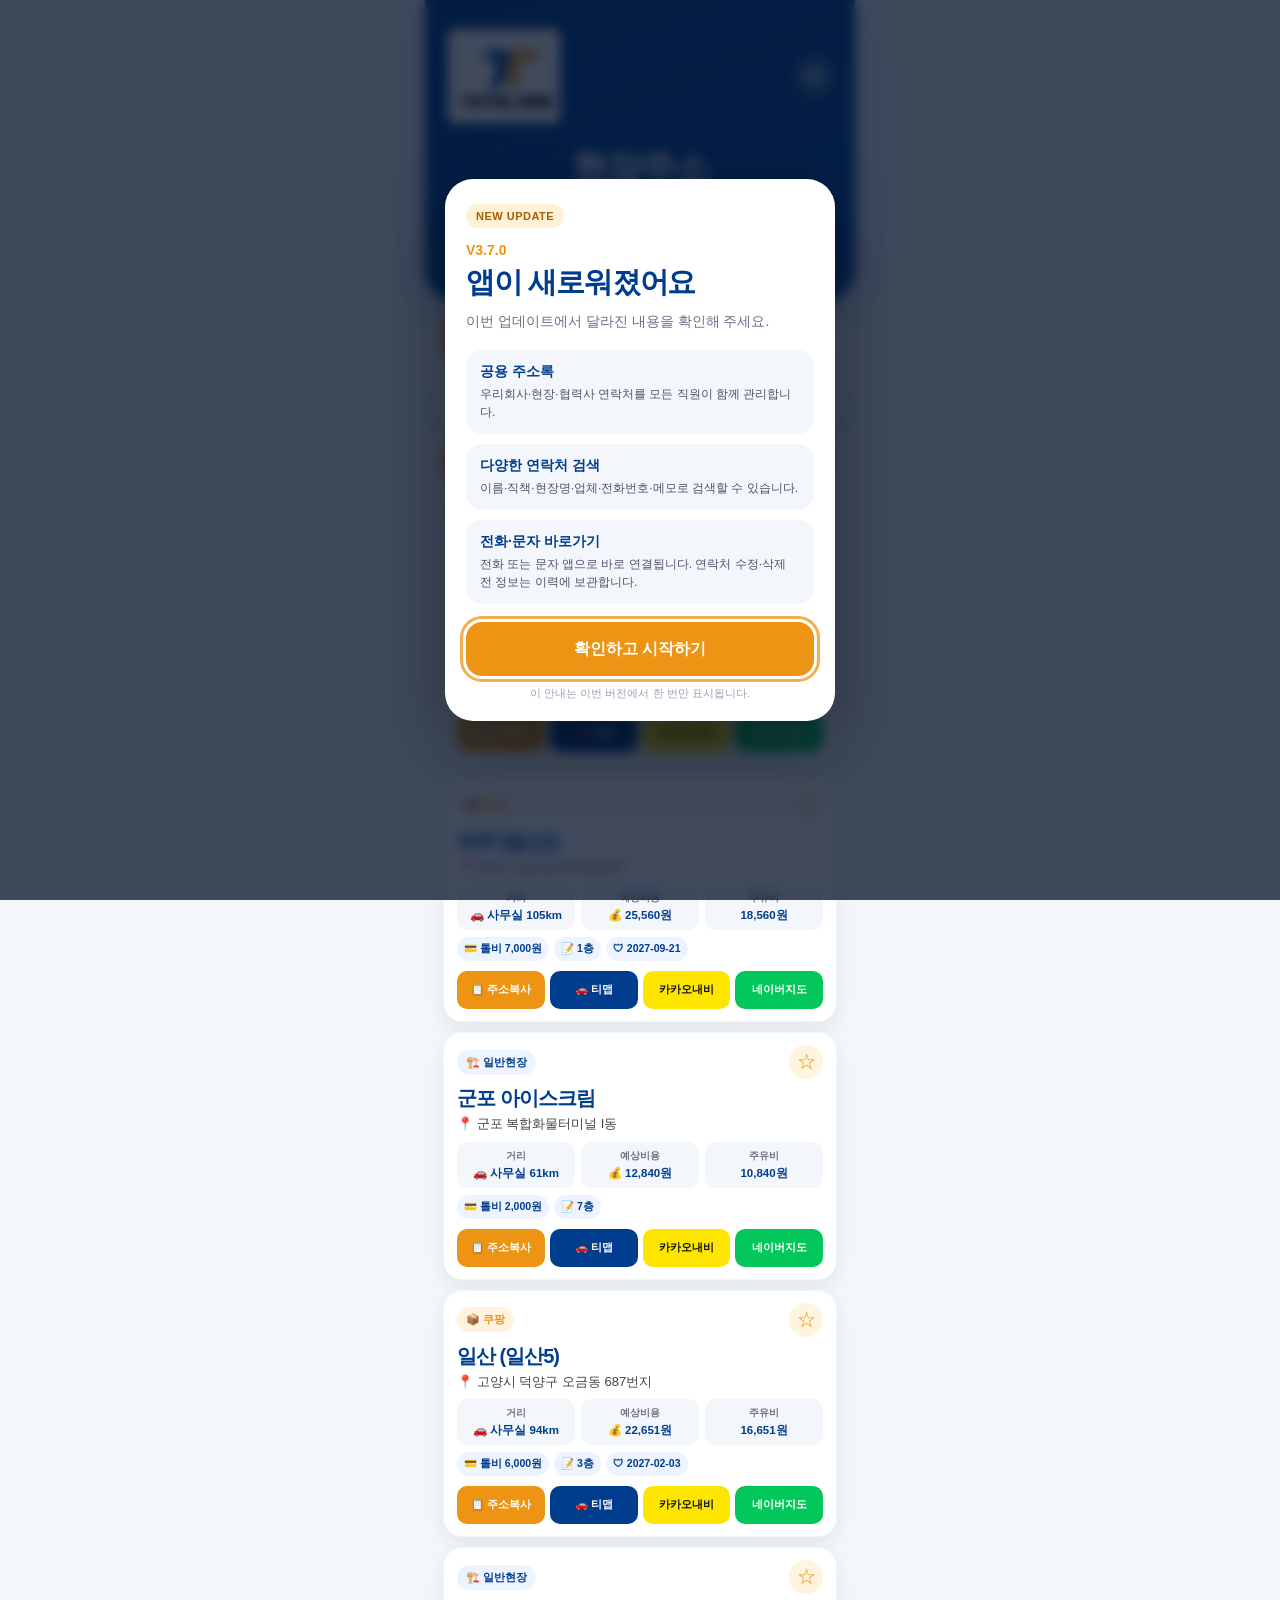
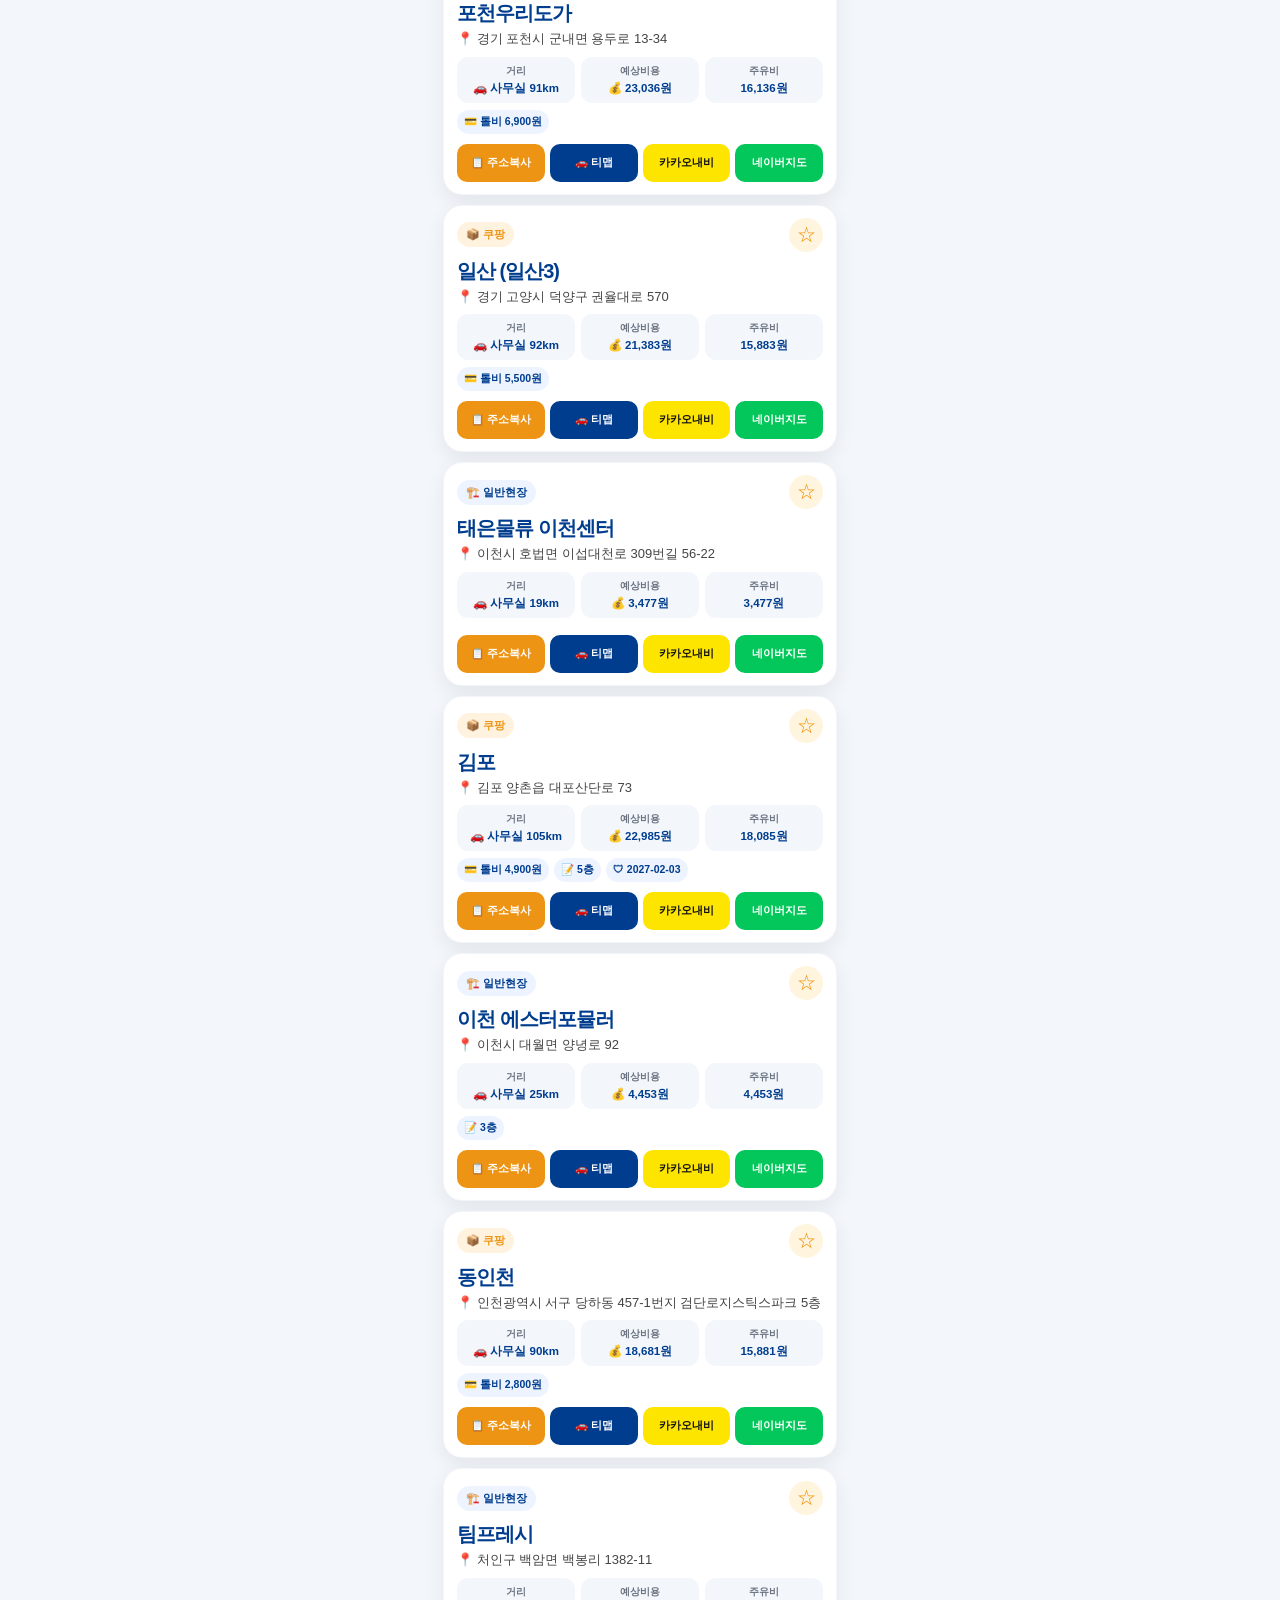
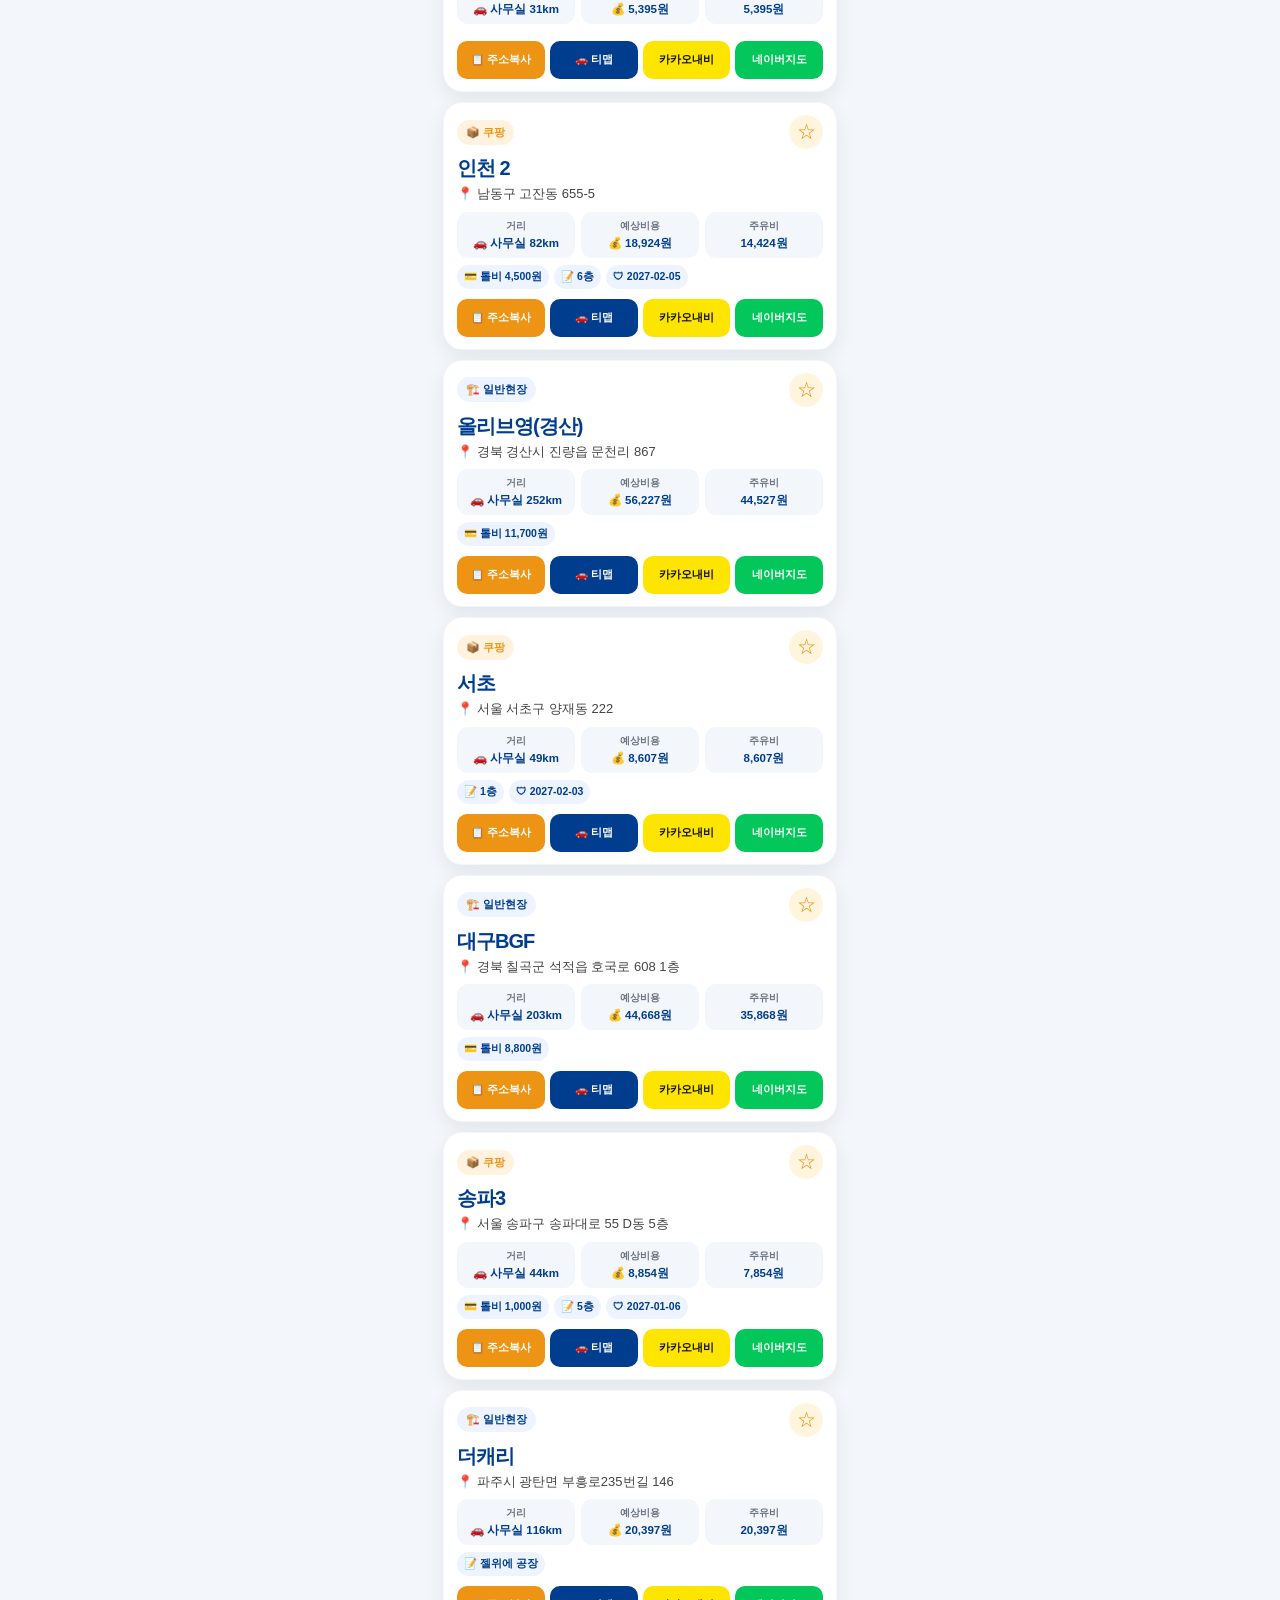
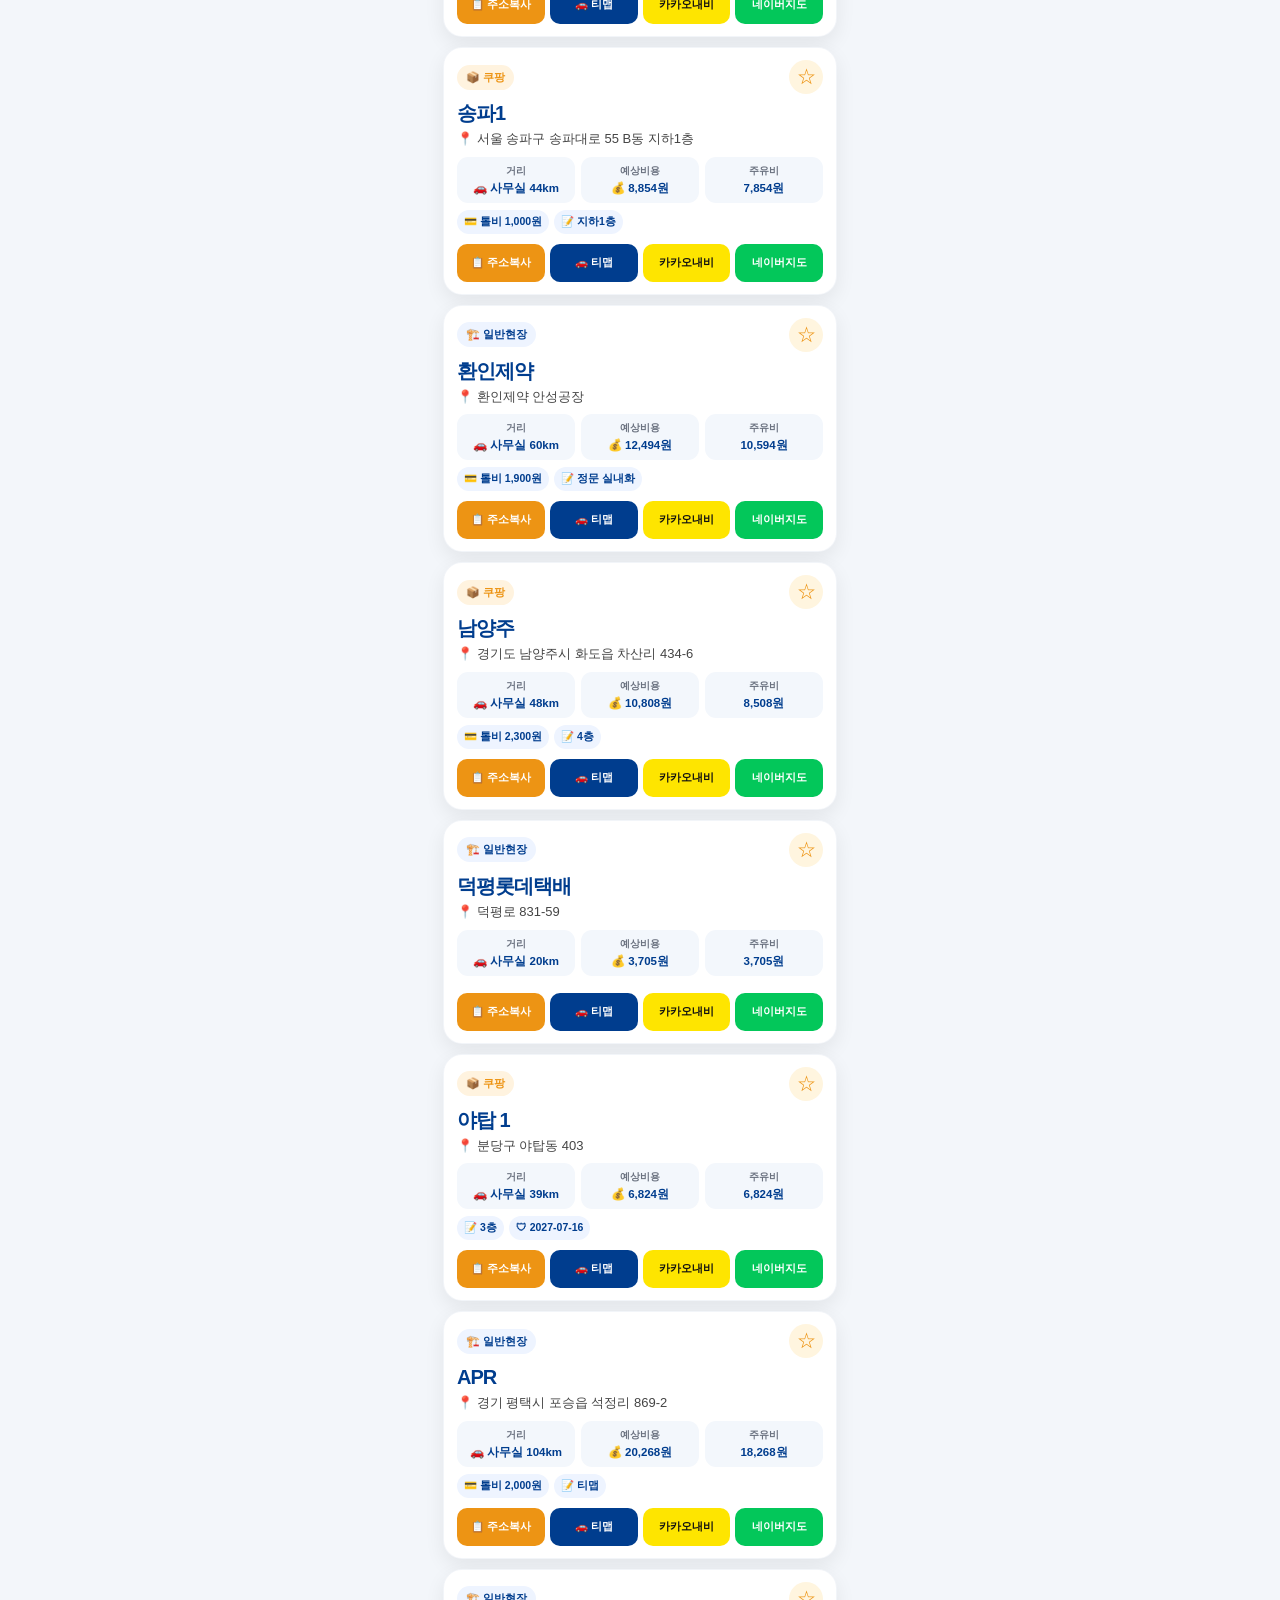
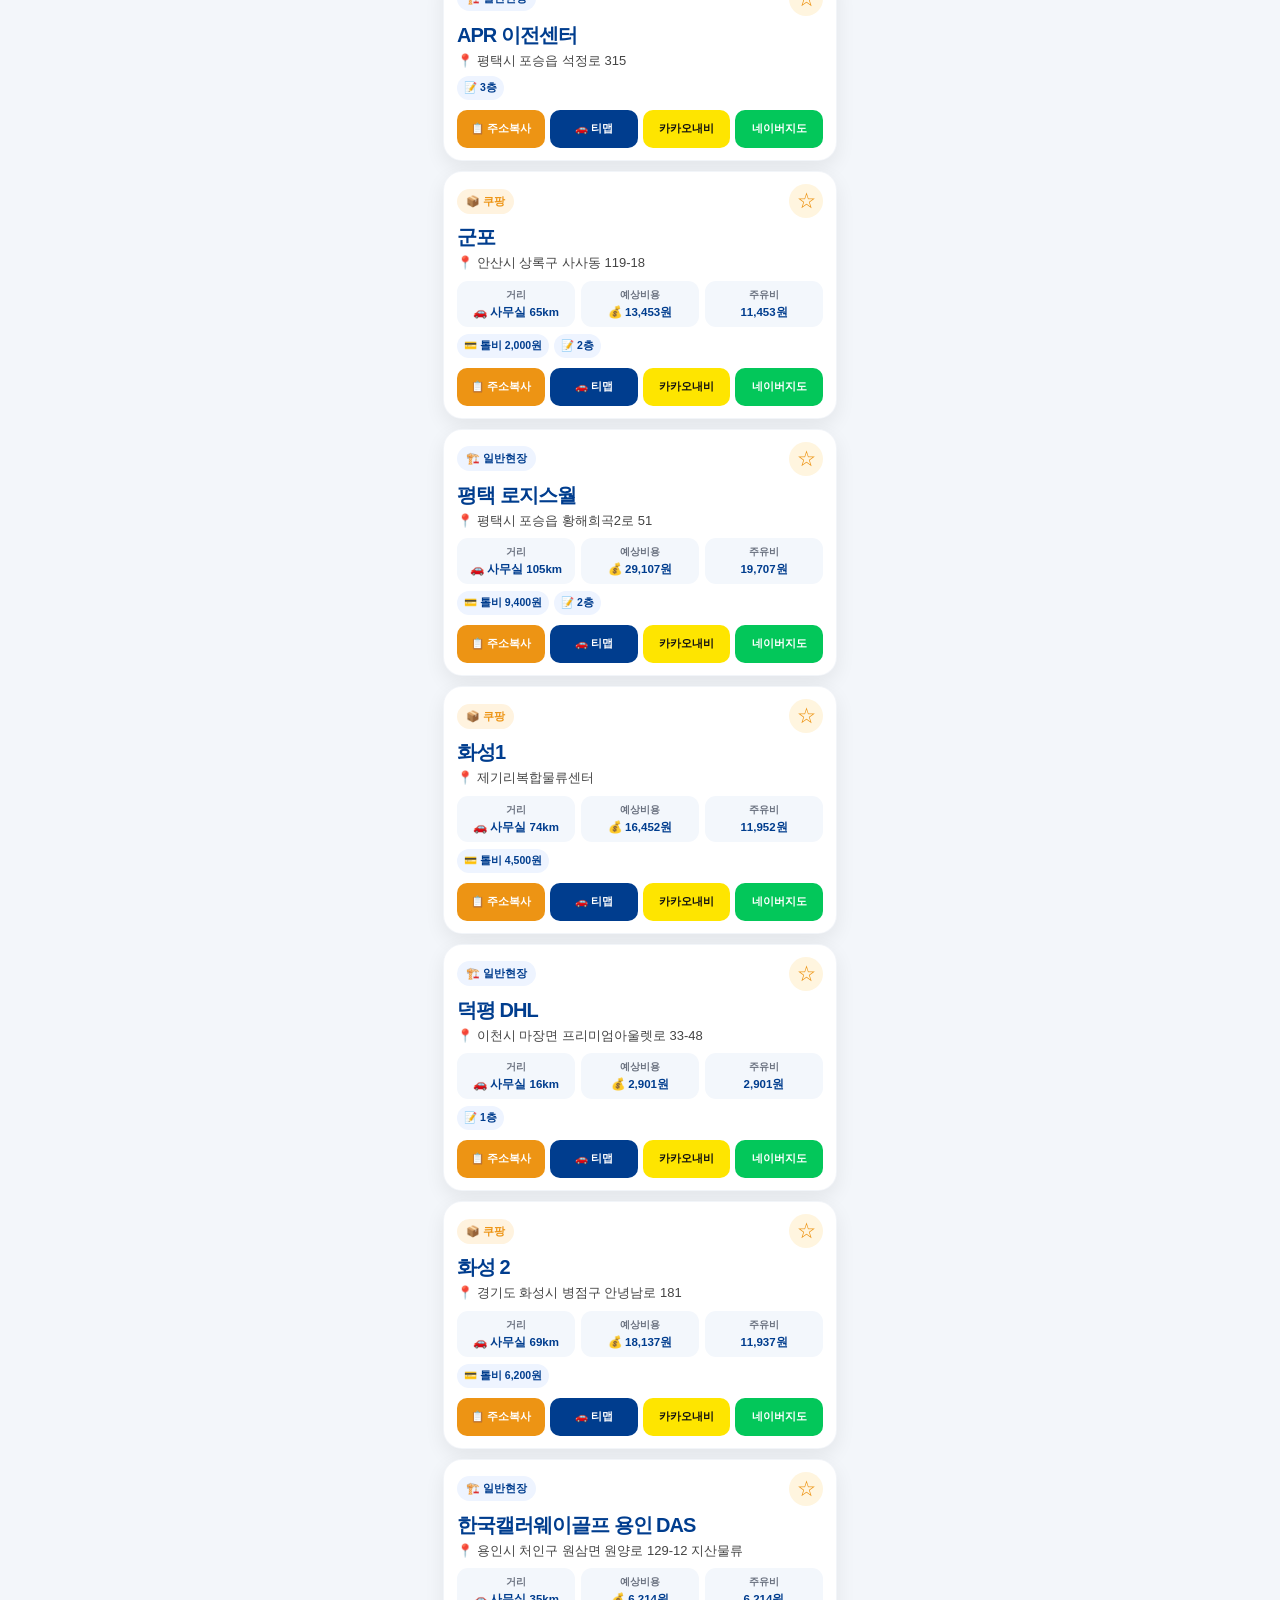
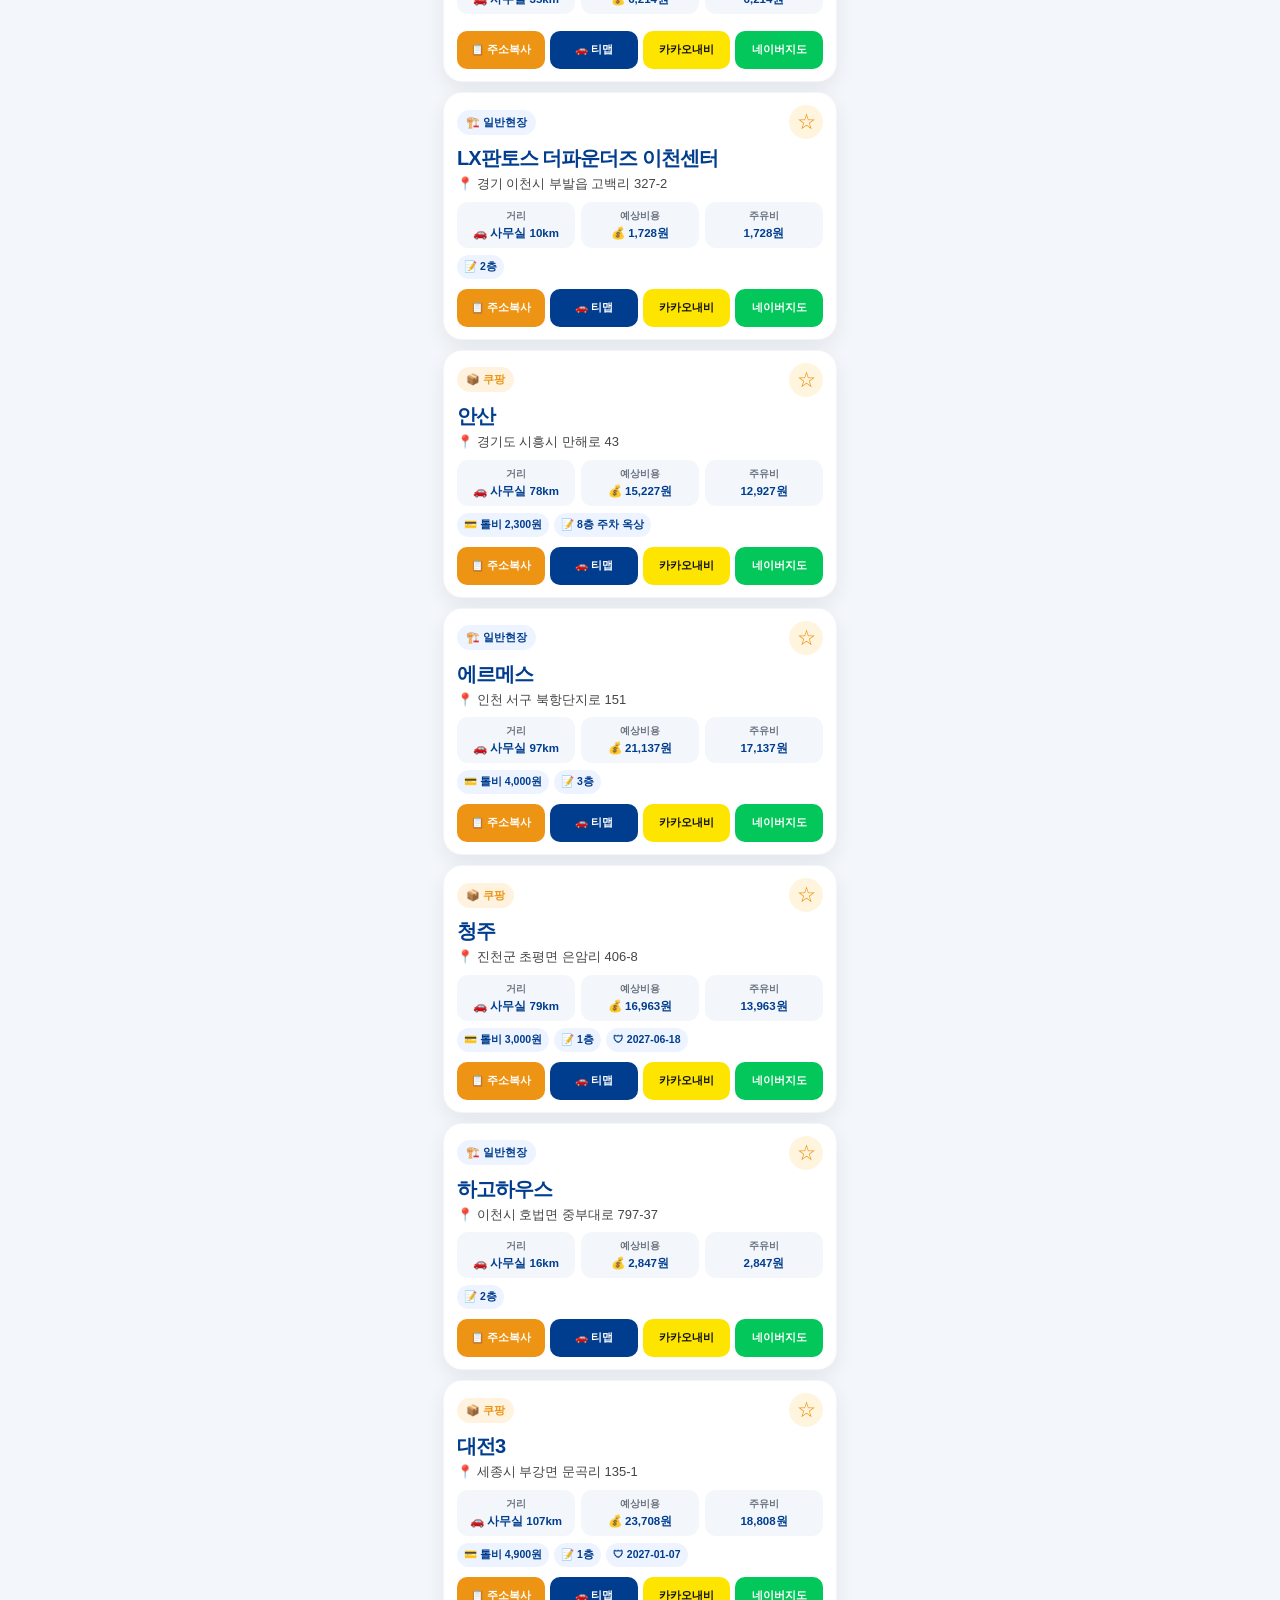
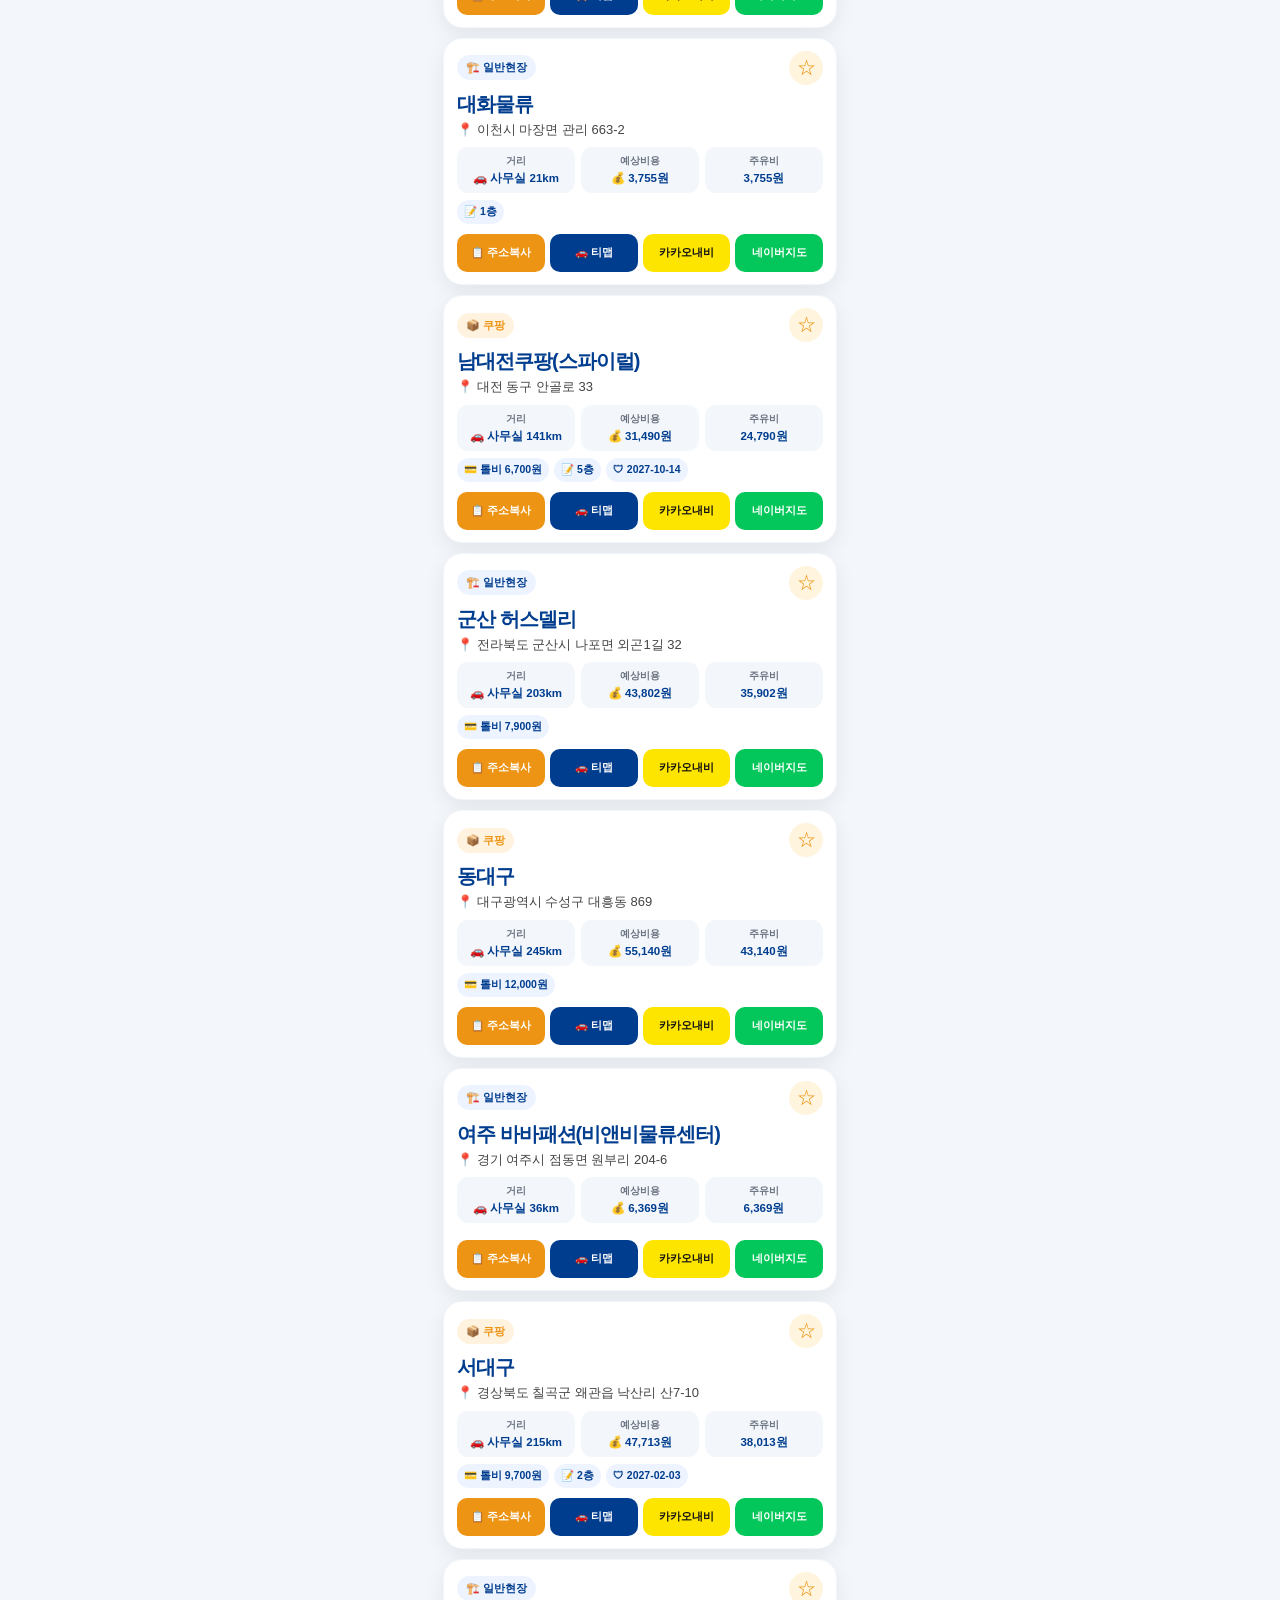
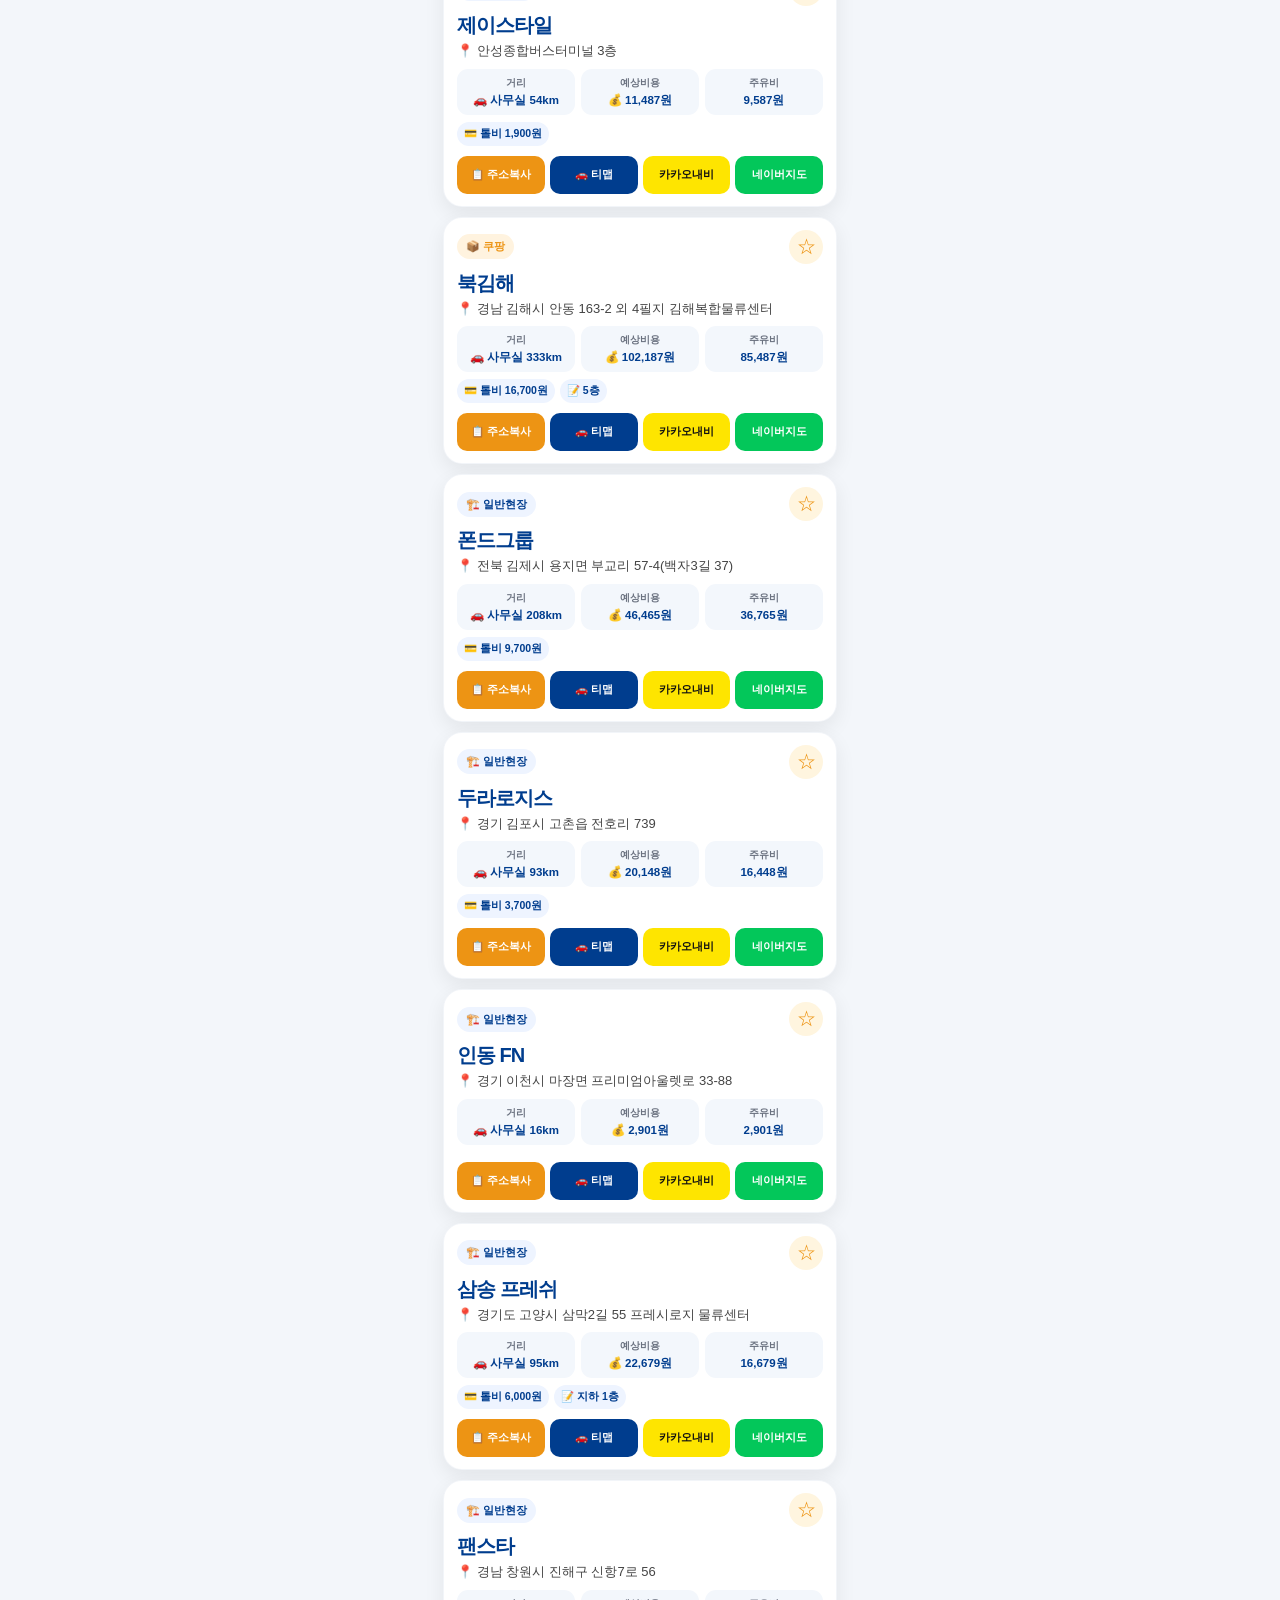
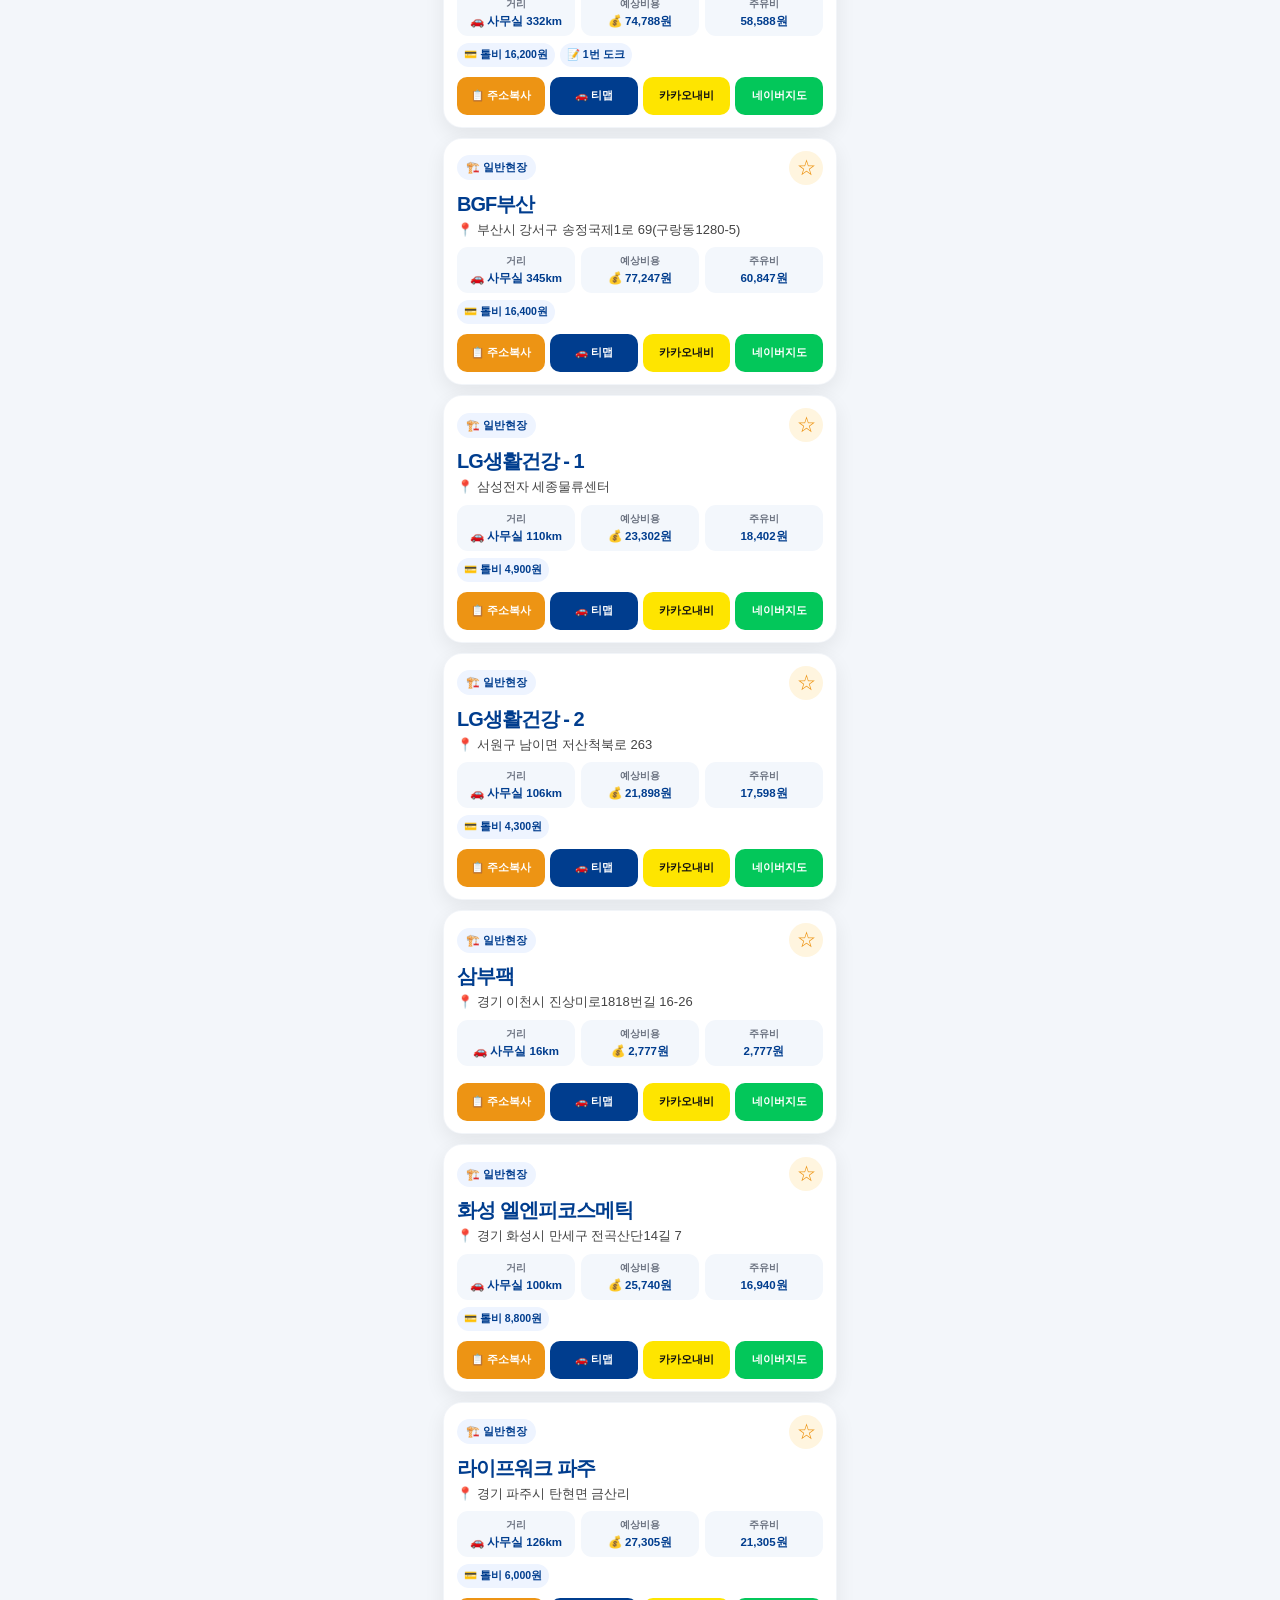
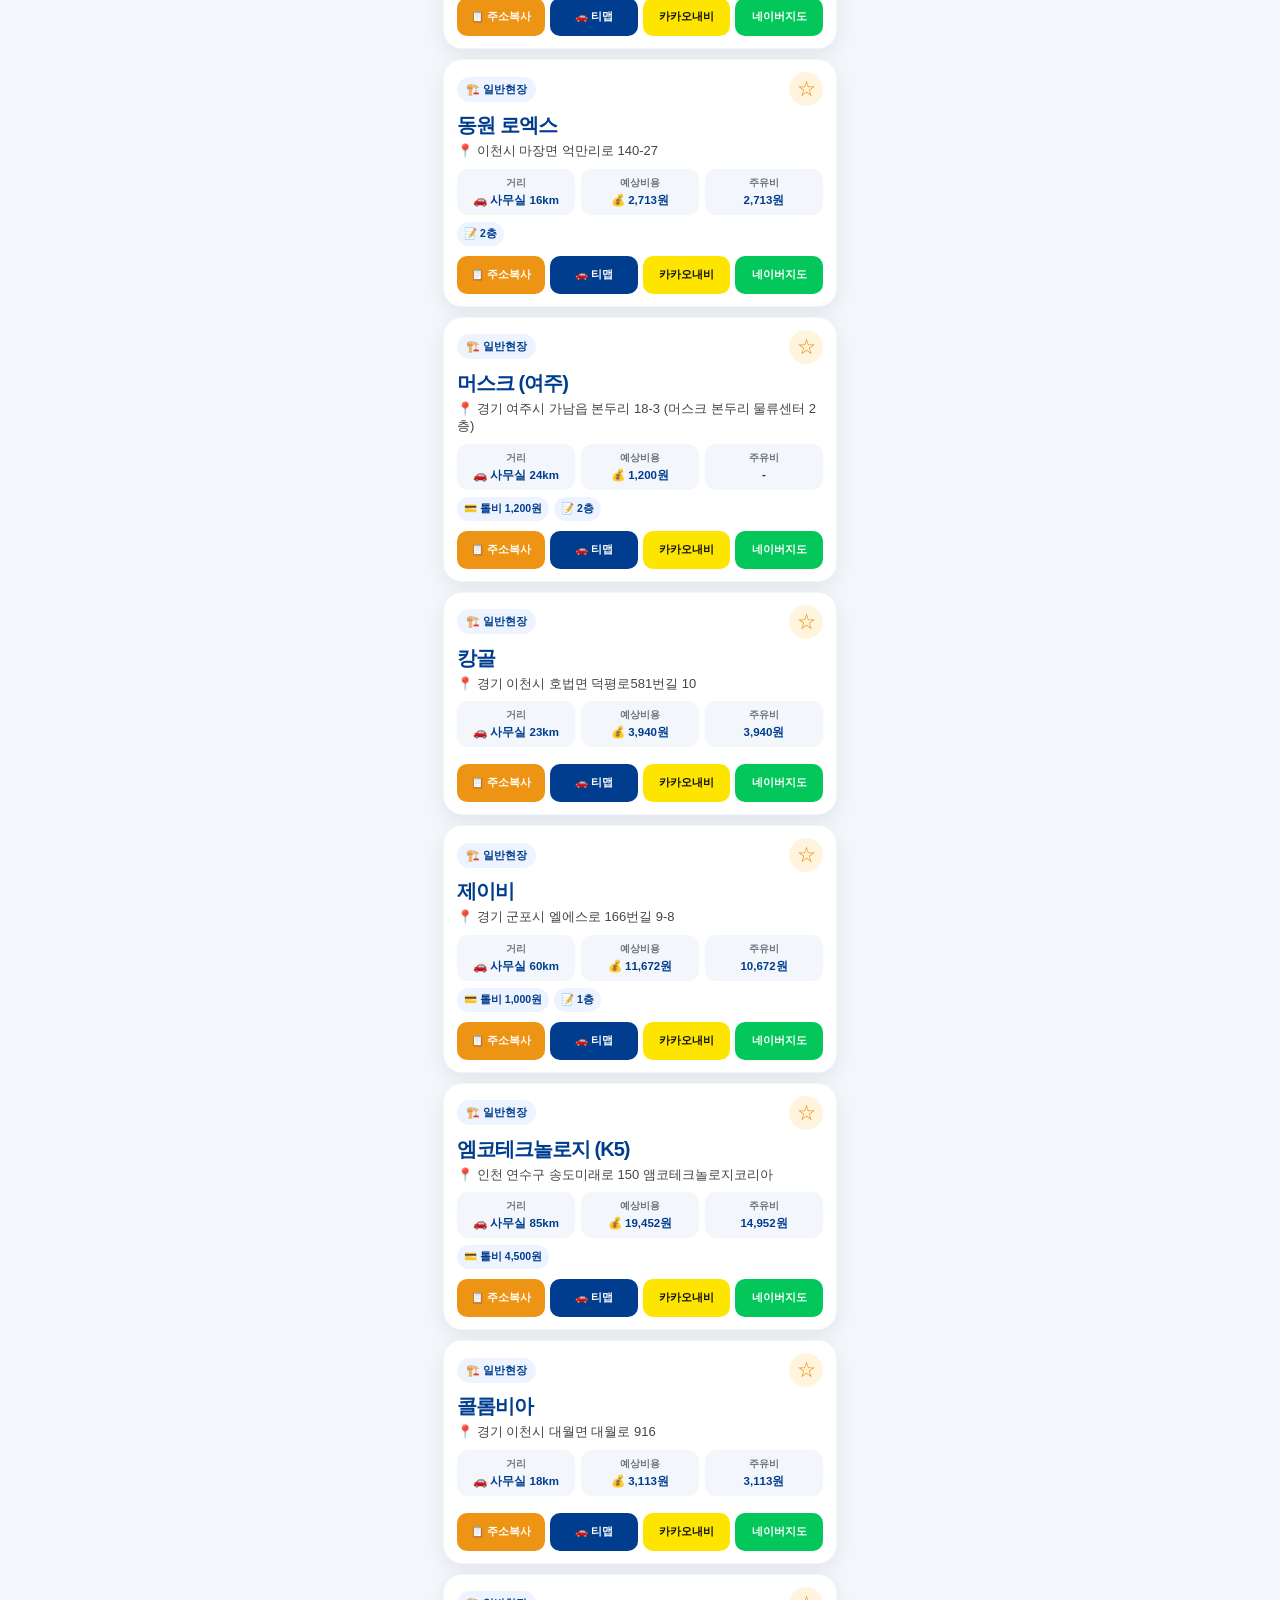
==== index.html @ 274c75ba "Add files via upload" ====
<!DOCTYPE html>
<html lang="ko">
<head>
  <meta charset="UTF-8" />
  <meta name="viewport" content="width=device-width, initial-scale=1.0, viewport-fit=cover" />
  <meta name="description" content="TOTAL ENG AS 및 공사 현장 주소 검색 앱" />
  <meta name="robots" content="noindex, nofollow, noarchive" />
  <meta name="theme-color" content="#003D8E" />
  <meta name="mobile-web-app-capable" content="yes" />
  <meta name="apple-mobile-web-app-capable" content="yes" />
  <meta name="apple-mobile-web-app-status-bar-style" content="default" />
  <meta name="apple-mobile-web-app-title" content="현장주소" />

  <title>TOTAL ENG 현장주소</title>

  <link rel="manifest" href="./manifest.json?v=3.7.0" />
  <link rel="stylesheet" href="./style.css?v=3.7.0" />
  <link rel="icon" type="image/png" sizes="32x32" href="./img/favicon-32.png" />
  <link rel="apple-touch-icon" sizes="180x180" href="./img/icon-180.png" />
</head>
<body data-app-version="V3.7.0">
  <div id="kakaoGuide" class="kakao-guide" hidden aria-hidden="true" role="dialog" aria-modal="true" aria-labelledby="kakaoGuideTitle">
    <div class="kakao-guide-card">
      <img class="kakao-guide-logo" src="./img/logo.png" alt="TOTAL ENG" />
      <span class="kakao-guide-label">휴대폰 앱 설치 안내</span>
      <h2 id="kakaoGuideTitle">카카오톡 안에서는<br />앱 설치가 보이지 않아요</h2>
      <p id="kakaoGuideMessage" class="kakao-guide-message">아래 버튼을 눌러 Chrome에서 열어 주세요.</p>

      <ol id="kakaoAndroidSteps" class="kakao-guide-steps">
        <li><strong>Chrome으로 열기</strong> 버튼을 누르세요.</li>
        <li>Chrome 화면에서 <strong>설치</strong>를 누르세요.</li>
        <li>휴대폰 바탕화면의 <strong>현장주소</strong>를 누르면 됩니다.</li>
      </ol>

      <ol id="kakaoIosSteps" class="kakao-guide-steps" hidden>
        <li>카카오톡 오른쪽 위의 <strong>점 3개(⋯)</strong>를 누르세요.</li>
        <li><strong>Safari로 열기</strong>를 누르세요.</li>
        <li>Safari의 <strong>공유 → 홈 화면에 추가</strong>를 누르세요.</li>
      </ol>

      <button id="openChromeBtn" class="kakao-primary-btn" type="button">Chrome으로 열기</button>
      <p id="kakaoAndroidFallback" class="kakao-guide-note">버튼이 안 되면 오른쪽 위 <strong>점 3개 → 다른 브라우저로 열기</strong>를 누르세요.</p>
      <button id="copyAppLinkBtn" class="kakao-secondary-btn" type="button">링크 복사하기</button>
      <button id="continueInKakaoBtn" class="kakao-text-btn" type="button">설치하지 않고 일단 사용하기</button>
    </div>
  </div>

  <script>
    (function () {
      'use strict';

      const userAgent = navigator.userAgent || '';
      const params = new URLSearchParams(window.location.search);
      const forcedByLink = params.get('from') === 'kakao' || params.get('kakao') === '1';
      const kakaoUserAgent = /KAKAOTALK|KakaoTalk/i.test(userAgent);
      const isKakaoContext = kakaoUserAgent || forcedByLink;
      const isStandalone = window.matchMedia('(display-mode: standalone)').matches
        || navigator.standalone === true;

      window.__TEA_KAKAO_CONTEXT__ = isKakaoContext;

      function cleanAppUrl() {
        const url = new URL(window.location.href);
        url.searchParams.delete('from');
        url.searchParams.delete('kakao');
        return url.toString();
      }

      function isIos() {
        const ipadDesktopMode = navigator.platform === 'MacIntel'
          && navigator.maxTouchPoints > 1;
        return /iphone|ipad|ipod/i.test(userAgent) || ipadDesktopMode;
      }

      function isAndroid() {
        return /android/i.test(userAgent);
      }

      function showGuide() {
        const guide = document.getElementById('kakaoGuide');
        if (!guide || isStandalone) return;

        const ios = isIos();
        const androidSteps = document.getElementById('kakaoAndroidSteps');
        const iosSteps = document.getElementById('kakaoIosSteps');
        const openChromeBtn = document.getElementById('openChromeBtn');
        const androidFallback = document.getElementById('kakaoAndroidFallback');
        const message = document.getElementById('kakaoGuideMessage');

        guide.hidden = false;
        guide.setAttribute('aria-hidden', 'false');
        document.body.classList.add('kakao-guide-open');

        if (androidSteps) androidSteps.hidden = ios;
        if (iosSteps) iosSteps.hidden = !ios;
        if (openChromeBtn) openChromeBtn.hidden = ios || !isAndroid();
        if (androidFallback) androidFallback.hidden = ios || !isAndroid();
        if (message) {
          message.textContent = ios
            ? 'Safari에서 열면 홈 화면에 앱으로 추가할 수 있어요.'
            : '아래 버튼을 누르면 Chrome에서 설치할 수 있어요.';
        }
      }

      function hideGuide() {
        const guide = document.getElementById('kakaoGuide');
        if (!guide) return;
        guide.hidden = true;
        guide.setAttribute('aria-hidden', 'true');
        document.body.classList.remove('kakao-guide-open');
      }

      function openChrome(event) {
        event.preventDefault();
        event.stopImmediatePropagation();

        if (!isAndroid()) return;
        const target = new URL(cleanAppUrl());
        const scheme = target.protocol.replace(':', '') || 'https';
        const path = `${target.host}${target.pathname}${target.search}${target.hash}`;
        const fallback = encodeURIComponent(target.toString());
        window.location.href = `intent://${path}#Intent;scheme=${scheme};package=com.android.chrome;S.browser_fallback_url=${fallback};end`;
      }

      async function copyLink(event) {
        event.preventDefault();
        event.stopImmediatePropagation();
        const button = event.currentTarget;
        const text = cleanAppUrl();
        let copied = false;

        try {
          await navigator.clipboard.writeText(text);
          copied = true;
        } catch (error) {
          const textarea = document.createElement('textarea');
          textarea.value = text;
          textarea.setAttribute('readonly', '');
          textarea.style.position = 'fixed';
          textarea.style.opacity = '0';
          document.body.appendChild(textarea);
          textarea.select();
          copied = document.execCommand('copy');
          textarea.remove();
        }

        if (button) {
          const original = button.textContent;
          button.textContent = copied ? '복사 완료' : '주소를 길게 눌러 복사해 주세요';
          window.setTimeout(() => { button.textContent = original; }, 1600);
        }
      }

      function continueUse(event) {
        event.preventDefault();
        event.stopImmediatePropagation();
        hideGuide();
      }

      window.__TEA_SHOW_KAKAO_GUIDE__ = showGuide;
      window.__TEA_HIDE_KAKAO_GUIDE__ = hideGuide;
      window.__TEA_CLEAN_APP_URL__ = cleanAppUrl;
      window.__TEA_KAKAO_INLINE_BOUND__ = true;

      const openChromeBtn = document.getElementById('openChromeBtn');
      const copyLinkBtn = document.getElementById('copyAppLinkBtn');
      const continueBtn = document.getElementById('continueInKakaoBtn');

      openChromeBtn?.addEventListener('click', openChrome, true);
      copyLinkBtn?.addEventListener('click', copyLink, true);
      continueBtn?.addEventListener('click', continueUse, true);

      if (isKakaoContext) showGuide();
    }());
  </script>

  <div id="splash" class="splash" aria-live="polite">
    <img src="./img/logo.png" alt="TOTAL ENG" />
    <strong>현장주소</strong>
    <span>Loading...</span>
  </div>

  <div class="app">
    <header class="app-header">
      <div class="header-top">
        <img src="./img/logo.png" class="logo" alt="TOTAL ENG" />
        <div class="header-actions">
          <button id="installBtn" class="icon-btn install-btn" type="button" hidden>설치</button>
          <button id="settingsBtn" class="icon-btn settings-btn" type="button" aria-label="설정 열기">⚙️</button>
        </div>
      </div>
      <h1>현장주소</h1>
      <p>AS · 공사 현장 검색 / 주소복사 / 길찾기</p>
      <div id="headerCount" class="header-count" aria-live="polite">불러오는 중...</div>
    </header>

    <nav class="app-sections" aria-label="앱 메뉴">
      <button id="showSitesBtn" class="selected" type="button" aria-pressed="true">현장주소</button>
      <button id="showContactsBtn" type="button" aria-pressed="false">공용 주소록</button>
    </nav>
    <div id="sitesView">
    <section class="search-wrap" aria-label="현장 검색">
      <div class="search-box">
        <span aria-hidden="true">🔍</span>
        <input id="searchInput" type="search" placeholder="현장명 또는 주소 검색" autocomplete="off" aria-label="현장명 또는 주소 검색" />
        <button id="clearBtn" type="button" aria-label="검색어 지우기">✕</button>
      </div>
    </section>

    <section id="favoriteTopBox" class="favorite-top-box" aria-label="즐겨찾기 현장"></section>

    <nav class="tabs" aria-label="현장 분류">
      <button class="tab active" data-type="all" type="button">전체</button>
      <button class="tab" data-type="general" type="button">일반현장</button>
      <button class="tab" data-type="coupang" type="button">쿠팡</button>
      <button class="tab" data-type="favorite" type="button">즐겨찾기</button>
      <button class="tab" data-type="recent" type="button">최근방문</button>
    </nav>

    <section class="summary-row">
      <span id="countText">전체 0개</span>
      <button id="refreshBtn" type="button">새로고침</button>
    </section>

    <main id="siteList" class="site-list"></main>
    </div>
    <section id="contactsView" class="contacts-view" hidden aria-label="공용 주소록">
      <div class="search-box"><span aria-hidden="true">🔍</span><input id="contactSearch" type="search" aria-label="연락처 검색" placeholder="이름·현장·직책·업체·번호 검색" autocomplete="off" /></div>
      <nav id="contactFilters" class="contact-filters" aria-label="연락처 분류">
        <button type="button" data-category="전체" class="selected" aria-pressed="true">전체</button>
        <button type="button" data-category="우리회사" aria-pressed="false">우리회사</button>
        <button type="button" data-category="현장" aria-pressed="false">현장</button>
        <button type="button" data-category="협력사" aria-pressed="false">협력사</button>
      </nav>
      <div class="contacts-toolbar"><span id="contactCount">전체 0명</span><button id="addContactBtn" type="button">+ 연락처 추가</button></div>
      <div class="contacts-toolbar"><p id="contactStatus" role="status" aria-live="polite">주소록 연결 대기</p><button id="refreshContactsBtn" type="button">새로고침</button></div>
      <div id="contactList"></div>
    </section>

    <footer class="app-footer">
      <span id="versionText">V3.7.0</span>
      <span id="updatedText">업데이트 확인 중</span>
    </footer>
  </div>

  <div id="detailModal" class="detail-modal" aria-hidden="true" role="dialog" aria-modal="true" aria-label="현장 상세정보">
    <div class="detail-box">
      <button id="closeDetailBtn" class="close-detail" type="button" aria-label="상세정보 닫기">✕</button>
      <div id="detailContent"></div>
    </div>
  </div>

  <div id="settingsModal" class="settings-modal" hidden aria-hidden="true" role="dialog" aria-modal="true" aria-labelledby="settingsTitle">
    <div class="settings-sheet">
      <div class="settings-head">
        <div>
          <span class="settings-label">앱 관리</span>
          <h2 id="settingsTitle">설정</h2>
        </div>
        <button id="closeSettingsBtn" class="settings-close" type="button" aria-label="설정 닫기">✕</button>
      </div>

      <section class="settings-section">
        <p id="syncStatus" role="status" aria-live="polite">최신 목록 확인 중…</p>
        <button id="checkUpdateBtn" class="settings-primary-small" type="button">업데이트 확인</button>
        <div class="settings-row">
          <div>
            <strong>다크모드</strong>
            <p>화면을 어둡게 표시합니다.</p>
          </div>
          <label class="switch" aria-label="다크모드 설정">
            <input id="darkModeToggle" type="checkbox" />
            <span class="switch-slider"></span>
          </label>
        </div>
      </section>

      <section class="settings-section">
        <div class="settings-section-title">
          <div>
            <strong>현장주소 관리</strong>
            <p>현장을 추가하거나 기존 정보를 수정할 수 있습니다.</p>
          </div>
          <button id="addSiteBtn" class="settings-primary-small" type="button">+ 주소 추가</button>
        </div>

        <div class="settings-warning settings-sync-notice">
          추가하거나 수정한 현장은 <strong>Google Sheets에 즉시 저장</strong>되어 모든 직원에게 표시됩니다.
        </div>

        <div class="settings-search">
          <span aria-hidden="true">🔍</span>
          <input id="settingsSiteSearch" type="search" placeholder="현장명 또는 주소 검색" autocomplete="off" />
        </div>
        <div id="settingsSiteList" class="settings-site-list" aria-live="polite"></div>
      </section>

    </div>
  </div>

  <div id="siteEditorModal" class="site-editor-modal" hidden aria-hidden="true" role="dialog" aria-modal="true" aria-labelledby="siteEditorTitle">
    <div class="site-editor-sheet">
      <div class="settings-head">
        <div>
          <span class="settings-label">현장주소 관리</span>
          <h2 id="siteEditorTitle">현장 추가</h2>
        </div>
        <button id="closeSiteEditorBtn" class="settings-close" type="button" aria-label="현장 편집 닫기">✕</button>
      </div>

      <form id="siteEditorForm" class="site-editor-form">
        <input id="siteIdInput" type="hidden" />

        <label>
          <span>구분</span>
          <select id="siteTypeInput" required>
            <option value="general">일반현장</option>
            <option value="coupang">쿠팡</option>
          </select>
        </label>

        <label>
          <span>현장명 *</span>
          <input id="siteNameInput" type="text" maxlength="80" required placeholder="예: 안성다이소" />
        </label>

        <label>
          <span>주소 *</span>
          <textarea id="siteAddressInput" rows="3" maxlength="200" required placeholder="도로명 주소를 입력하세요"></textarea>
        </label>

        <label>
          <span>기타 메모</span>
          <input id="siteNoteInput" type="text" maxlength="120" placeholder="층수, 출입 안내 등" />
        </label>

        <div class="site-editor-actions">
          <button id="deleteSiteBtn" class="site-delete-btn" type="button" hidden>현장 삭제</button>
          <button id="siteSaveBtn" class="site-save-btn" type="submit">저장하기</button>
        </div>
      </form>
    </div>
  </div>

  <div id="updateNoticeModal" class="update-notice-modal" hidden aria-hidden="true" role="dialog" aria-modal="true" aria-labelledby="updateNoticeTitle">
    <div class="update-notice-card">
      <span class="update-notice-label">NEW UPDATE</span>
      <div class="update-notice-version">V3.7.0</div>
      <h2 id="updateNoticeTitle">앱이 새로워졌어요</h2>
      <p class="update-notice-intro">이번 업데이트에서 달라진 내용을 확인해 주세요.</p>
      <ul class="update-notice-list">
        <li><strong>공용 주소록</strong><span>우리회사·현장·협력사 연락처를 모든 직원이 함께 관리합니다.</span></li>
        <li><strong>다양한 연락처 검색</strong><span>이름·직책·현장명·업체·전화번호·메모로 검색할 수 있습니다.</span></li>
        <li><strong>전화·문자 바로가기</strong><span>전화 또는 문자 앱으로 바로 연결됩니다. 연락처 수정·삭제 전 정보는 이력에 보관합니다.</span></li>
      </ul>
      <button id="closeUpdateNoticeBtn" class="update-notice-confirm" type="button">확인하고 시작하기</button>
      <p class="update-notice-once">이 안내는 이번 버전에서 한 번만 표시됩니다.</p>
    </div>
  </div>

  <div id="toast" class="toast" role="status" aria-live="polite"></div>
  <script src="./js/app.js?v=3.7.0" defer></script>
  <script src="./js/contacts.js?v=3.7.0" defer></script>
</body>
</html>
---- style.css ----
*{box-sizing:border-box} :root{--blue:#003d8e;--blue2:#064ca9;--orange:#ed9414;--bg:#f3f6fa;--card:#fff;--text:#111827;--muted:#667085;--line:#e8edf5;--green:#03c75a;--kakao:#fee500} body{margin:0;font-family:Arial,"Noto Sans KR",sans-serif;background:var(--bg);color:var(--text)} button,input{font-family:inherit}.app{max-width:430px;min-height:100vh;margin:0 auto;background:var(--bg);padding-bottom:28px}.app-header{background:linear-gradient(160deg,var(--blue),var(--blue2));color:white;padding:26px 20px 40px;border-radius:0 0 34px 34px;box-shadow:0 16px 34px rgba(0,61,142,.22)}.header-top{display:flex;align-items:center;justify-content:space-between}.logo{width:118px;height:auto;background:rgba(0,0,0,.06);border-radius:8px;padding:3px}.header-actions{display:flex;gap:8px}.icon-btn{border:0;border-radius:999px;background:rgba(255,255,255,.18);color:white;min-width:42px;height:42px;padding:0 12px;font-weight:900}.install-btn{background:var(--orange)}.app-header h1{text-align:center;margin:24px 0 6px;font-size:36px;line-height:1;font-weight:900;letter-spacing:-2px}.app-header p{text-align:center;margin:0;opacity:.9;font-size:14px;font-weight:700}.header-count{width:max-content;margin:18px auto 0;padding:8px 14px;border-radius:999px;background:rgba(255,255,255,.18);font-weight:900;font-size:14px}.search-wrap{padding:0 18px;margin-top:-28px;position:relative;z-index:5}.search-box{height:58px;background:white;border-radius:19px;box-shadow:0 14px 30px rgba(0,0,0,.14);display:flex;align-items:center;gap:12px;padding:0 16px}.search-box input{flex:1;border:0;outline:0;font-size:16px;background:transparent}.search-box button{width:30px;height:30px;border:0;border-radius:50%;background:#f1f2f4}.favorite-top-box{display:none;padding:18px 18px 0}.favorite-top-box.show{display:block}.favorite-top-title{font-size:14px;font-weight:900;color:var(--blue);margin:0 0 9px}.favorite-top-list{display:flex;gap:9px;overflow-x:auto;padding-bottom:2px;scrollbar-width:none}.favorite-top-list::-webkit-scrollbar{display:none}.favorite-chip{border:0;border-radius:16px;background:#fff5df;color:var(--blue);padding:10px 13px;min-width:118px;text-align:left;box-shadow:0 6px 16px rgba(0,0,0,.06)}.favorite-chip strong{display:block;font-size:13px;white-space:nowrap}.favorite-chip span{display:block;font-size:11px;color:#667085;margin-top:3px}.tabs{display:flex;gap:10px;overflow-x:auto;padding:18px 18px 12px;scrollbar-width:none}.tabs::-webkit-scrollbar{display:none}.tab{border:0;background:white;color:var(--blue);padding:11px 16px;border-radius:999px;font-weight:900;white-space:nowrap;box-shadow:0 6px 16px rgba(0,0,0,.06)}.tab.active{background:var(--orange);color:white}.summary-row{display:flex;align-items:center;justify-content:space-between;padding:0 20px 12px;font-size:14px;color:var(--muted)}#refreshBtn{border:0;background:#eaf1fb;color:var(--blue);font-weight:900;border-radius:999px;padding:8px 11px}.site-list{padding:0 18px}.site-card{background:white;border-radius:24px;padding:17px;margin-bottom:16px;box-shadow:0 10px 28px rgba(0,0,0,.08);border:1px solid rgba(0,61,142,.05)}.site-card:active{transform:scale(.99)}.card-head{display:flex;align-items:center;justify-content:space-between}.type-badge{display:inline-flex;align-items:center;gap:6px;padding:8px 12px;border-radius:999px;background:#eef4ff;color:var(--blue);font-size:13px;font-weight:900}.type-badge.coupang{background:#fff3df;color:var(--orange)}.favorite-btn{width:42px;height:42px;border:0;border-radius:50%;background:#fff5df;color:var(--orange);font-size:22px}.site-title{margin-top:14px;font-size:24px;font-weight:900;color:var(--blue);line-height:1.25;letter-spacing:-1px}.address{margin-top:9px;font-size:15px;color:#444;line-height:1.45}.info-grid{display:grid;grid-template-columns:repeat(3,1fr);gap:9px;margin-top:14px}.info-box{background:#f3f7fc;border-radius:15px;padding:11px 6px;text-align:center;min-width:0}.info-box span{display:block;font-size:11px;color:#6b7280;font-weight:700}.info-box strong{display:block;margin-top:5px;font-size:13px;color:var(--blue);font-weight:900;word-break:keep-all}.meta-row{display:flex;flex-wrap:wrap;gap:8px;margin-top:12px}.meta-chip{background:#eef4ff;color:var(--blue);padding:7px 10px;border-radius:999px;font-size:12px;font-weight:900}.meta-chip.region-local{background:#eaf8ef;color:#168245}.meta-chip.region-capital{background:#eaf1ff;color:var(--blue)}.card-buttons{display:grid;grid-template-columns:repeat(2,1fr);gap:9px;margin-top:16px}.card-buttons button,.detail-buttons button{height:46px;border:0;border-radius:14px;color:white;font-weight:900;font-size:14px}.btn-copy,.card-buttons button:nth-child(1){background:var(--orange)}.btn-tmap,.card-buttons button:nth-child(2){background:var(--blue)}.btn-kakao,.card-buttons button:nth-child(3){background:var(--kakao);color:#111!important}.btn-naver,.card-buttons button:nth-child(4){background:var(--green)}.detail-modal{position:fixed;inset:0;background:rgba(0,0,0,.45);display:none;align-items:flex-end;justify-content:center;z-index:50}.detail-modal.show{display:flex}.detail-box{width:100%;max-width:430px;background:white;border-radius:28px 28px 0 0;padding:22px;max-height:88vh;overflow:auto;animation:sheetUp .22s ease}.close-detail{float:right;width:38px;height:38px;border:0;border-radius:50%;background:#f2f2f2;font-size:18px}.detail-title{font-size:29px;font-weight:900;color:var(--blue);margin-top:18px;letter-spacing:-1px}.detail-address{margin-top:12px;color:#444;line-height:1.6}.detail-buttons{display:grid;grid-template-columns:repeat(2,1fr);gap:10px;margin-top:18px}.empty{text-align:center;padding:60px 20px;color:#888;line-height:1.6}.app-footer{display:flex;justify-content:space-between;gap:10px;padding:20px 22px;color:#888;font-size:12px}.toast{position:fixed;left:50%;bottom:24px;transform:translateX(-50%) translateY(40px);background:#111827;color:white;border-radius:999px;padding:12px 18px;font-weight:900;opacity:0;z-index:100;transition:.2s}.toast.show{opacity:1;transform:translateX(-50%) translateY(0)}.splash{position:fixed;inset:0;background:#fff;z-index:999;display:flex;flex-direction:column;align-items:center;justify-content:center;gap:12px;transition:.25s}.splash img{width:142px}.splash strong{font-size:24px;color:var(--blue)}.splash span{color:#888}.splash.hide{opacity:0;pointer-events:none}@keyframes sheetUp{from{transform:translateY(100%)}to{transform:translateY(0)}}button{cursor:pointer}button:active{transform:scale(.97)}body.dark{background:#10141c;color:white}body.dark .app{background:#10141c}body.dark .site-card,body.dark .search-box,body.dark .tab,body.dark .detail-box{background:#1b2230;color:white}body.dark .address,body.dark .detail-address,body.dark .summary-row{color:#ccc}body.dark .info-box{background:#252e3e}body.dark .search-box input{color:white}body.dark .app-footer{color:#aaa}@media(max-width:360px){.app-header h1{font-size:32px}.site-title{font-size:21px}.card-buttons button,.detail-buttons button{font-size:13px}.info-box strong{font-size:12px}}


/* PWA 기기 안전영역 및 키보드 접근성 */
.app-header{padding-top:calc(26px + env(safe-area-inset-top,0px))}
.app{padding-bottom:calc(28px + env(safe-area-inset-bottom,0px))}
button:focus-visible,input:focus-visible,.site-card:focus-visible{outline:3px solid rgba(237,148,20,.75);outline-offset:3px}
body.dark .favorite-chip,body.dark .close-detail,body.dark .search-box button{background:#252e3e;color:#fff}
@media(display-mode:standalone){body{overscroll-behavior-y:none}}

/* V3.5.2: 스마트폰에서 더 많은 현장을 한 화면에 볼 수 있도록 카드 높이를 축소 */
.site-card{border-radius:19px;padding:12px 13px;margin-bottom:10px;box-shadow:0 7px 20px rgba(0,0,0,.07)}
.card-head{min-height:32px}
.type-badge{padding:5px 9px;font-size:11px;gap:4px}
.favorite-btn{width:34px;height:34px;font-size:19px}
.site-title{margin-top:7px;font-size:20px;line-height:1.2;white-space:nowrap;overflow:hidden;text-overflow:ellipsis}
.site-card .address{margin-top:5px;font-size:13px;line-height:1.35;display:-webkit-box;-webkit-box-orient:vertical;-webkit-line-clamp:2;overflow:hidden}
.site-card .info-grid{gap:6px;margin-top:9px}
.site-card .info-box{border-radius:11px;padding:7px 3px}
.site-card .info-box span{font-size:10px}
.site-card .info-box strong{margin-top:3px;font-size:11.5px}
.site-card .meta-row{flex-wrap:nowrap;overflow-x:auto;gap:5px;margin-top:7px;padding-bottom:1px;scrollbar-width:none}
.site-card .meta-row::-webkit-scrollbar{display:none}
.site-card .meta-chip{flex:0 0 auto;padding:5px 7px;font-size:10.5px;white-space:nowrap}
.card-buttons{grid-template-columns:repeat(4,minmax(0,1fr));gap:5px;margin-top:9px}
.card-buttons button{height:38px;border-radius:10px;font-size:10.5px;padding:0 3px;white-space:nowrap}
.detail-summary-grid{grid-template-columns:repeat(2,1fr)}
.detail-box .meta-row{flex-wrap:wrap;overflow:visible}
@media(max-width:360px){.site-card{padding:11px 12px}.site-title{font-size:18px}.card-buttons button{font-size:9.5px}.site-card .info-box strong{font-size:10.5px}}


/* V3.5.4: 카카오톡 설치 안내 화면 유지 */
.kakao-guide[hidden]{display:none!important}
.kakao-guide{position:fixed;inset:0;z-index:1200;display:flex;align-items:center;justify-content:center;padding:18px;background:rgba(5,18,42,.82);backdrop-filter:blur(5px);-webkit-backdrop-filter:blur(5px)}
.kakao-guide-card{width:min(100%,400px);max-height:calc(100vh - 36px);overflow:auto;background:#fff;border-radius:27px;padding:24px 20px calc(20px + env(safe-area-inset-bottom,0px));text-align:center;box-shadow:0 24px 70px rgba(0,0,0,.35)}
.kakao-guide-logo{width:132px;height:auto;margin:0 auto 12px}
.kakao-guide-label{display:inline-block;padding:7px 11px;border-radius:999px;background:#fff2dc;color:#a85c00;font-size:13px;font-weight:900}
.kakao-guide h2{margin:14px 0 8px;color:var(--blue);font-size:29px;line-height:1.22;letter-spacing:-1.4px}
.kakao-guide-message{margin:0;color:#475467;font-size:17px;line-height:1.5;font-weight:700}
.kakao-guide-steps{margin:18px 0;padding:0;list-style:none;counter-reset:kakao-step;text-align:left}
.kakao-guide-steps li{position:relative;min-height:48px;margin:9px 0;padding:11px 12px 11px 53px;border-radius:15px;background:#f1f6fd;color:#23324a;font-size:16px;line-height:1.45}
.kakao-guide-steps li::before{counter-increment:kakao-step;content:counter(kakao-step);position:absolute;left:12px;top:50%;transform:translateY(-50%);display:grid;place-items:center;width:30px;height:30px;border-radius:50%;background:var(--blue);color:#fff;font-size:15px;font-weight:900}
.kakao-primary-btn,.kakao-secondary-btn,.kakao-text-btn{width:100%;border:0;font-weight:900}
.kakao-primary-btn{min-height:58px;border-radius:16px;background:var(--orange);color:#fff;font-size:20px;box-shadow:0 9px 20px rgba(237,148,20,.28)}
.kakao-guide-note{margin:8px 4px 2px;color:#667085;font-size:13px;line-height:1.45}
.kakao-secondary-btn{min-height:52px;margin-top:10px;border-radius:16px;background:#eaf1fb;color:var(--blue);font-size:17px}
.kakao-text-btn{min-height:46px;margin-top:8px;background:transparent;color:#667085;font-size:15px;text-decoration:underline;text-underline-offset:3px}
body.kakao-guide-open{overflow:hidden}
body.dark .kakao-guide-card{background:#1b2230;color:#fff}
body.dark .kakao-guide h2{color:#8fbaff}
body.dark .kakao-guide-message,body.dark .kakao-guide-note{color:#d0d5dd}
body.dark .kakao-guide-steps li{background:#252e3e;color:#f2f4f7}
body.dark .kakao-secondary-btn{background:#252e3e;color:#fff}
@media(max-width:360px){.kakao-guide{padding:12px}.kakao-guide-card{padding:20px 15px}.kakao-guide h2{font-size:25px}.kakao-guide-message{font-size:15px}.kakao-guide-steps li{font-size:14px;padding-left:50px}.kakao-primary-btn{font-size:18px}}

/* V3.5.7: 설정창, 다크모드 토글, 현장주소 추가·수정 */
.settings-btn{font-size:20px;padding:0;display:grid;place-items:center}
.settings-modal[hidden],.site-editor-modal[hidden]{display:none!important}
.settings-modal,.site-editor-modal{position:fixed;inset:0;z-index:1400;display:flex;align-items:flex-end;justify-content:center;background:rgba(5,18,42,.72);backdrop-filter:blur(4px);-webkit-backdrop-filter:blur(4px)}
.site-editor-modal{z-index:1450}
.settings-sheet,.site-editor-sheet{width:100%;max-width:430px;max-height:92vh;overflow:auto;background:#f7f9fc;border-radius:28px 28px 0 0;padding:20px 18px calc(24px + env(safe-area-inset-bottom,0px));box-shadow:0 -18px 60px rgba(0,0,0,.25);animation:sheetUp .22s ease}
.settings-head{display:flex;align-items:flex-start;justify-content:space-between;gap:14px;margin-bottom:15px}
.settings-head h2{margin:4px 0 0;color:var(--blue);font-size:30px;letter-spacing:-1.3px}
.settings-label{display:inline-block;padding:6px 10px;border-radius:999px;background:#eaf1fb;color:var(--blue);font-size:12px;font-weight:900}
.settings-close{width:42px;height:42px;flex:0 0 auto;border:0;border-radius:50%;background:#e9eef5;color:#344054;font-size:18px;font-weight:900}
.settings-section{margin-top:12px;padding:16px;background:#fff;border:1px solid #e6ebf2;border-radius:20px;box-shadow:0 7px 20px rgba(0,0,0,.05)}
.settings-row,.settings-section-title{display:flex;align-items:center;justify-content:space-between;gap:12px}
.settings-row strong,.settings-section-title strong{display:block;color:#1d2939;font-size:17px}
.settings-row p,.settings-section-title p{margin:4px 0 0;color:#667085;font-size:12px;line-height:1.45}
.switch{position:relative;display:inline-flex;width:54px;height:31px;flex:0 0 auto}
.switch input{position:absolute;opacity:0;width:1px;height:1px}
.switch-slider{position:absolute;inset:0;border-radius:999px;background:#cbd5e1;transition:.2s}
.switch-slider::after{content:"";position:absolute;left:4px;top:4px;width:23px;height:23px;border-radius:50%;background:#fff;box-shadow:0 2px 7px rgba(0,0,0,.24);transition:.2s}
.switch input:checked + .switch-slider{background:var(--orange)}
.switch input:checked + .switch-slider::after{transform:translateX(23px)}
.settings-primary-small{flex:0 0 auto;border:0;border-radius:12px;background:var(--orange);color:#fff;min-height:42px;padding:0 13px;font-weight:900;font-size:13px}
.settings-warning{margin-top:13px;padding:12px 13px;border-radius:14px;background:#fff5df;color:#754400;font-size:12px;line-height:1.55}
.settings-search{display:flex;align-items:center;gap:8px;margin-top:13px;padding:0 12px;height:48px;border:1px solid #d9e1eb;border-radius:14px;background:#f8fafc}
.settings-search input{width:100%;border:0;outline:0;background:transparent;font-size:14px;color:#1d2939}
.settings-site-list{margin-top:10px;max-height:340px;overflow:auto;border-top:1px solid #edf0f4}
.settings-site-item{border-bottom:1px solid #edf0f4}
.settings-site-edit{width:100%;border:0;background:transparent;text-align:left;padding:12px 4px;display:grid;grid-template-columns:auto 1fr;grid-template-areas:"type name" "type address";column-gap:9px;align-items:center}
.settings-site-type{grid-area:type;align-self:start;margin-top:2px;min-width:37px;padding:4px 6px;border-radius:999px;background:#eaf1fb;color:var(--blue);font-size:10px;font-weight:900;text-align:center}
.settings-site-edit strong{grid-area:name;color:#1d2939;font-size:14px;white-space:nowrap;overflow:hidden;text-overflow:ellipsis}
.settings-site-edit small{grid-area:address;color:#667085;font-size:11px;line-height:1.4;margin-top:3px;display:-webkit-box;-webkit-line-clamp:2;-webkit-box-orient:vertical;overflow:hidden}
.settings-empty{padding:24px 10px;text-align:center;color:#667085;font-size:13px}
.settings-actions{display:grid;gap:9px}
.settings-export-btn,.settings-reset-btn{width:100%;min-height:52px;border:0;border-radius:15px;font-weight:900;font-size:14px}
.settings-export-btn{background:var(--blue);color:#fff}
.settings-reset-btn{background:#edf1f5;color:#475467}
.site-editor-form{display:grid;gap:13px}
.site-editor-form label{display:grid;gap:6px}
.site-editor-form label>span{font-size:13px;font-weight:900;color:#344054}
.site-editor-form input,.site-editor-form select,.site-editor-form textarea{width:100%;border:1px solid #d5dde7;border-radius:13px;background:#fff;color:#1d2939;padding:12px;font-size:16px;outline:0}
.site-editor-form textarea{resize:vertical;min-height:82px}
.site-editor-form input:focus,.site-editor-form select:focus,.site-editor-form textarea:focus{border-color:var(--orange);box-shadow:0 0 0 3px rgba(237,148,20,.16)}
.site-editor-grid{display:grid;grid-template-columns:repeat(2,minmax(0,1fr));gap:10px}
.site-editor-actions{display:grid;grid-template-columns:1fr;gap:9px;margin-top:5px}
.site-editor-actions.editing{grid-template-columns:1fr 1.5fr}
.site-delete-btn,.site-save-btn{min-height:54px;border:0;border-radius:15px;font-weight:900;font-size:15px}
.site-delete-btn{background:#feeceb;color:#b42318}
.site-save-btn{background:var(--orange);color:#fff}
.site-delete-btn[hidden]{display:none!important}
body.settings-open,body.site-editor-open{overflow:hidden}
body.dark .settings-sheet,body.dark .site-editor-sheet{background:#10141c}
body.dark .settings-section{background:#1b2230;border-color:#303a4c;color:#fff}
body.dark .settings-head h2{color:#8fbaff}
body.dark .settings-close,body.dark .settings-reset-btn{background:#252e3e;color:#fff}
body.dark .settings-row strong,body.dark .settings-section-title strong,body.dark .settings-site-edit strong,body.dark .site-editor-form label>span{color:#f2f4f7}
body.dark .settings-row p,body.dark .settings-section-title p,body.dark .settings-site-edit small,body.dark .settings-empty{color:#cbd5e1}
body.dark .settings-search,body.dark .site-editor-form input,body.dark .site-editor-form select,body.dark .site-editor-form textarea{background:#252e3e;border-color:#475467;color:#fff}
body.dark .settings-site-list,body.dark .settings-site-item{border-color:#303a4c}
body.dark .settings-warning{background:#3a2b12;color:#ffe2a8}
.settings-sync-notice{background:#eaf8ef;color:#166534}
body.dark .settings-sync-notice{background:#153523;color:#b7f7ca}
.site-save-btn:disabled{opacity:.65;cursor:wait}
.site-delete-btn:disabled{opacity:.65;cursor:wait}

/* V3.6.4: 업데이트 후 최초 1회 안내 */
.update-notice-modal[hidden]{display:none!important}
.update-notice-modal{position:fixed;inset:0;z-index:1700;display:flex;align-items:center;justify-content:center;padding:22px;background:rgba(5,18,42,.76);backdrop-filter:blur(6px);-webkit-backdrop-filter:blur(6px)}
.update-notice-card{width:100%;max-width:390px;max-height:88vh;overflow:auto;border-radius:28px;background:#fff;padding:25px 21px 20px;box-shadow:0 24px 70px rgba(0,0,0,.32);animation:updatePop .24s ease}
.update-notice-label{display:inline-block;border-radius:999px;background:#fff1d8;color:#a85d00;padding:6px 10px;font-size:11px;font-weight:900;letter-spacing:.5px}
.update-notice-version{margin-top:14px;color:var(--orange);font-size:14px;font-weight:900}
.update-notice-card h2{margin:5px 0 0;color:var(--blue);font-size:29px;letter-spacing:-1.2px}
.update-notice-intro{margin:8px 0 0;color:#667085;font-size:14px;line-height:1.55}
.update-notice-list{display:grid;gap:10px;margin:18px 0;padding:0;list-style:none}
.update-notice-list li{display:grid;gap:4px;border-radius:16px;background:#f3f7fc;padding:13px 14px}
.update-notice-list strong{color:var(--blue);font-size:14px}
.update-notice-list span{color:#475467;font-size:12px;line-height:1.5}
.update-notice-confirm{width:100%;min-height:54px;border:0;border-radius:16px;background:var(--orange);color:#fff;font-size:16px;font-weight:900}
.update-notice-once{margin:10px 0 0;text-align:center;color:#98a2b3;font-size:11px}
body.update-notice-open{overflow:hidden}
body.dark .update-notice-card{background:#1b2230;color:#fff}
body.dark .update-notice-card h2{color:#8fbaff}
body.dark .update-notice-intro,body.dark .update-notice-once{color:#cbd5e1}
body.dark .update-notice-list li{background:#252e3e}
body.dark .update-notice-list strong{color:#9fc6ff}
body.dark .update-notice-list span{color:#d0d5dd}
@keyframes updatePop{from{opacity:0;transform:translateY(20px) scale(.96)}to{opacity:1;transform:translateY(0) scale(1)}}
@media(max-width:360px){.settings-sheet,.site-editor-sheet{padding-left:14px;padding-right:14px}.settings-section{padding:14px}.settings-section-title{align-items:flex-start}.settings-primary-small{padding:0 10px;font-size:12px}.site-editor-grid{grid-template-columns:1fr}.settings-head h2{font-size:27px}}
/* V3.7.0 공용 주소록 */
[hidden]{display:none!important}
.app-sections{display:flex;gap:8px;padding:12px 18px 34px}.app-sections button,.contact-filters button{flex:1;border:1px solid var(--line);background:var(--card);color:var(--blue);border-radius:14px;padding:13px 8px;font-weight:800;font-size:15px}.app-sections button.selected,.contact-filters button.selected{background:var(--orange);color:#fff;border-color:var(--orange)}
.contacts-view{padding:0 18px}.contacts-view .search-box{box-shadow:0 5px 16px #003d8e16}.contacts-view input{min-width:0}.contact-filters{display:flex;gap:6px;margin:16px 0}.contact-filters button{font-size:13px;padding:11px 3px}.contacts-toolbar{display:flex;justify-content:space-between;align-items:center;gap:10px;margin:10px 0}.contacts-toolbar button{border:0;border-radius:12px;padding:10px 12px;background:#eaf1fb;color:var(--blue);font-weight:800;cursor:pointer}#addContactBtn{background:var(--orange);color:white}#contactStatus{font-size:12px;color:var(--muted);line-height:1.5;flex:1}.contact-card{border:1px solid var(--line);background:var(--card);border-radius:22px;padding:16px;margin:14px 0;box-shadow:0 6px 20px #003d8e0b}.contact-card h3{margin:10px 0;color:var(--blue);font-size:23px}.contact-card small{font-size:15px;font-weight:600}.contact-card p{margin:7px 0;line-height:1.5;overflow-wrap:anywhere}.contact-note{white-space:pre-wrap;color:var(--muted)}.contact-badge{font-size:12px;font-weight:800;color:var(--blue);background:#eaf1fb;padding:7px 10px;border-radius:9px}.contact-actions{display:flex;gap:10px;margin-top:14px}.contact-actions a,.contact-actions button{flex:1;border:0;display:flex;align-items:center;justify-content:center;text-decoration:none;border-radius:14px;background:var(--blue);color:white;min-height:48px;font-size:17px;font-weight:800}.contact-actions a:nth-child(2){background:#fff0d6;color:#a45900}.contact-editor{width:calc(100% - 28px);max-width:430px;max-height:90dvh;border:0;border-radius:24px;padding:22px;color:var(--text);background:var(--card);overflow:auto}.contact-editor::backdrop{background:#06152aba}.contact-editor label{display:block;margin:12px 0;font-weight:700}.contact-editor input,.contact-editor select,.contact-editor textarea{display:block;width:100%;box-sizing:border-box;font:inherit;margin-top:6px;border:1px solid #cdd5df;border-radius:10px;padding:12px;background:var(--card);color:var(--text)}.contact-editor p{font-size:13px;color:var(--muted)}#deleteContactBtn{background:#b42318}.contact-editor button:disabled{opacity:.6}body.dark .contact-card,body.dark .contact-editor{background:#1b2230;color:#eee}body.dark .contact-card h3{color:#a4c7ff}body.dark .contact-editor input,body.dark .contact-editor textarea,body.dark .contact-editor select{background:#252e3e;color:white}body.dark .app-sections button:not(.selected),body.dark .contact-filters button:not(.selected){background:#252e3e;color:#bcd3ff}
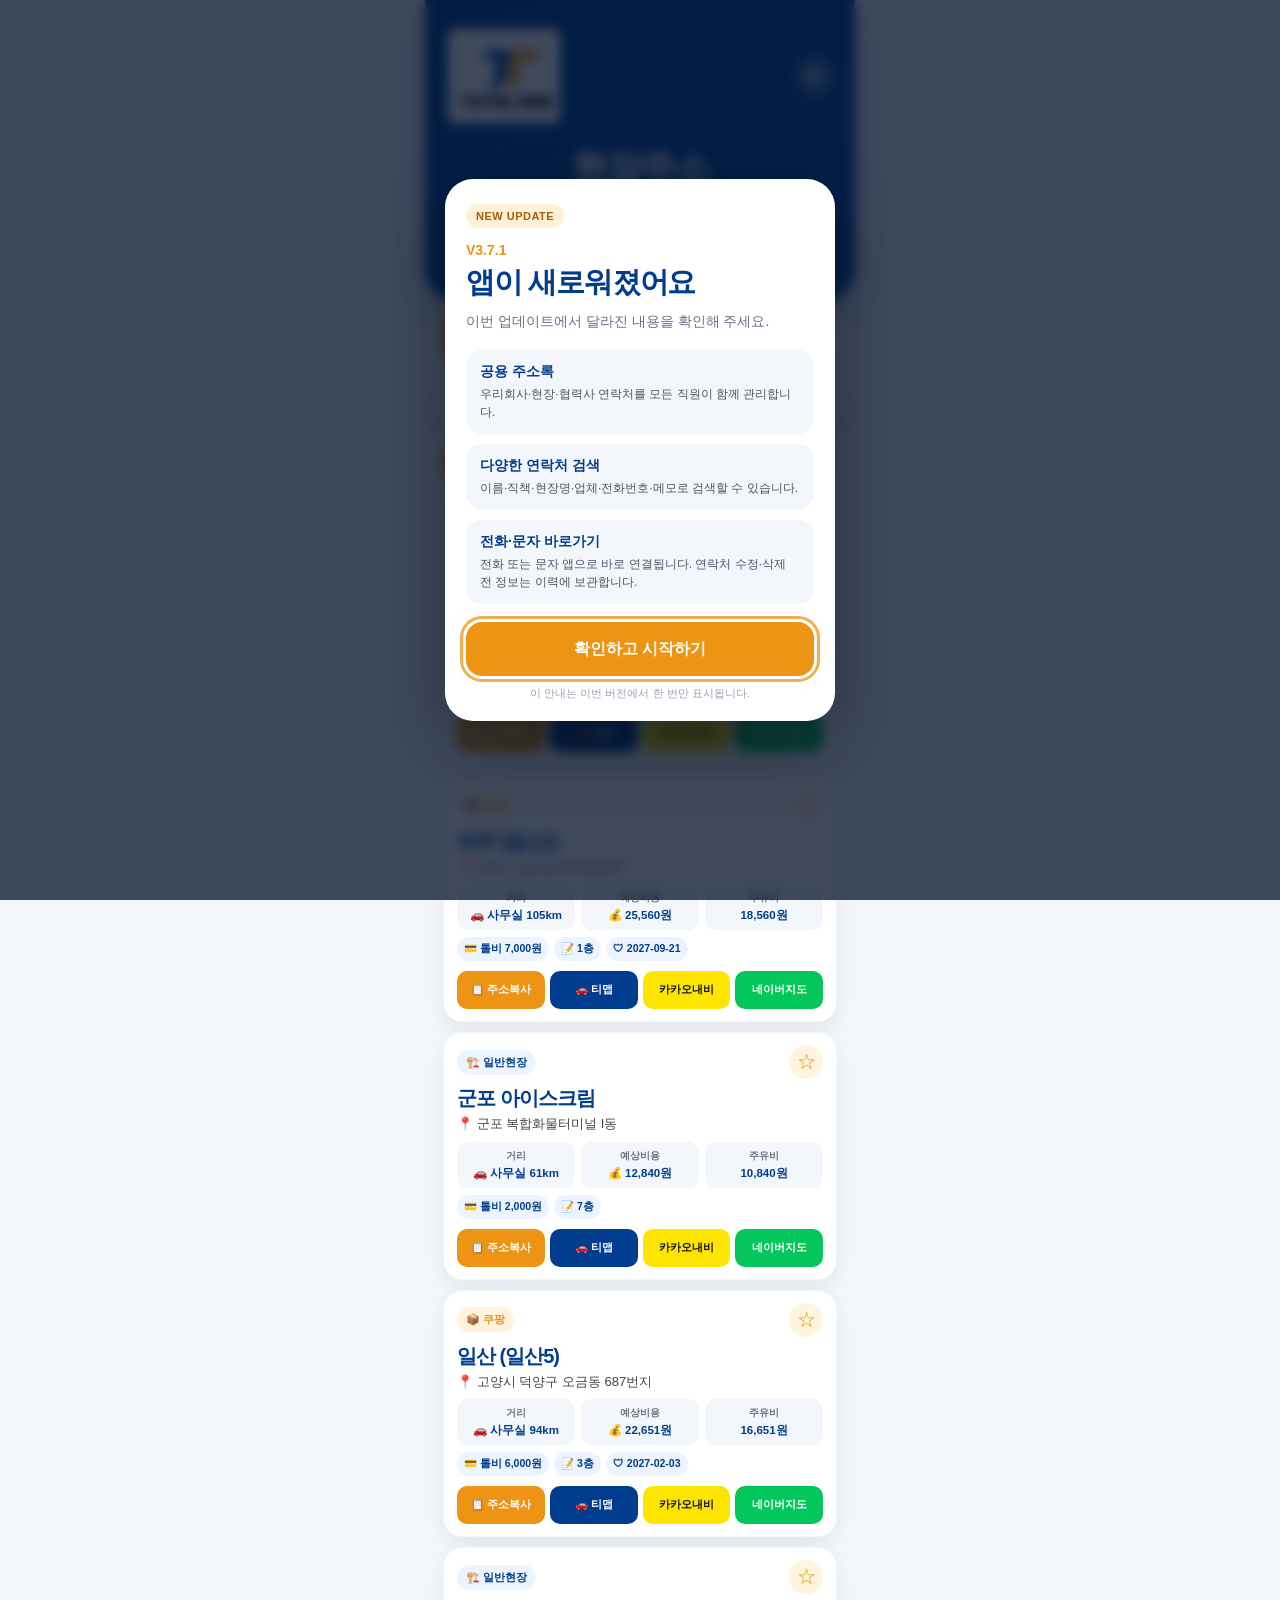
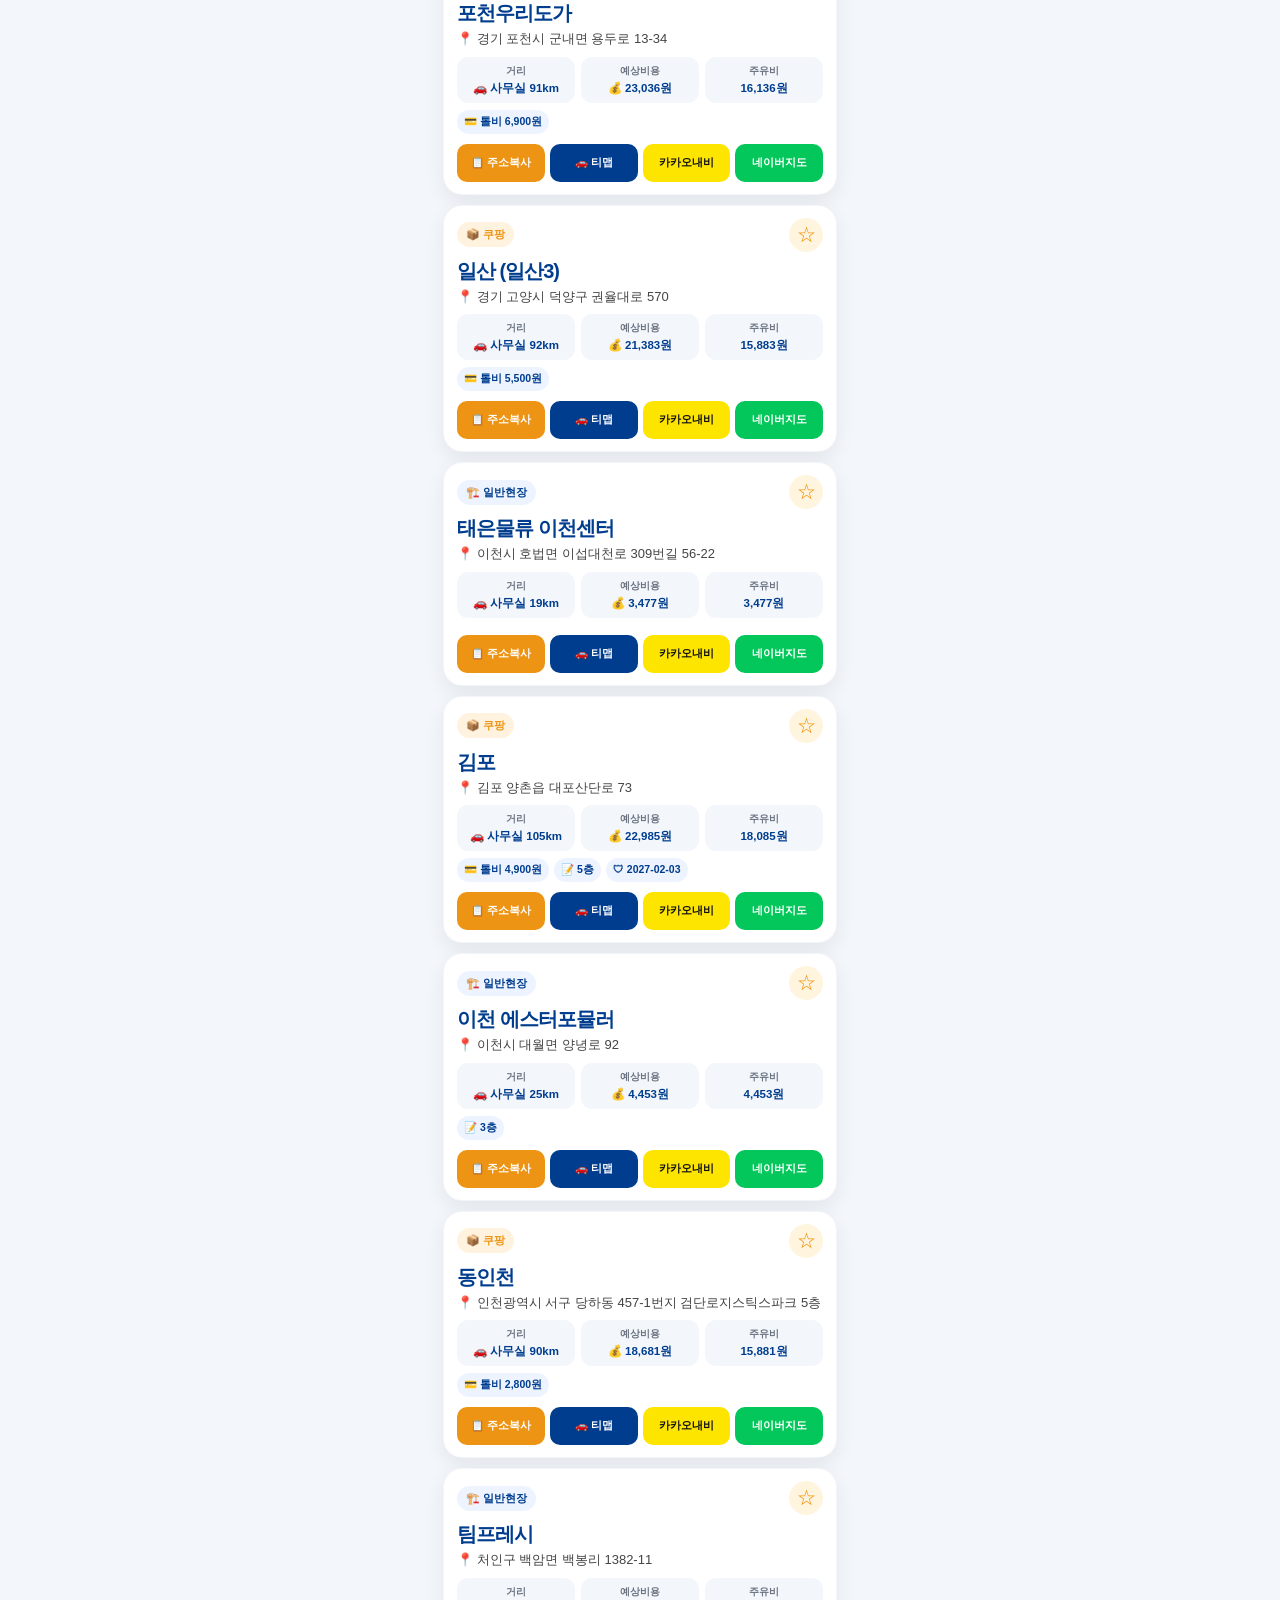
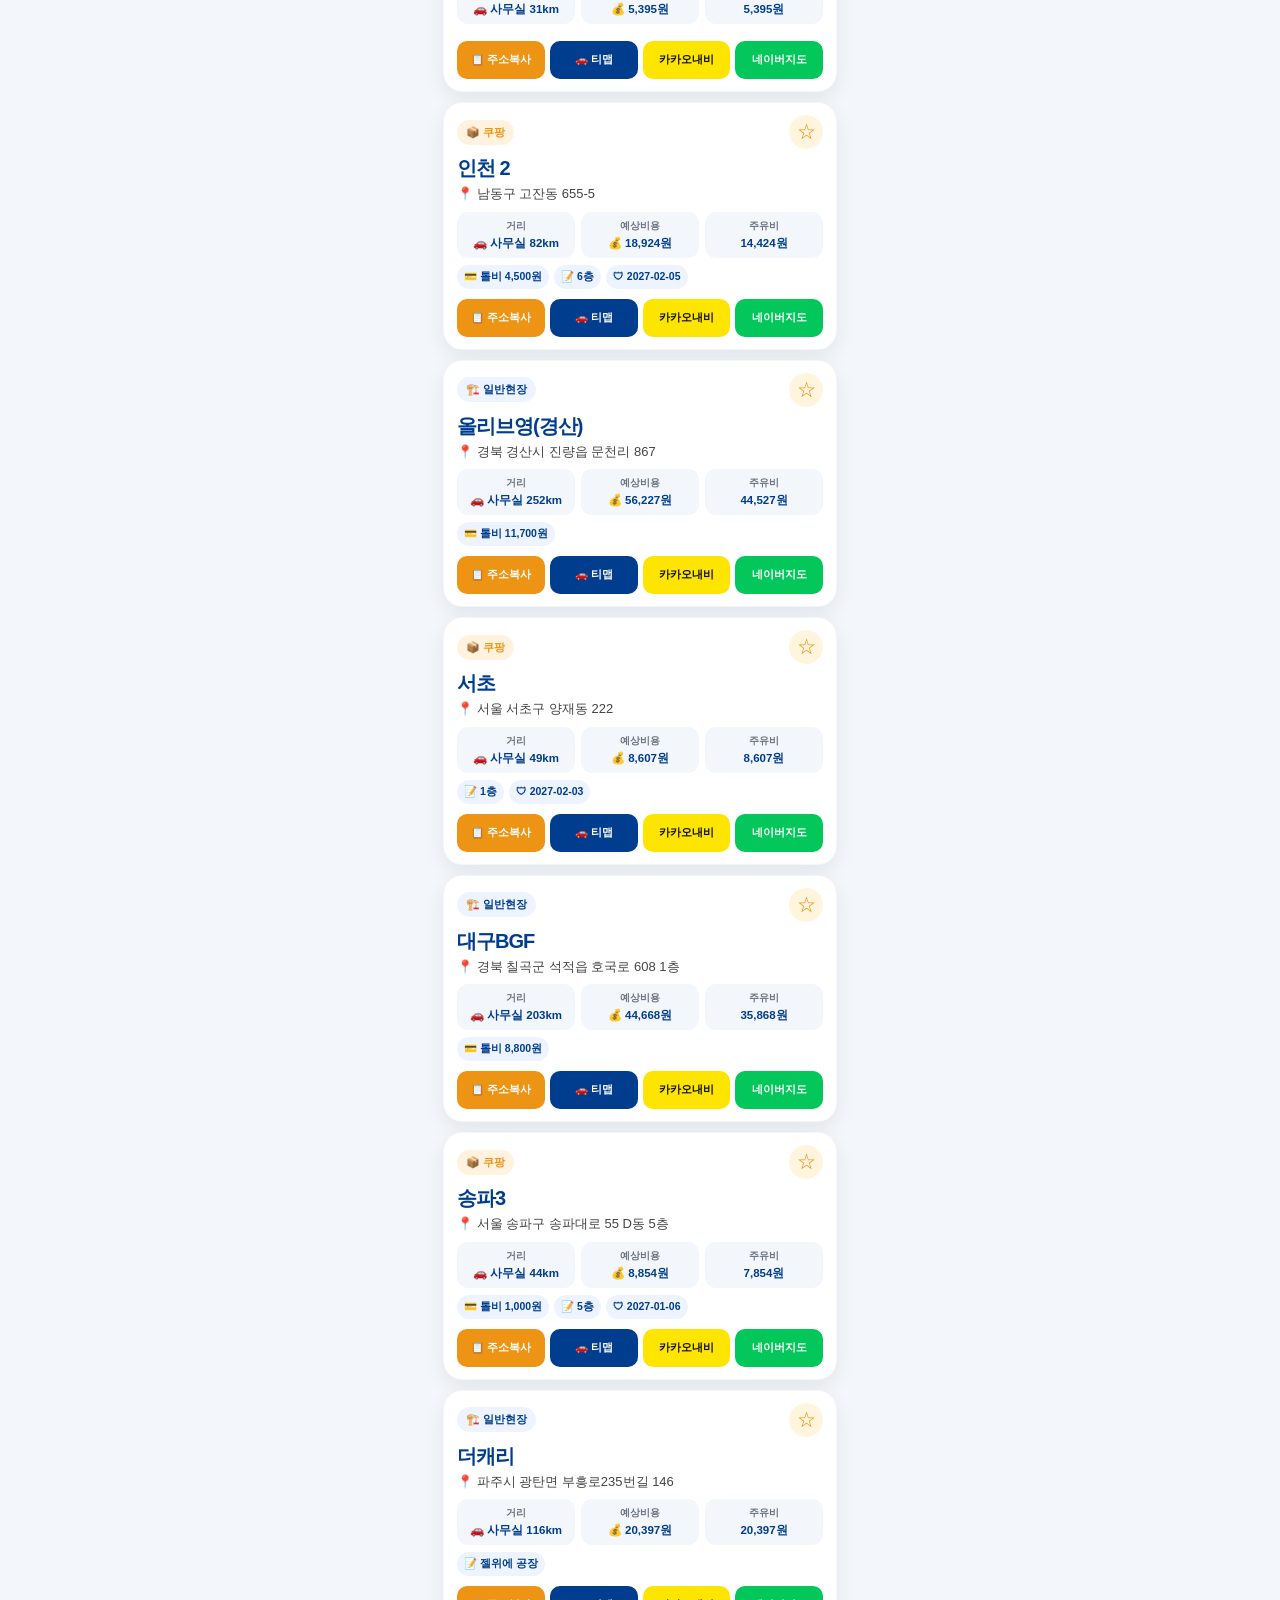
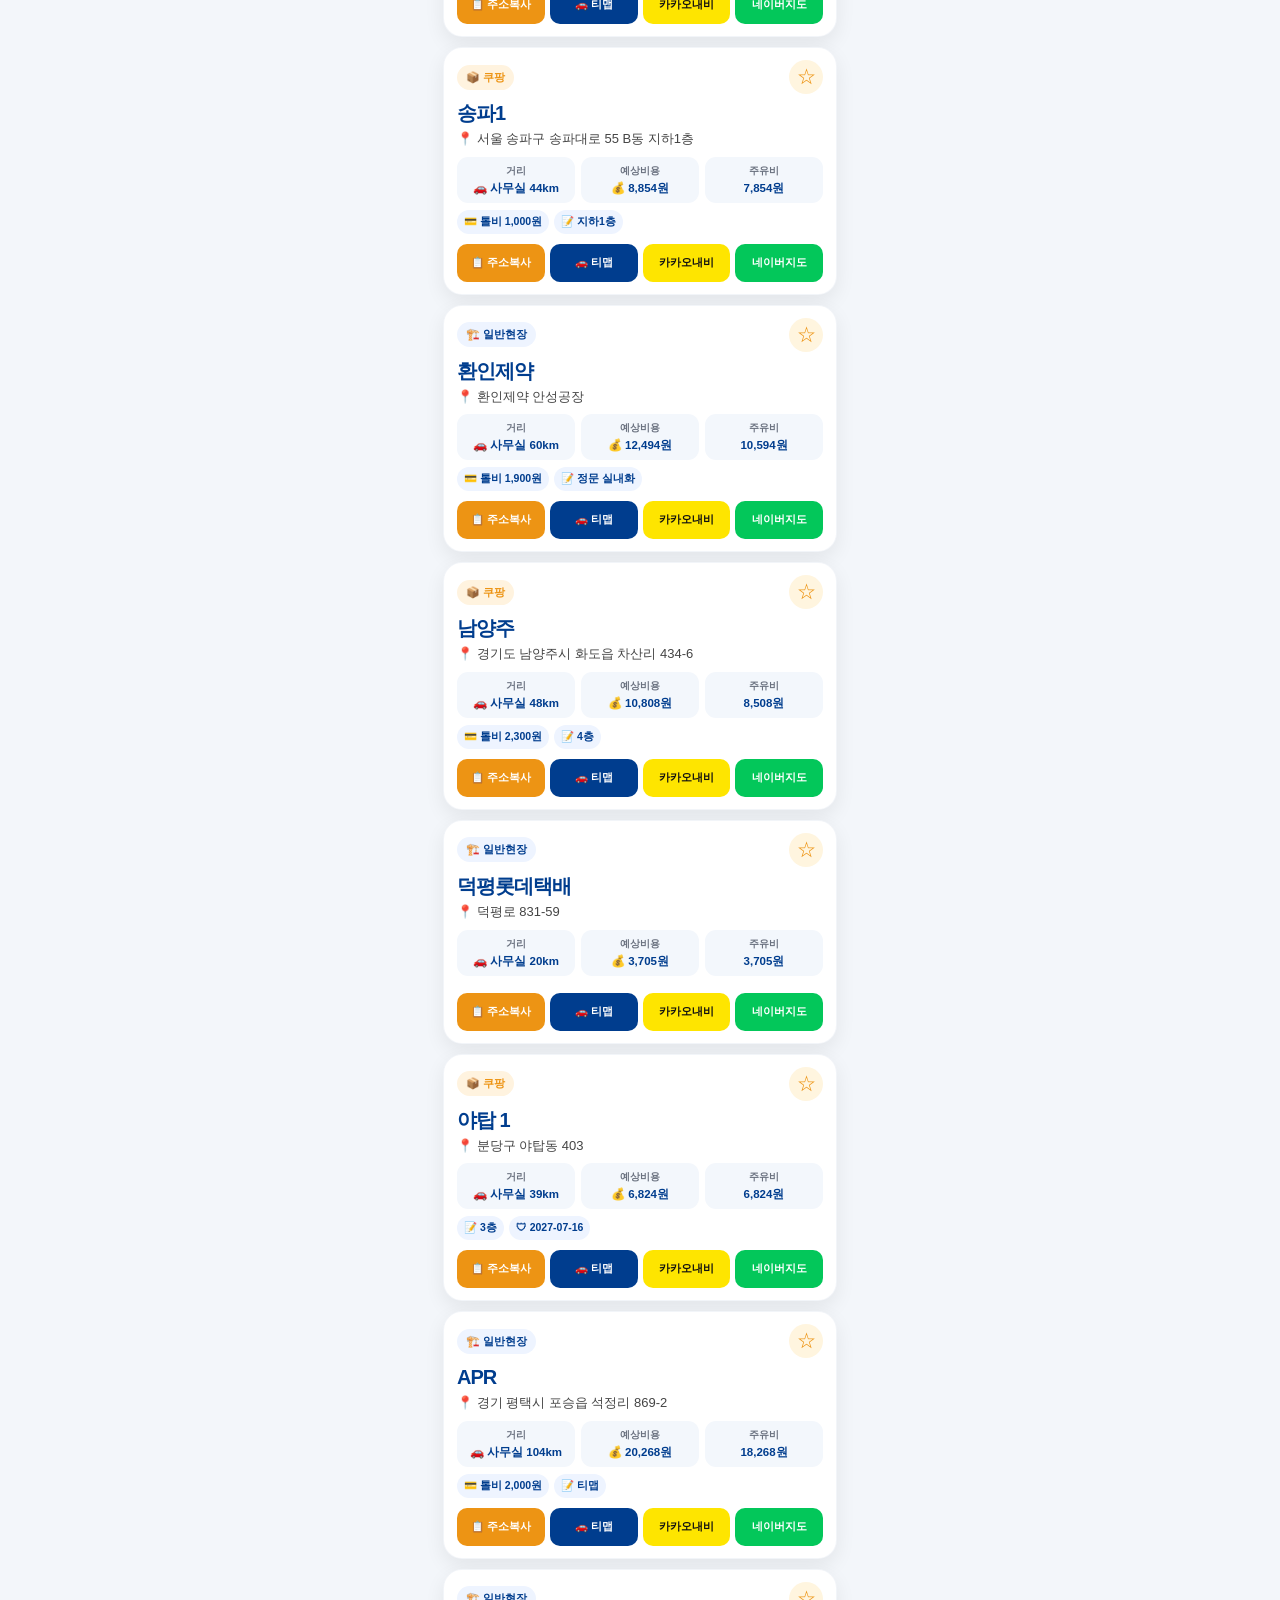
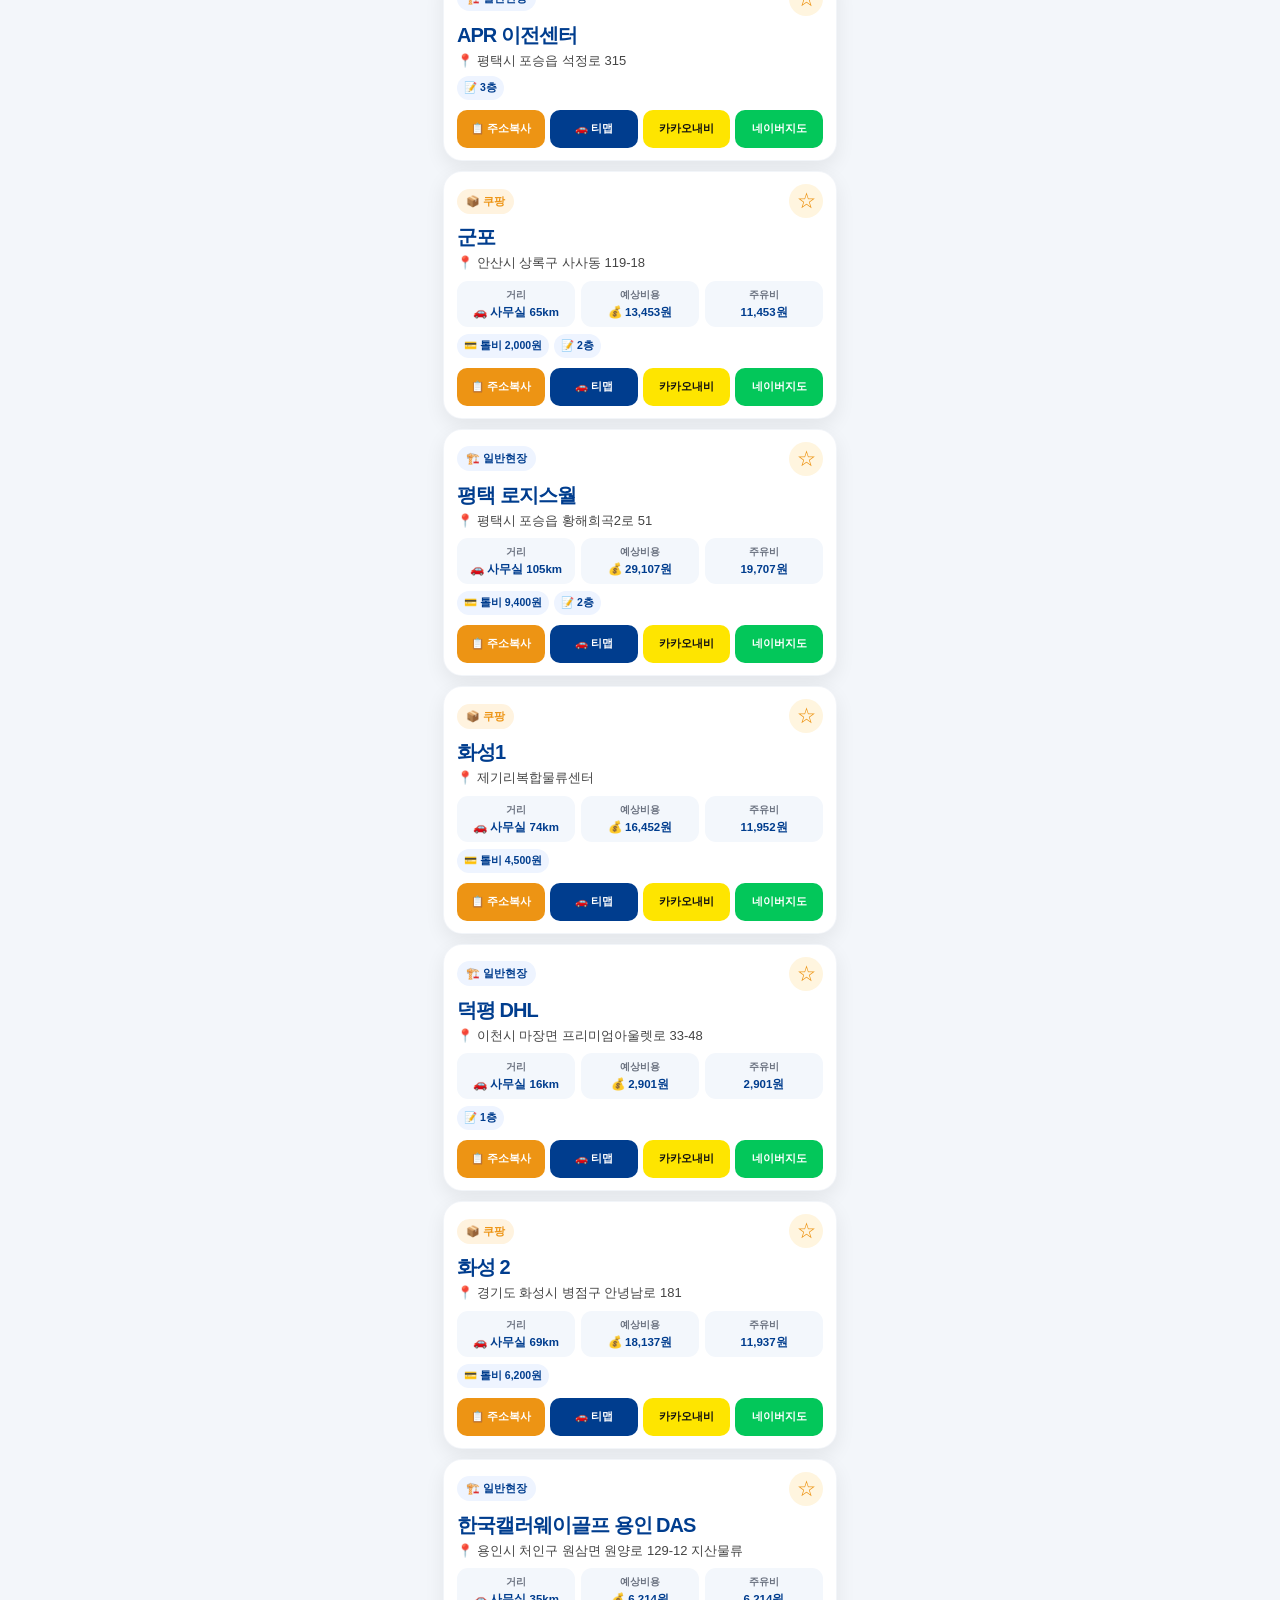
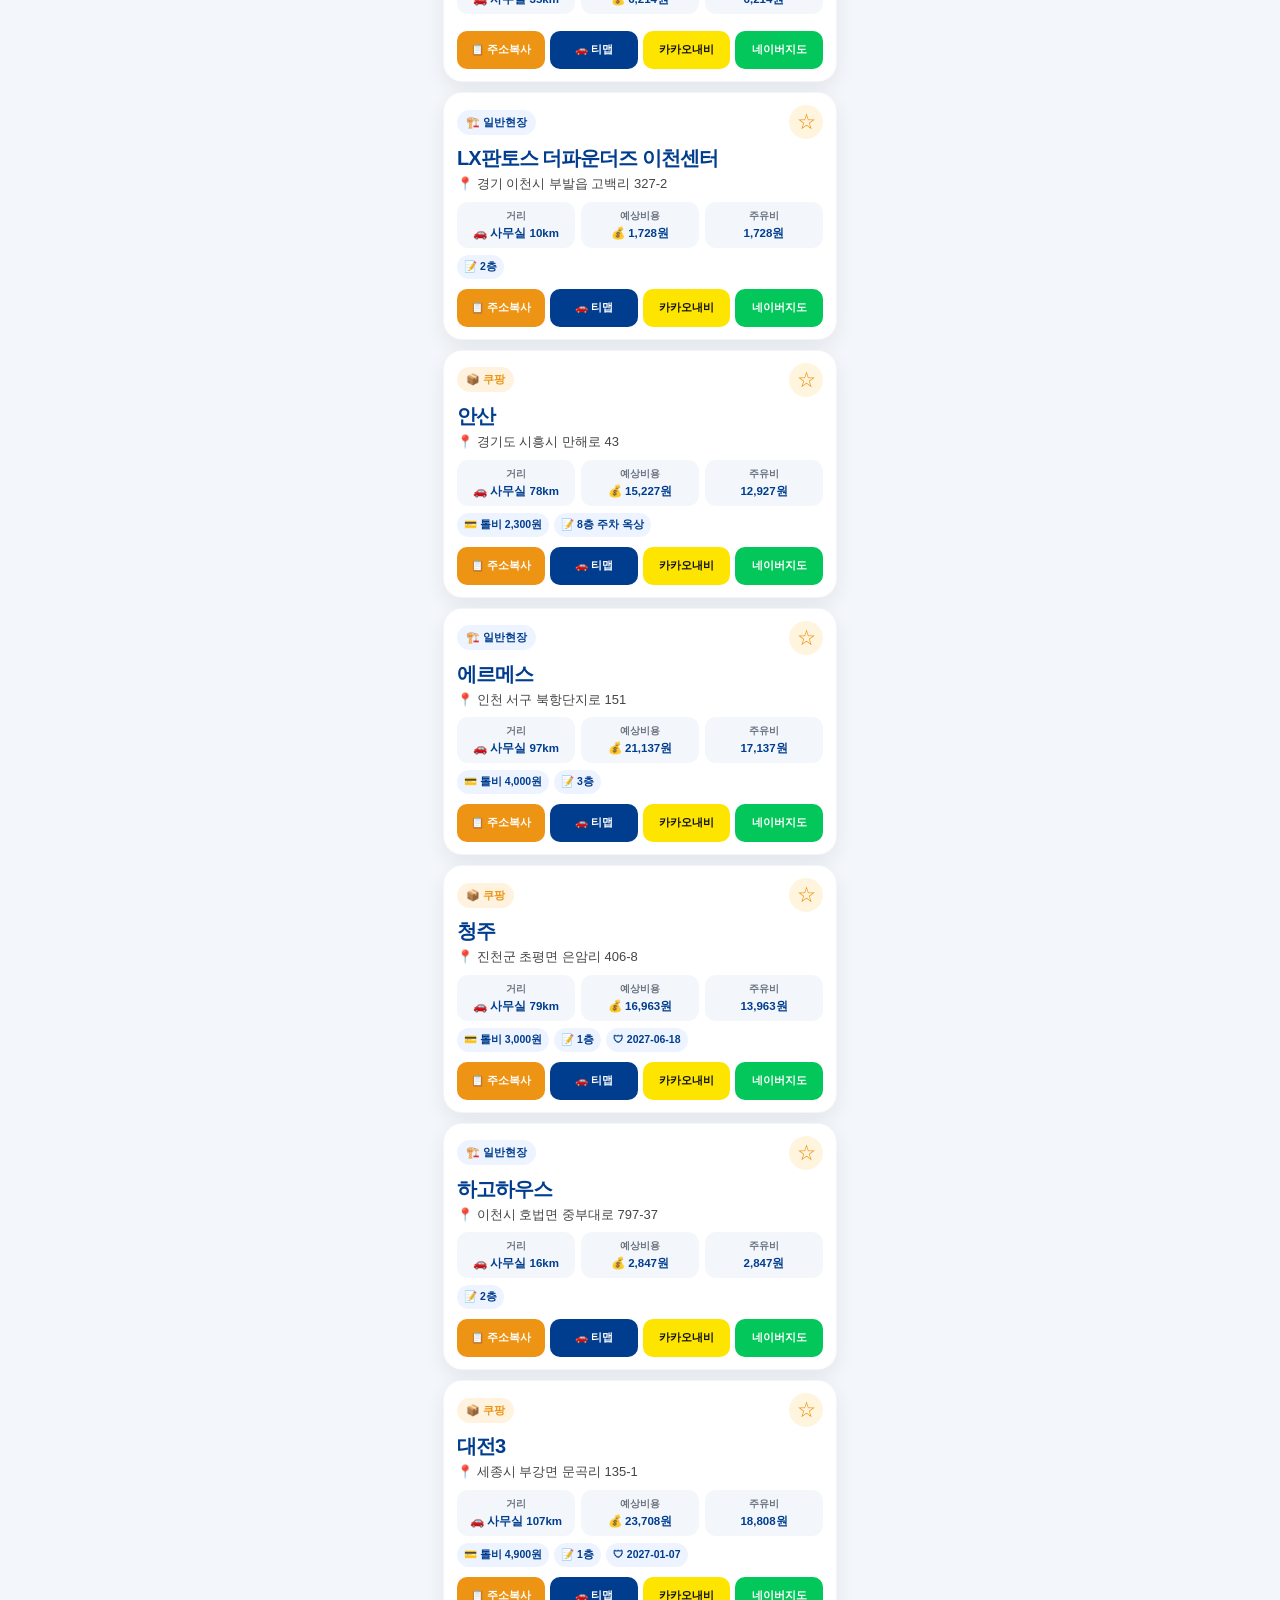
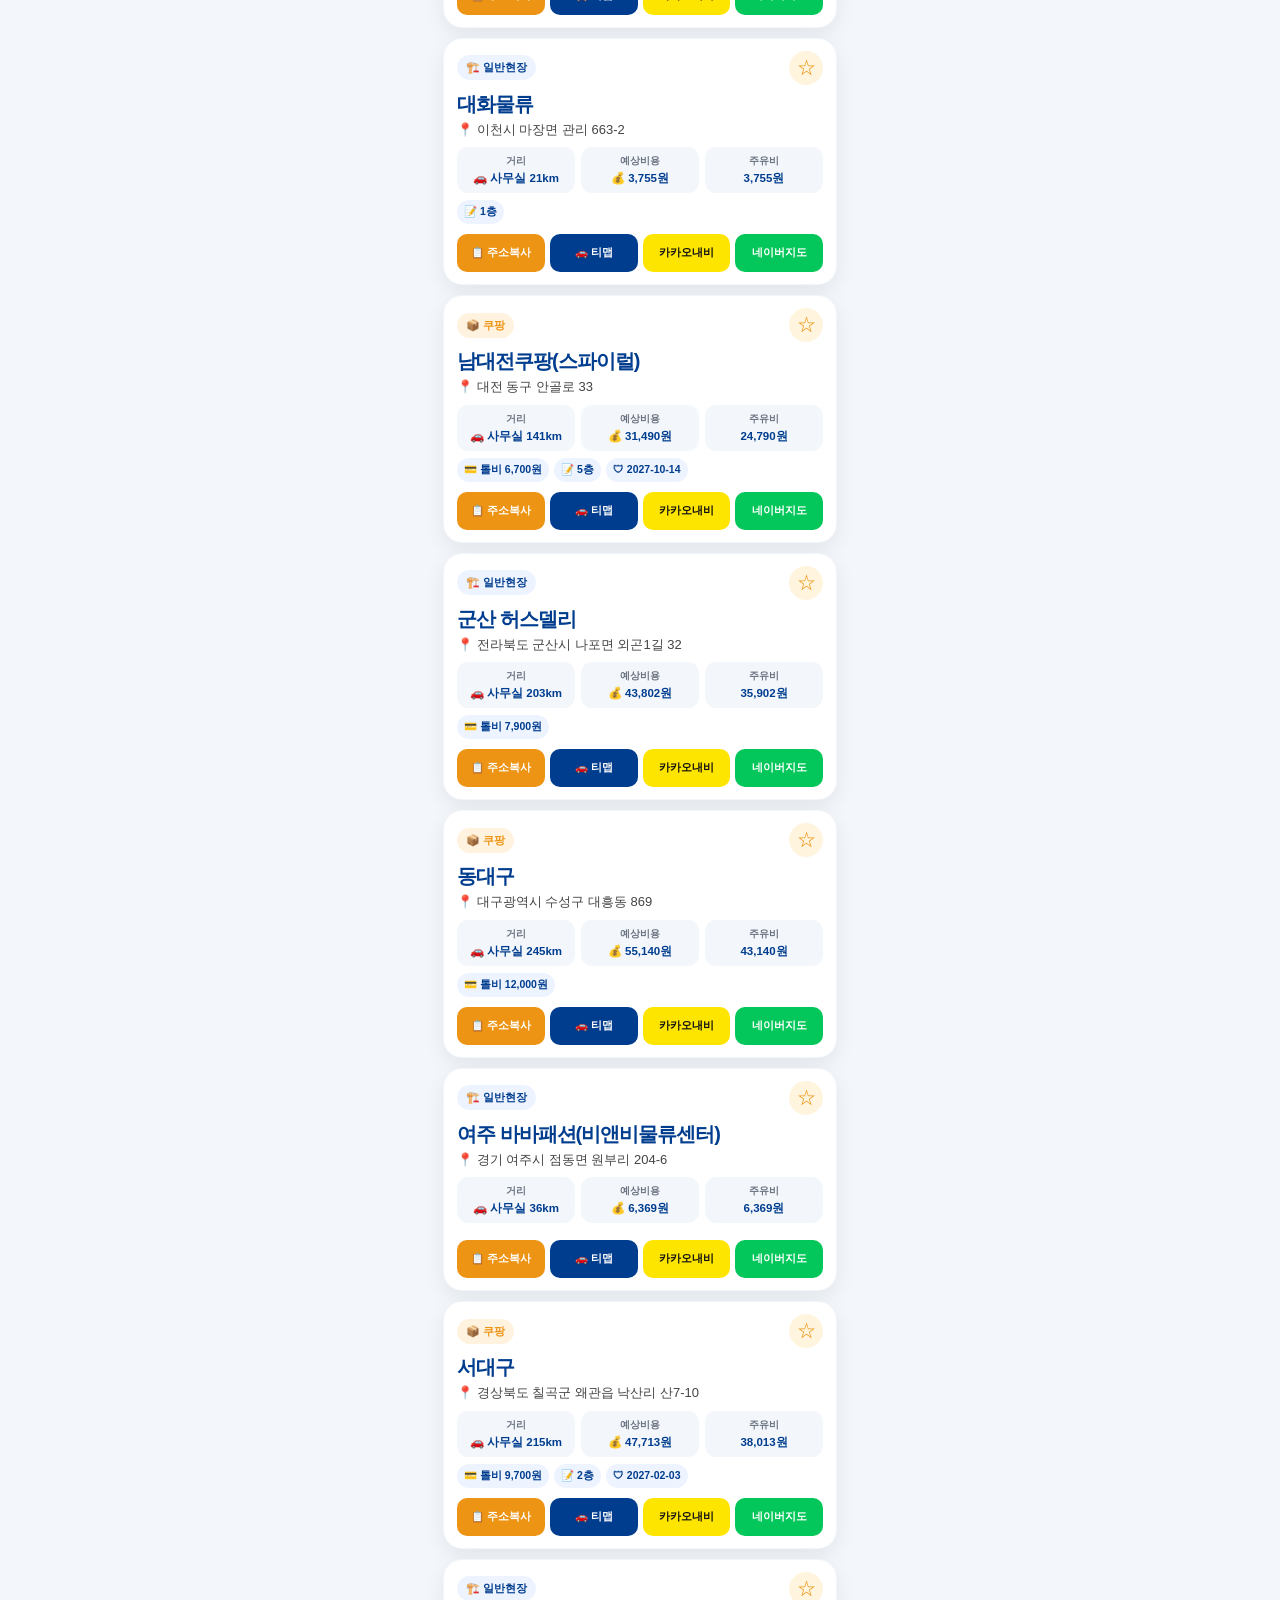
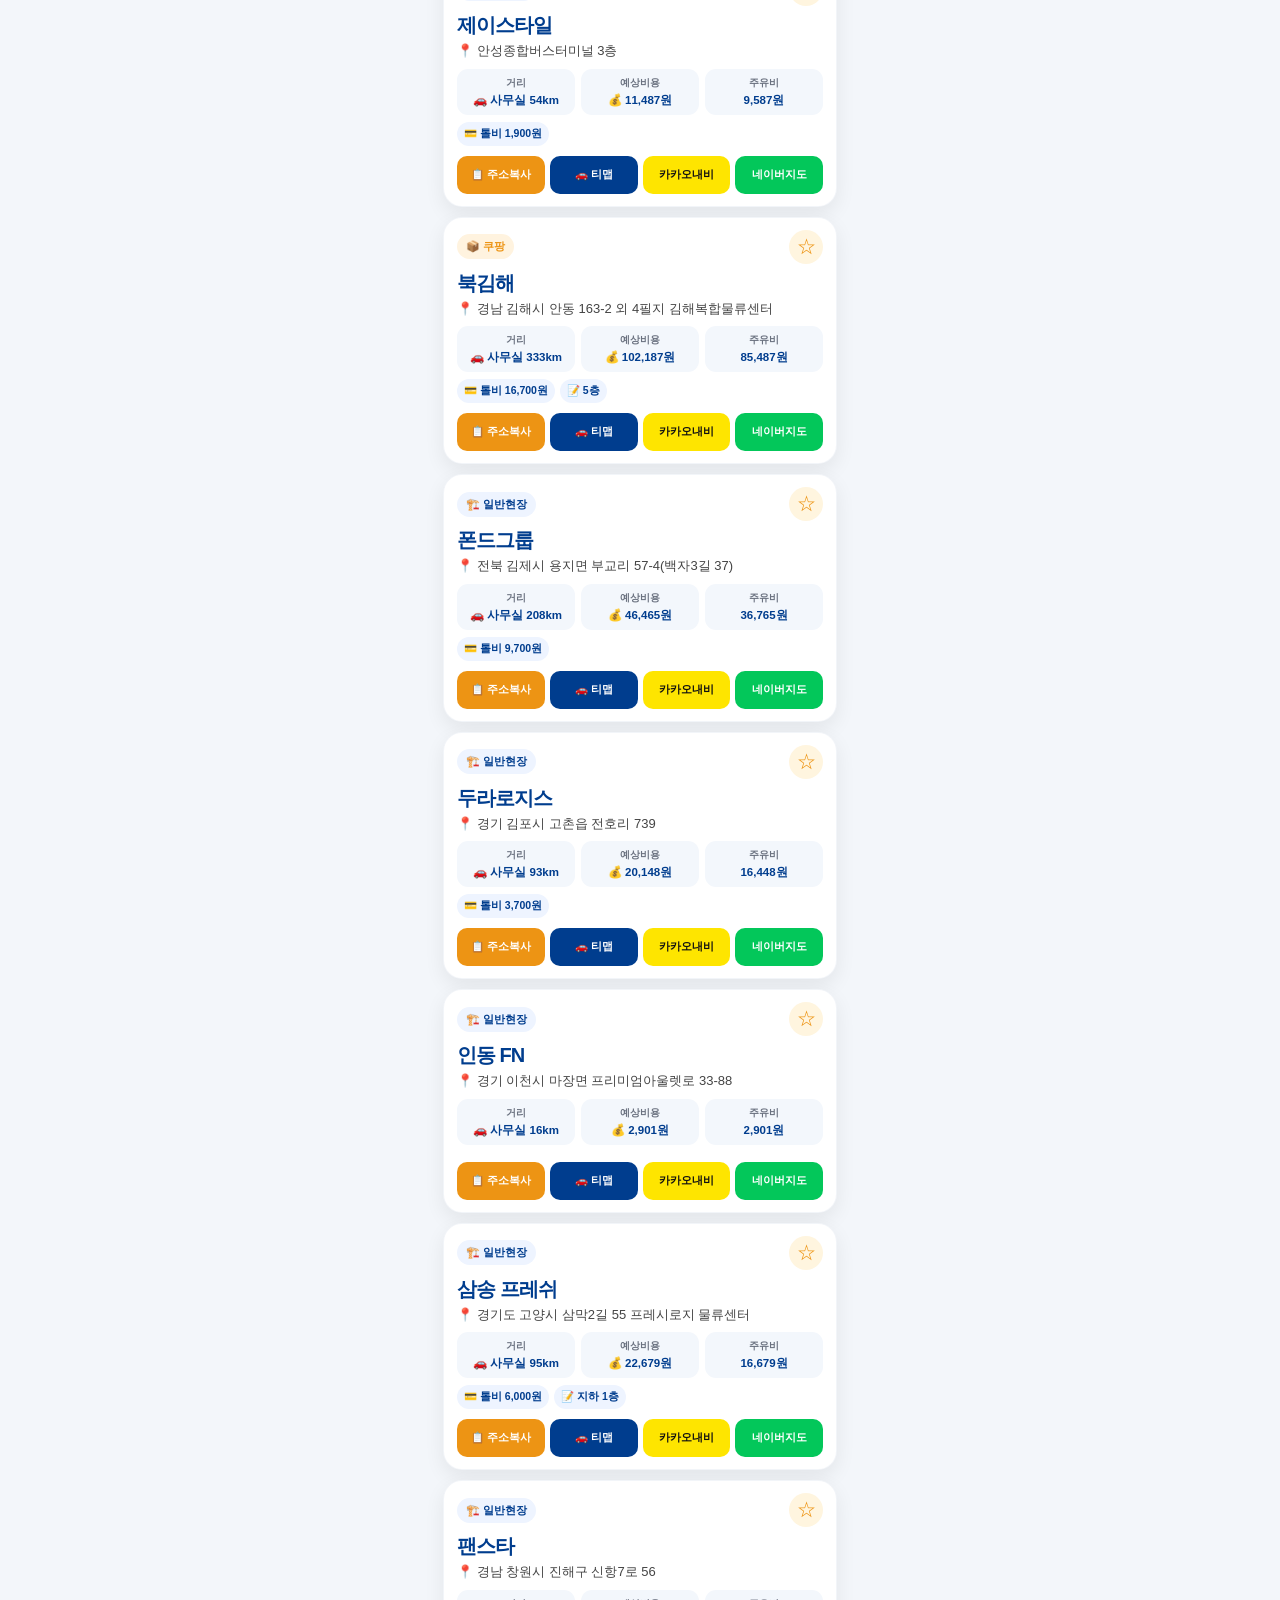
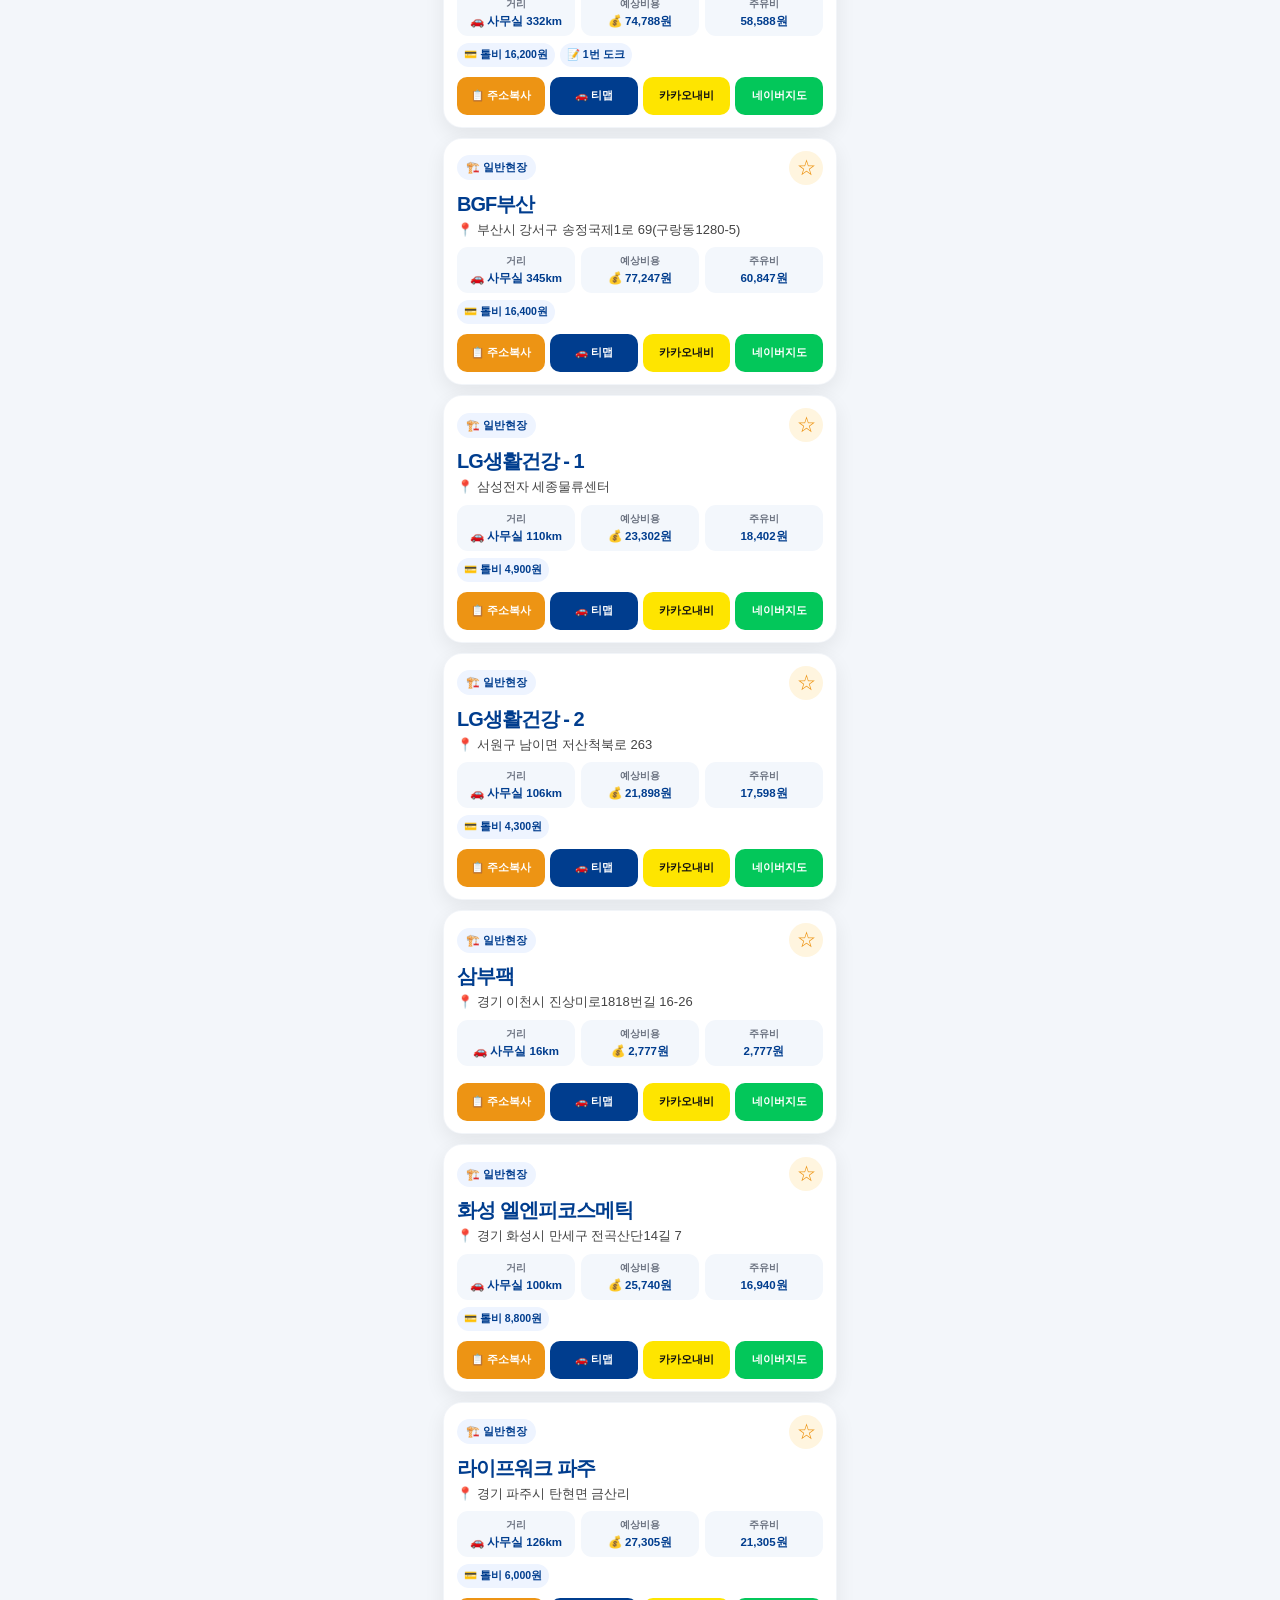
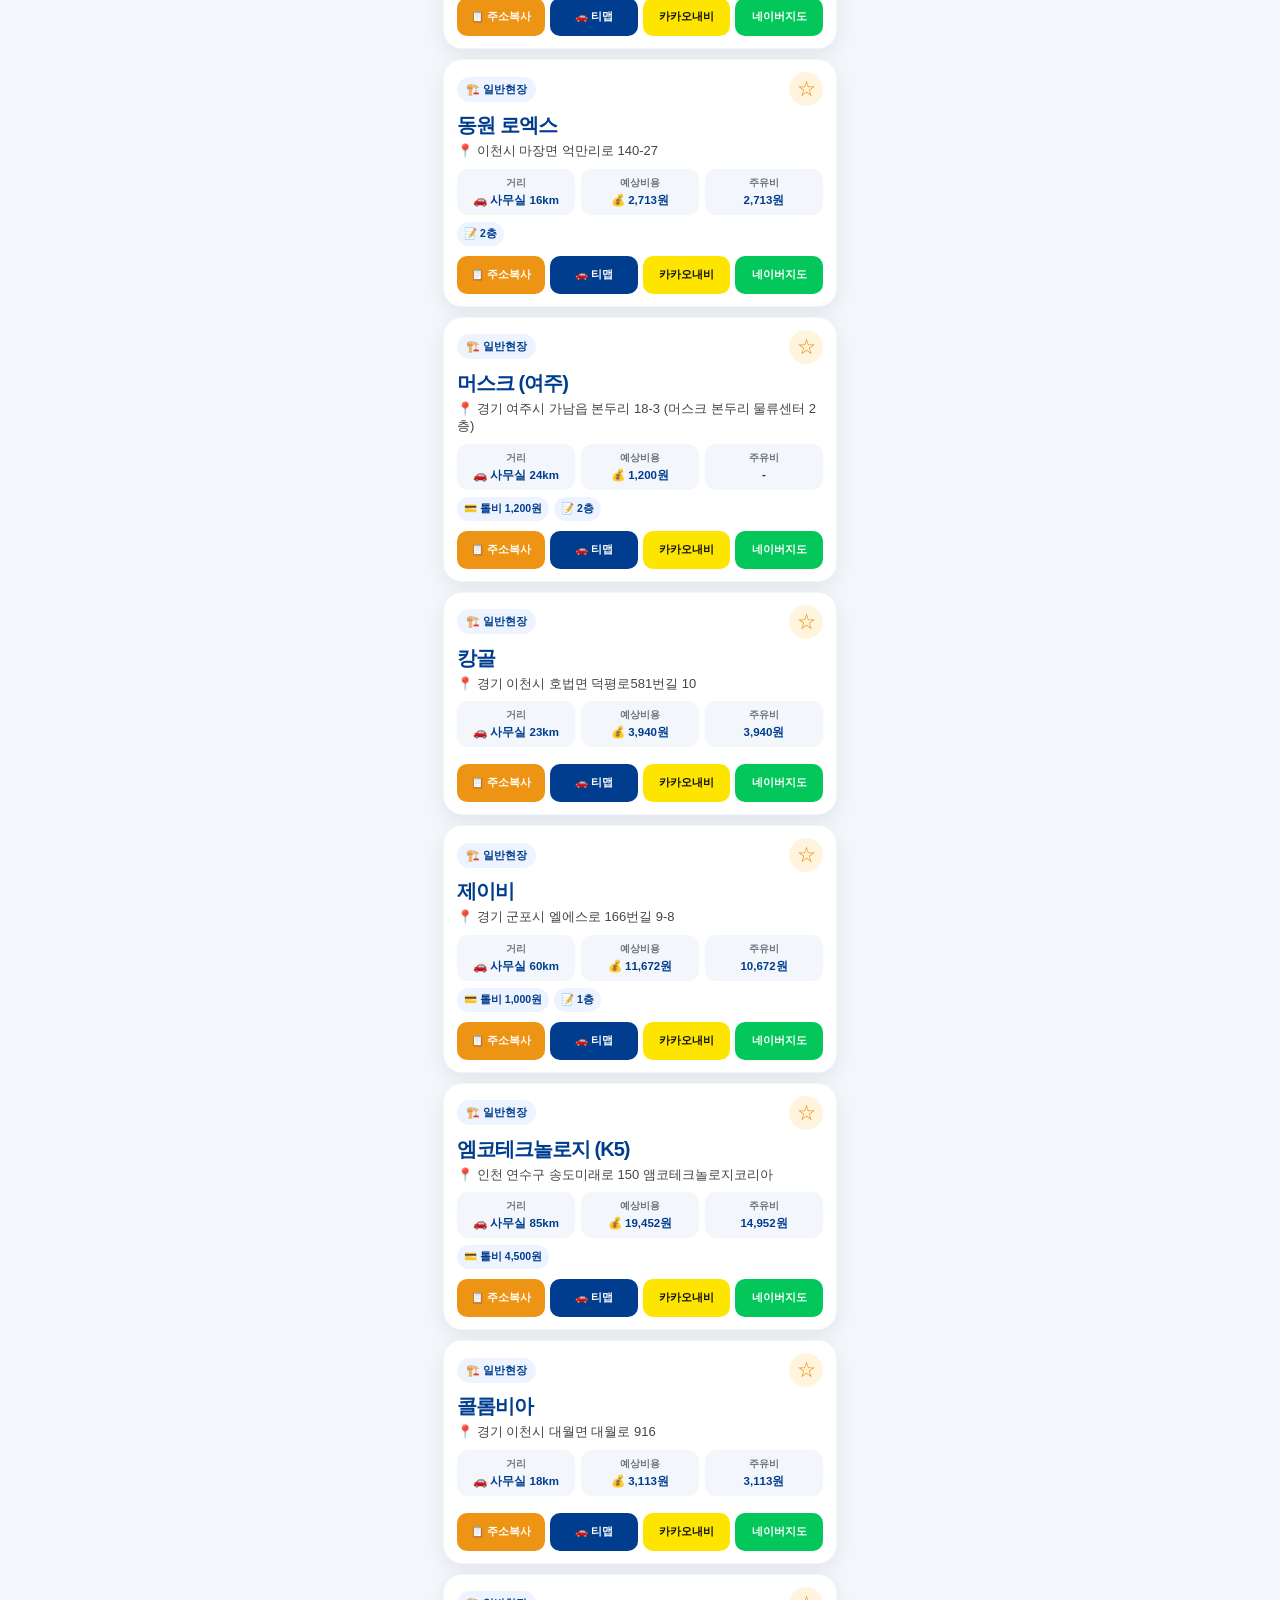
==== commit 4bcc3a5d: "Add files via upload" ====
--- a/index.html
+++ b/index.html
@@ -13,12 +13,12 @@
 
   <title>TOTAL ENG 현장주소</title>
 
-  <link rel="manifest" href="./manifest.json?v=3.7.0" />
-  <link rel="stylesheet" href="./style.css?v=3.7.0" />
+  <link rel="manifest" href="./manifest.json?v=3.7.1" />
+  <link rel="stylesheet" href="./style.css?v=3.7.1" />
   <link rel="icon" type="image/png" sizes="32x32" href="./img/favicon-32.png" />
   <link rel="apple-touch-icon" sizes="180x180" href="./img/icon-180.png" />
 </head>
-<body data-app-version="V3.7.0">
+<body data-app-version="V3.7.1">
   <div id="kakaoGuide" class="kakao-guide" hidden aria-hidden="true" role="dialog" aria-modal="true" aria-labelledby="kakaoGuideTitle">
     <div class="kakao-guide-card">
       <img class="kakao-guide-logo" src="./img/logo.png" alt="TOTAL ENG" />
@@ -238,7 +238,7 @@
     </section>
 
     <footer class="app-footer">
-      <span id="versionText">V3.7.0</span>
+      <span id="versionText">V3.7.1</span>
       <span id="updatedText">업데이트 확인 중</span>
     </footer>
   </div>
@@ -345,7 +345,7 @@
   <div id="updateNoticeModal" class="update-notice-modal" hidden aria-hidden="true" role="dialog" aria-modal="true" aria-labelledby="updateNoticeTitle">
     <div class="update-notice-card">
       <span class="update-notice-label">NEW UPDATE</span>
-      <div class="update-notice-version">V3.7.0</div>
+      <div class="update-notice-version">V3.7.1</div>
       <h2 id="updateNoticeTitle">앱이 새로워졌어요</h2>
       <p class="update-notice-intro">이번 업데이트에서 달라진 내용을 확인해 주세요.</p>
       <ul class="update-notice-list">
@@ -359,7 +359,7 @@
   </div>
 
   <div id="toast" class="toast" role="status" aria-live="polite"></div>
-  <script src="./js/app.js?v=3.7.0" defer></script>
-  <script src="./js/contacts.js?v=3.7.0" defer></script>
+  <script src="./js/app.js?v=3.7.1" defer></script>
+  <script src="./js/contacts.js?v=3.7.1" defer></script>
 </body>
 </html>
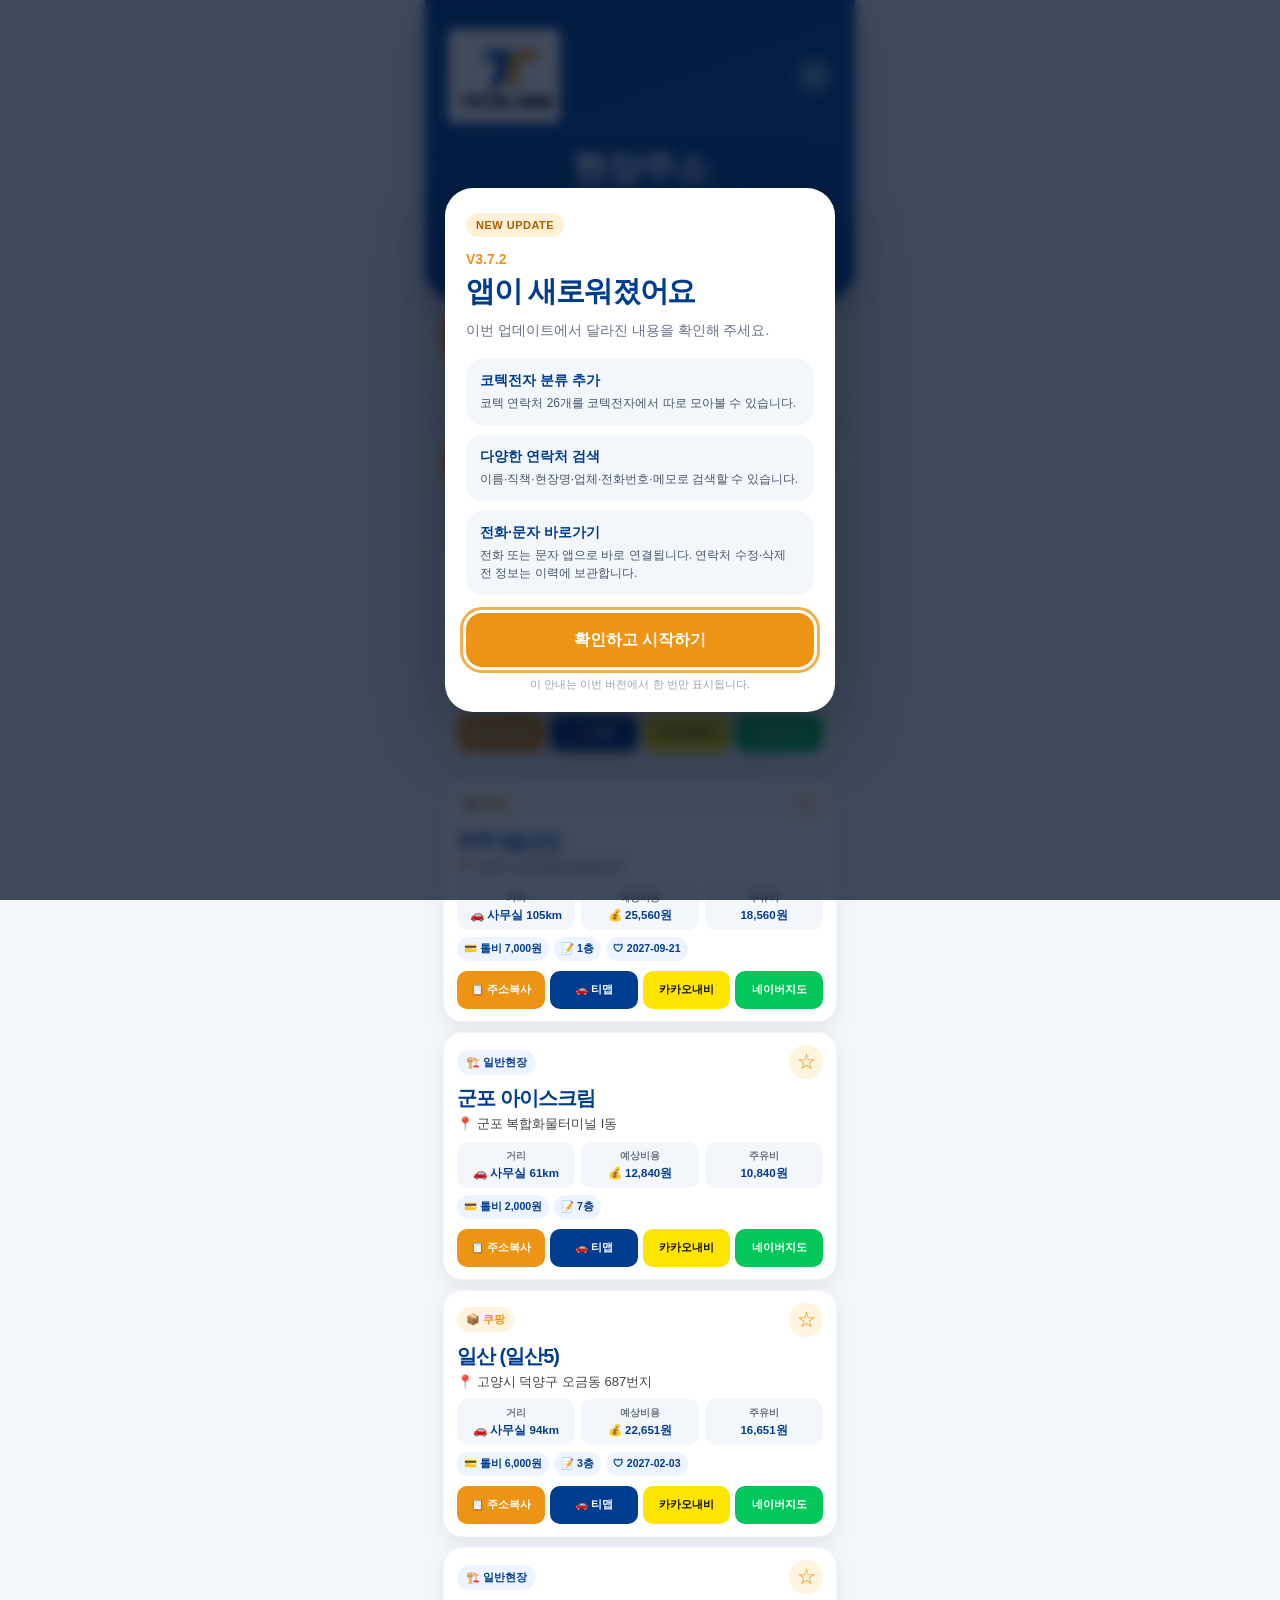
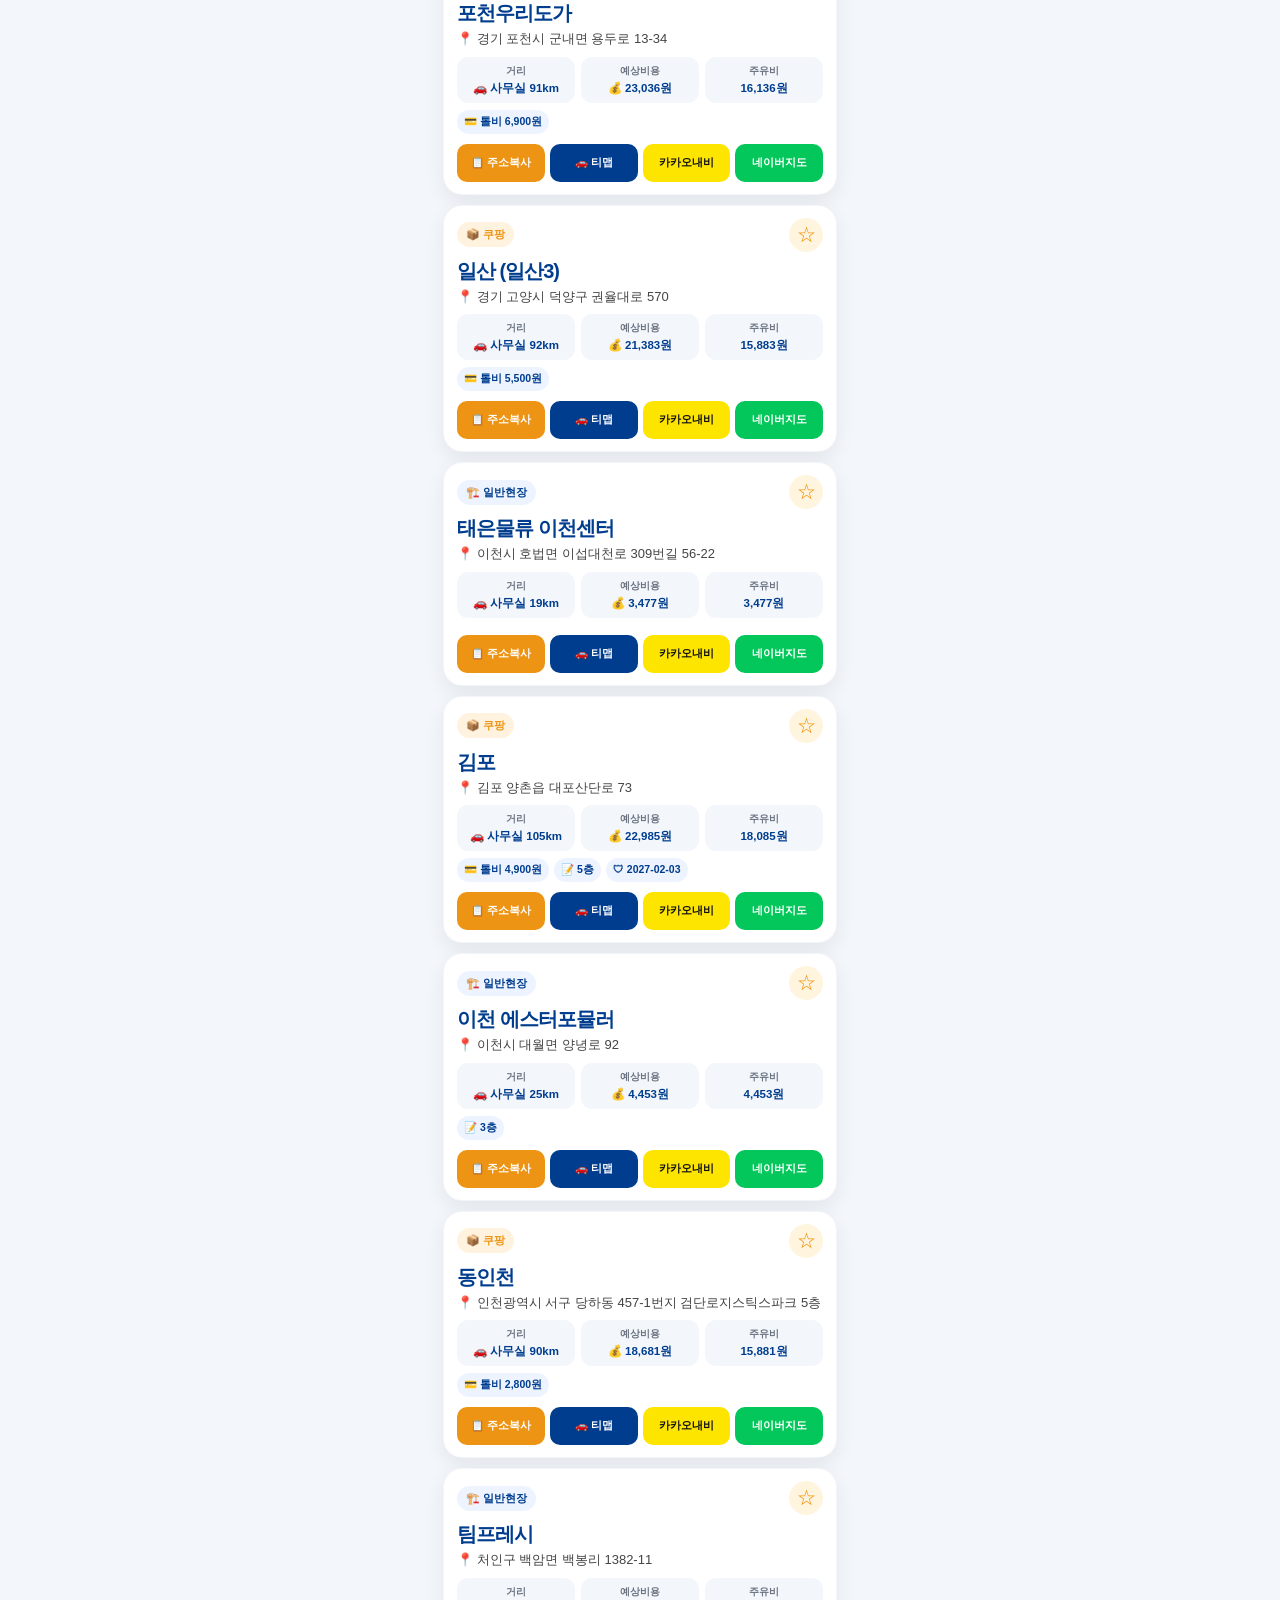
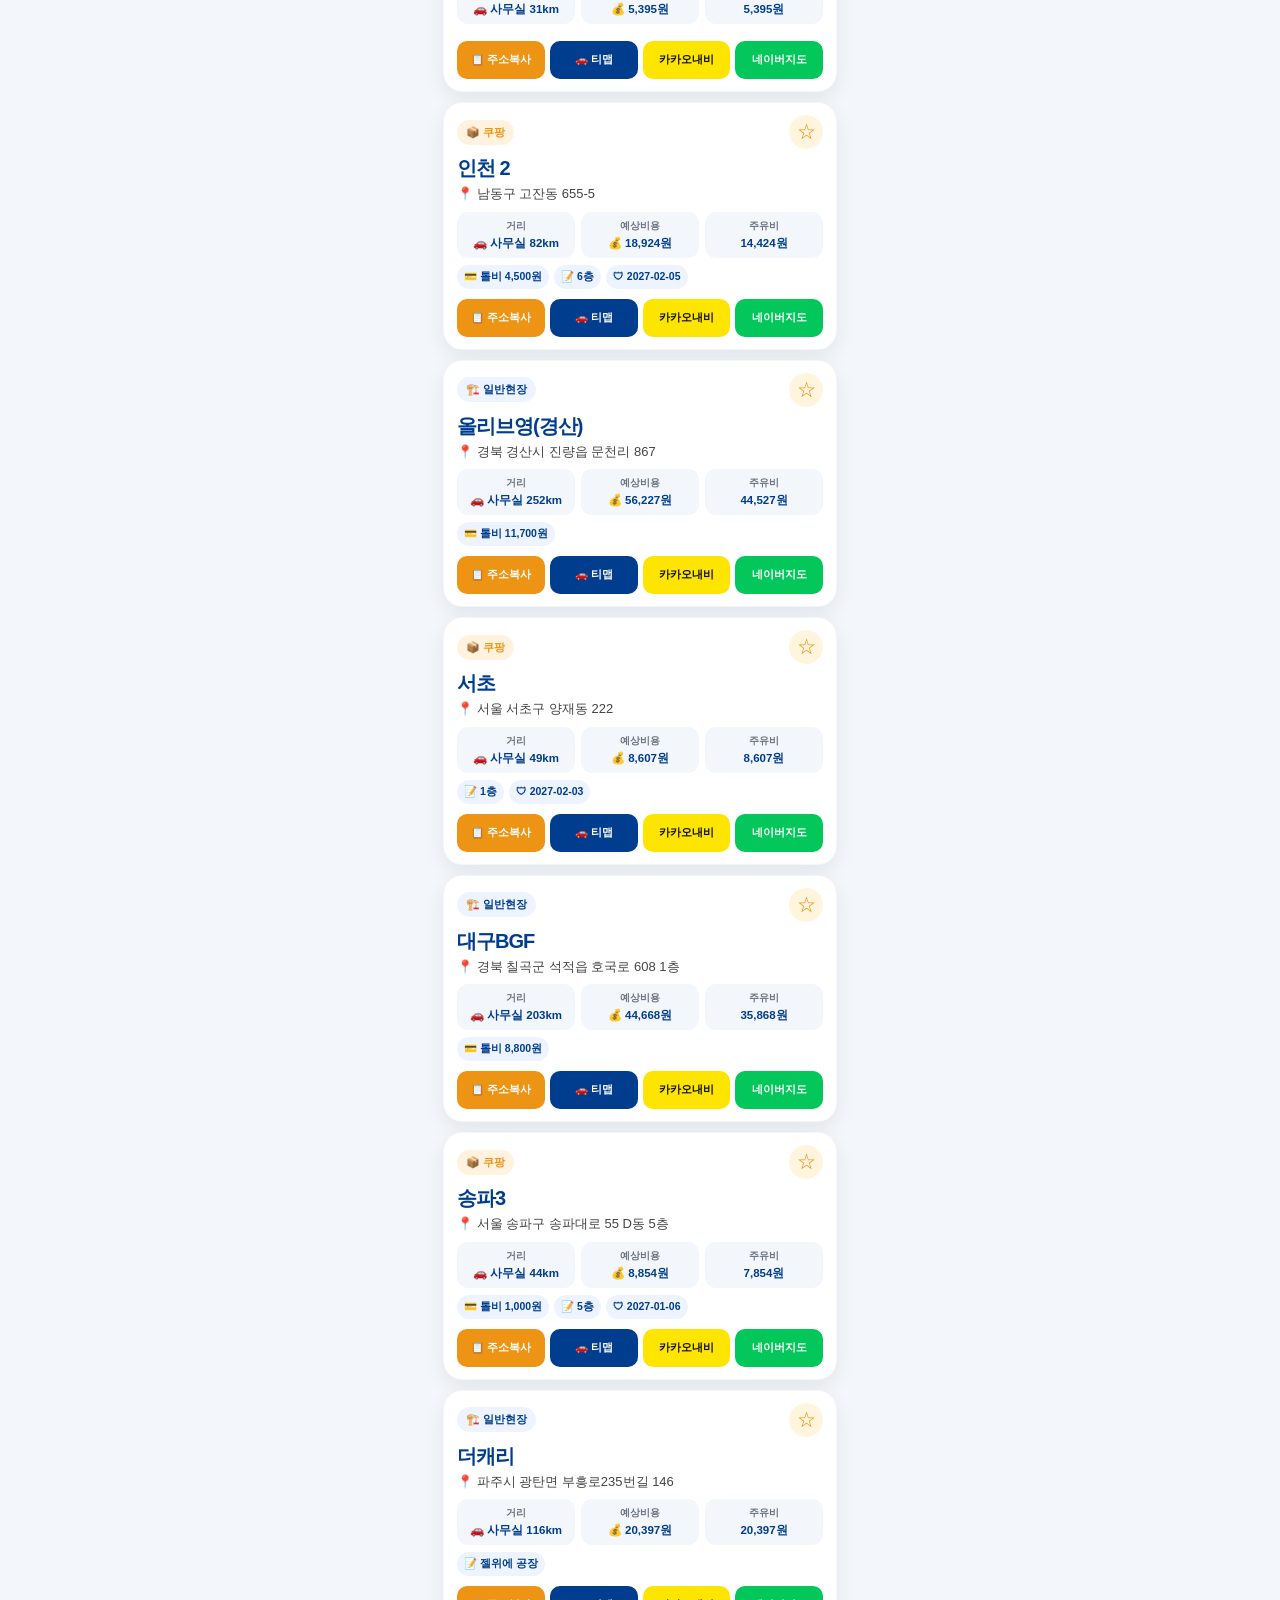
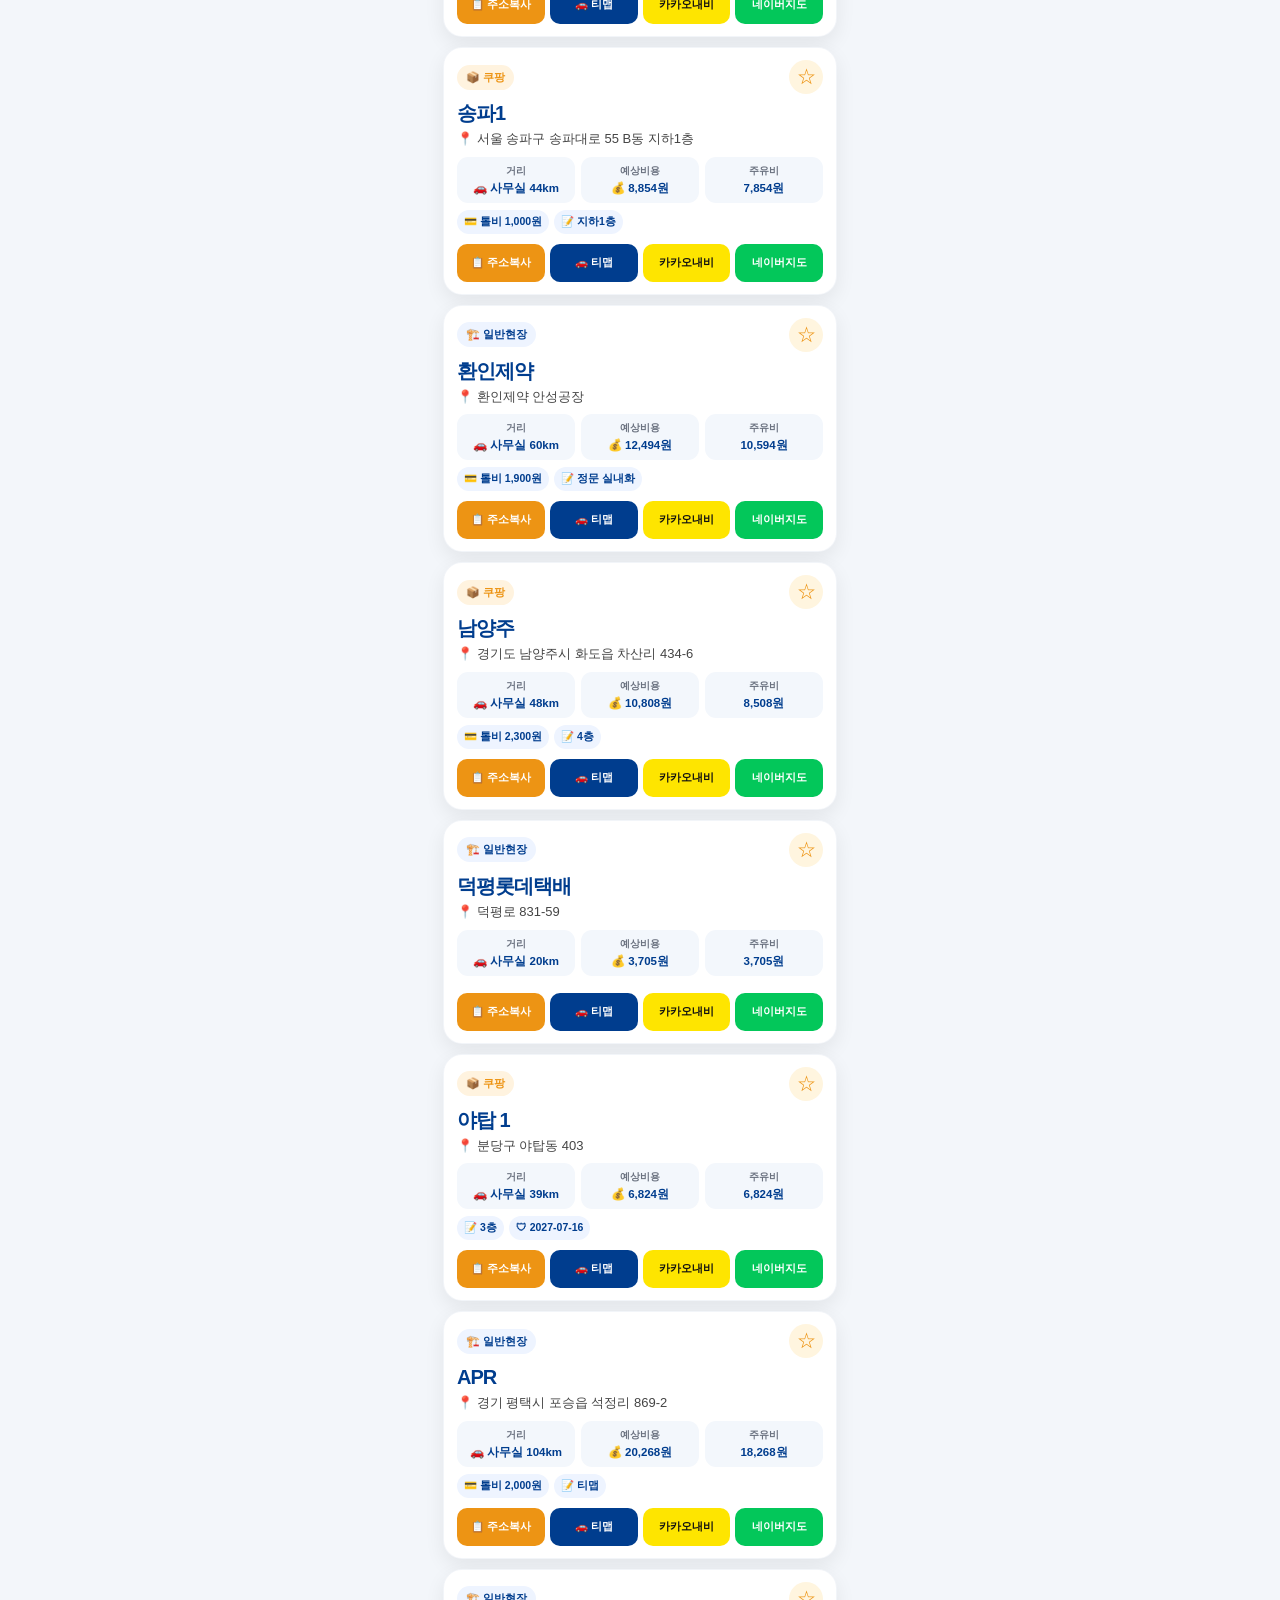
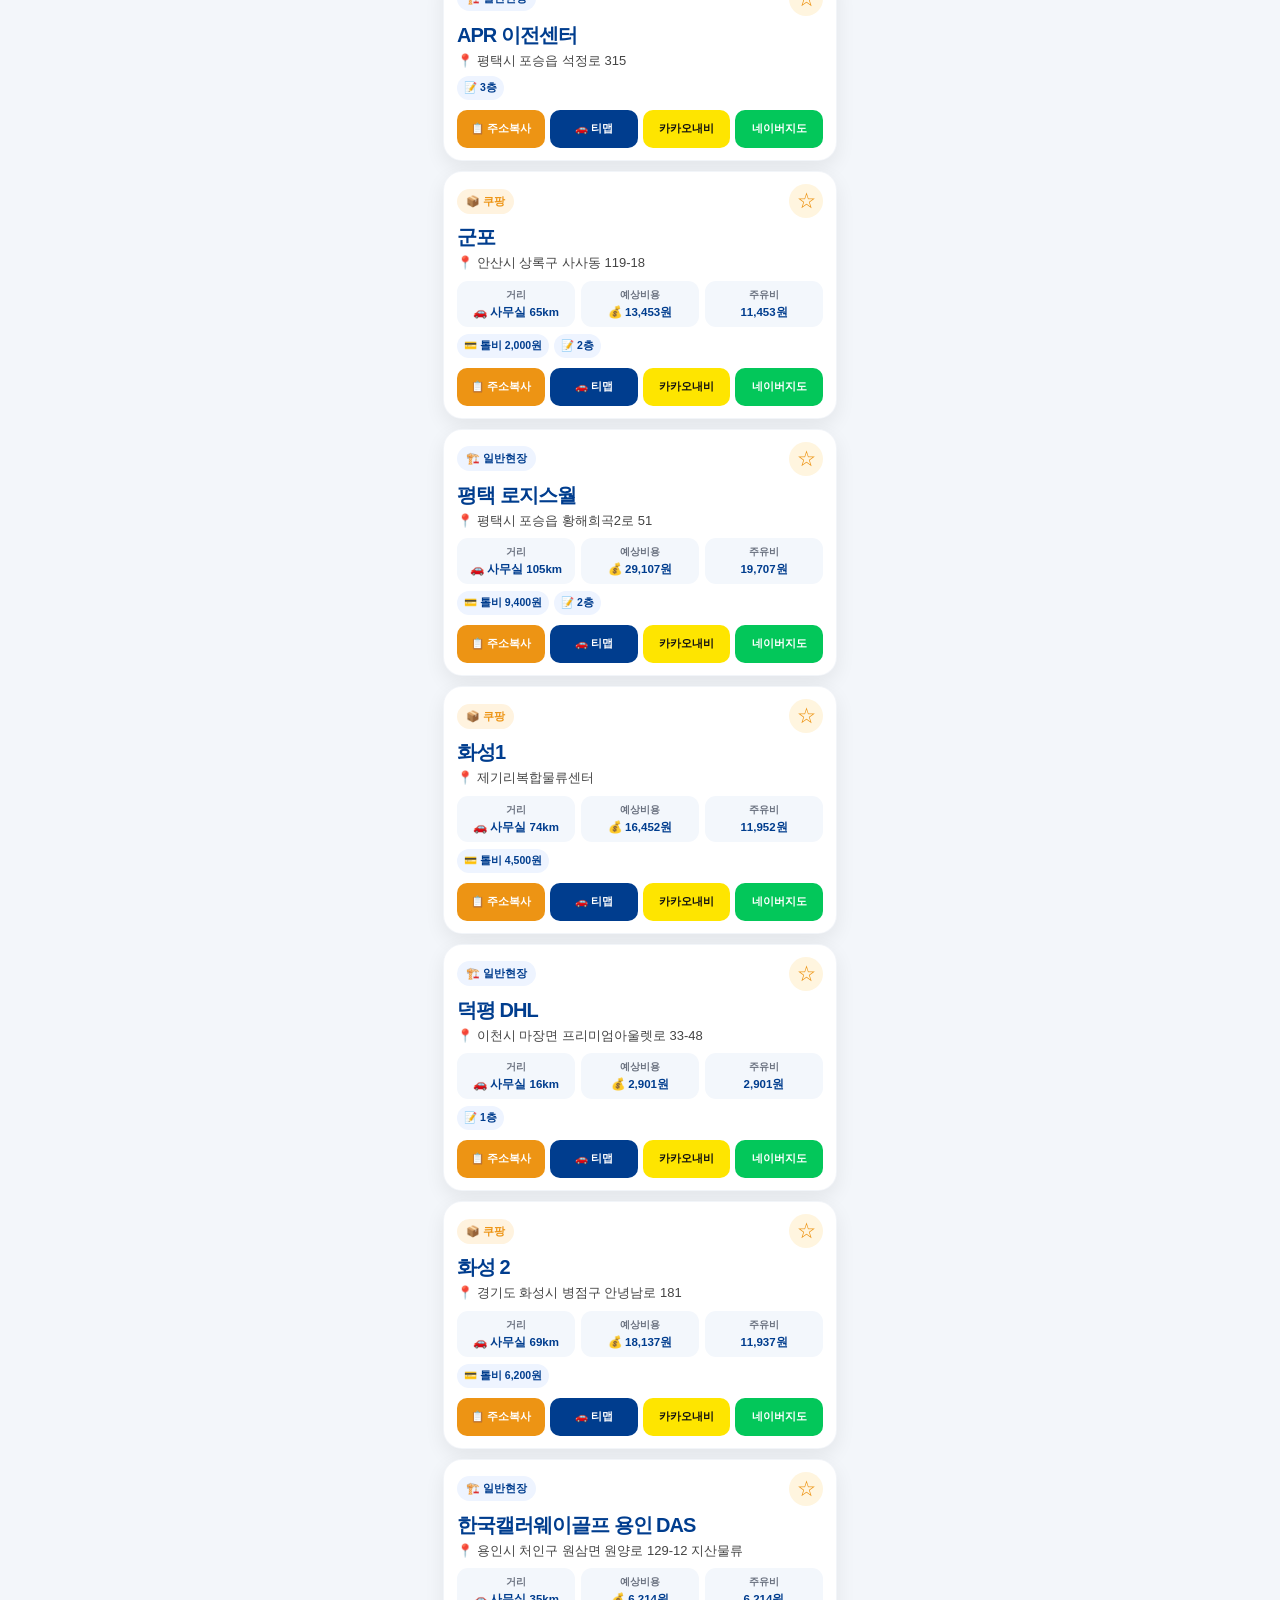
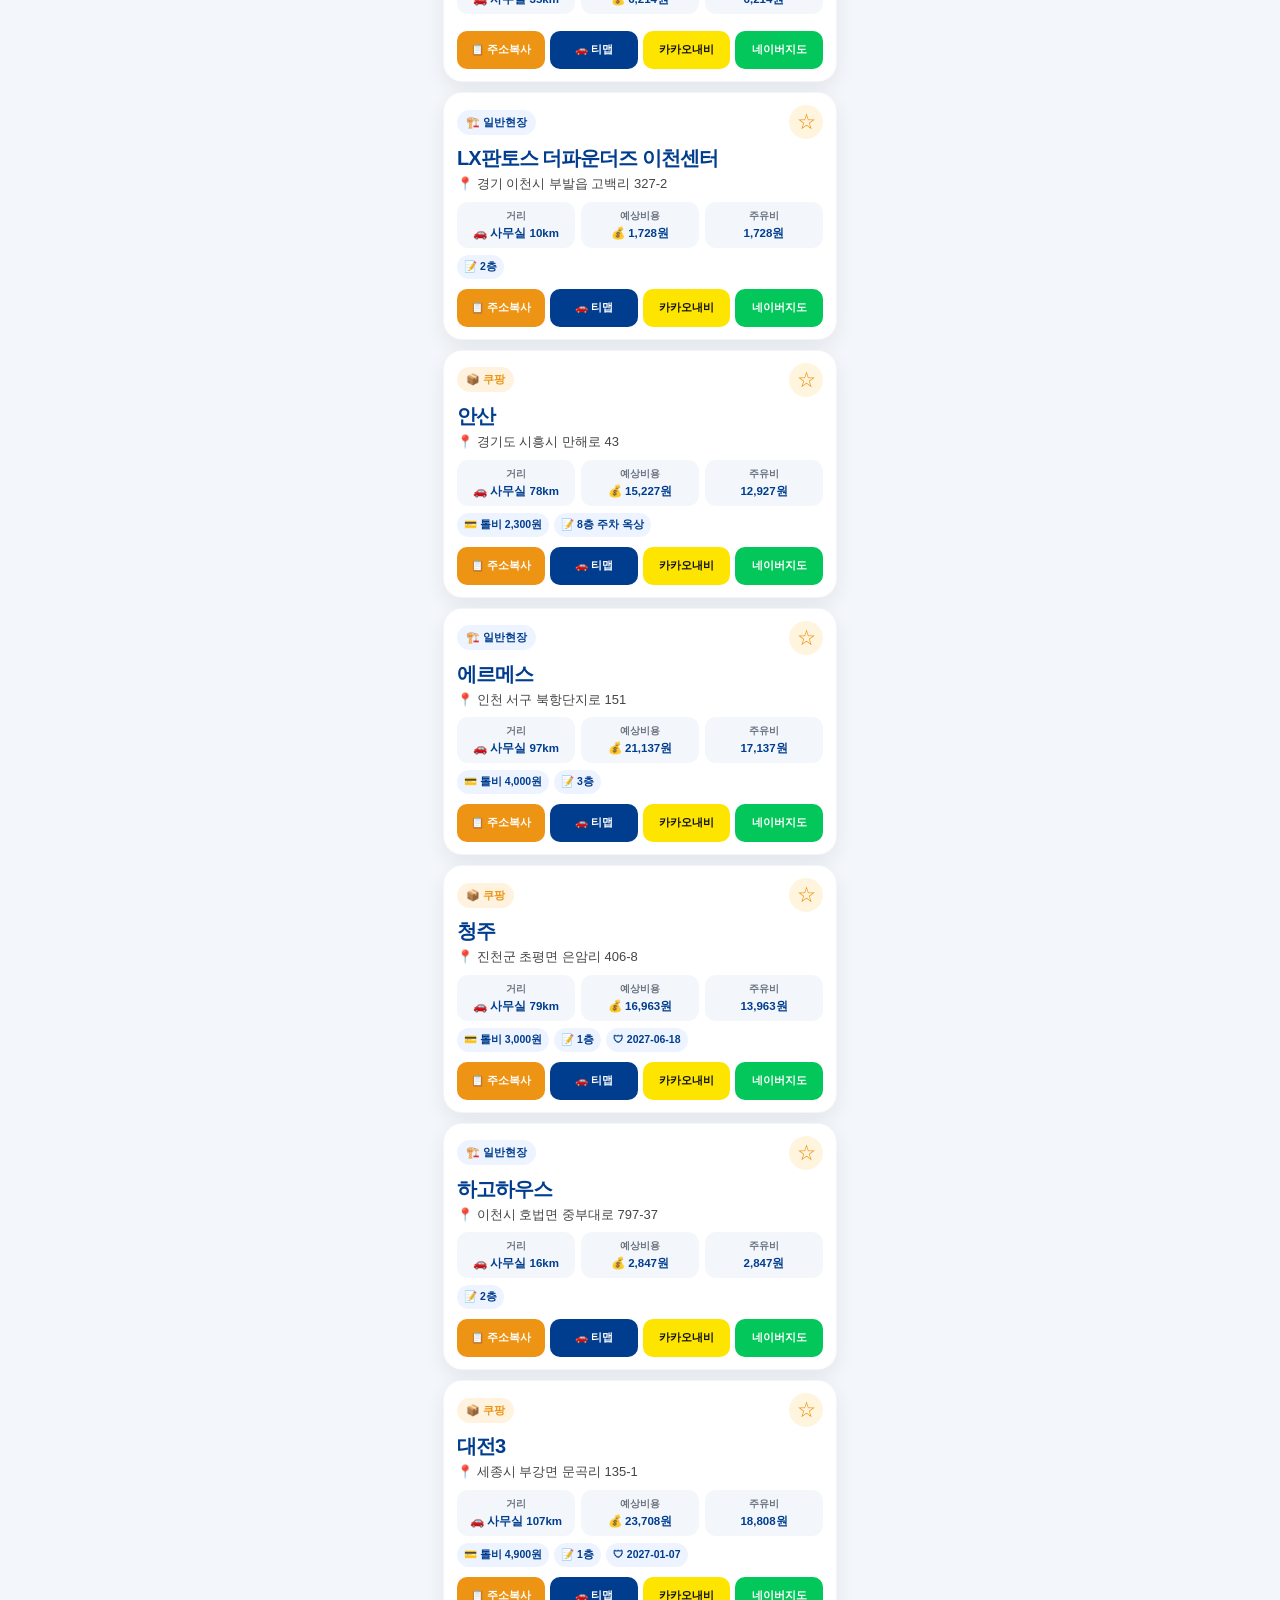
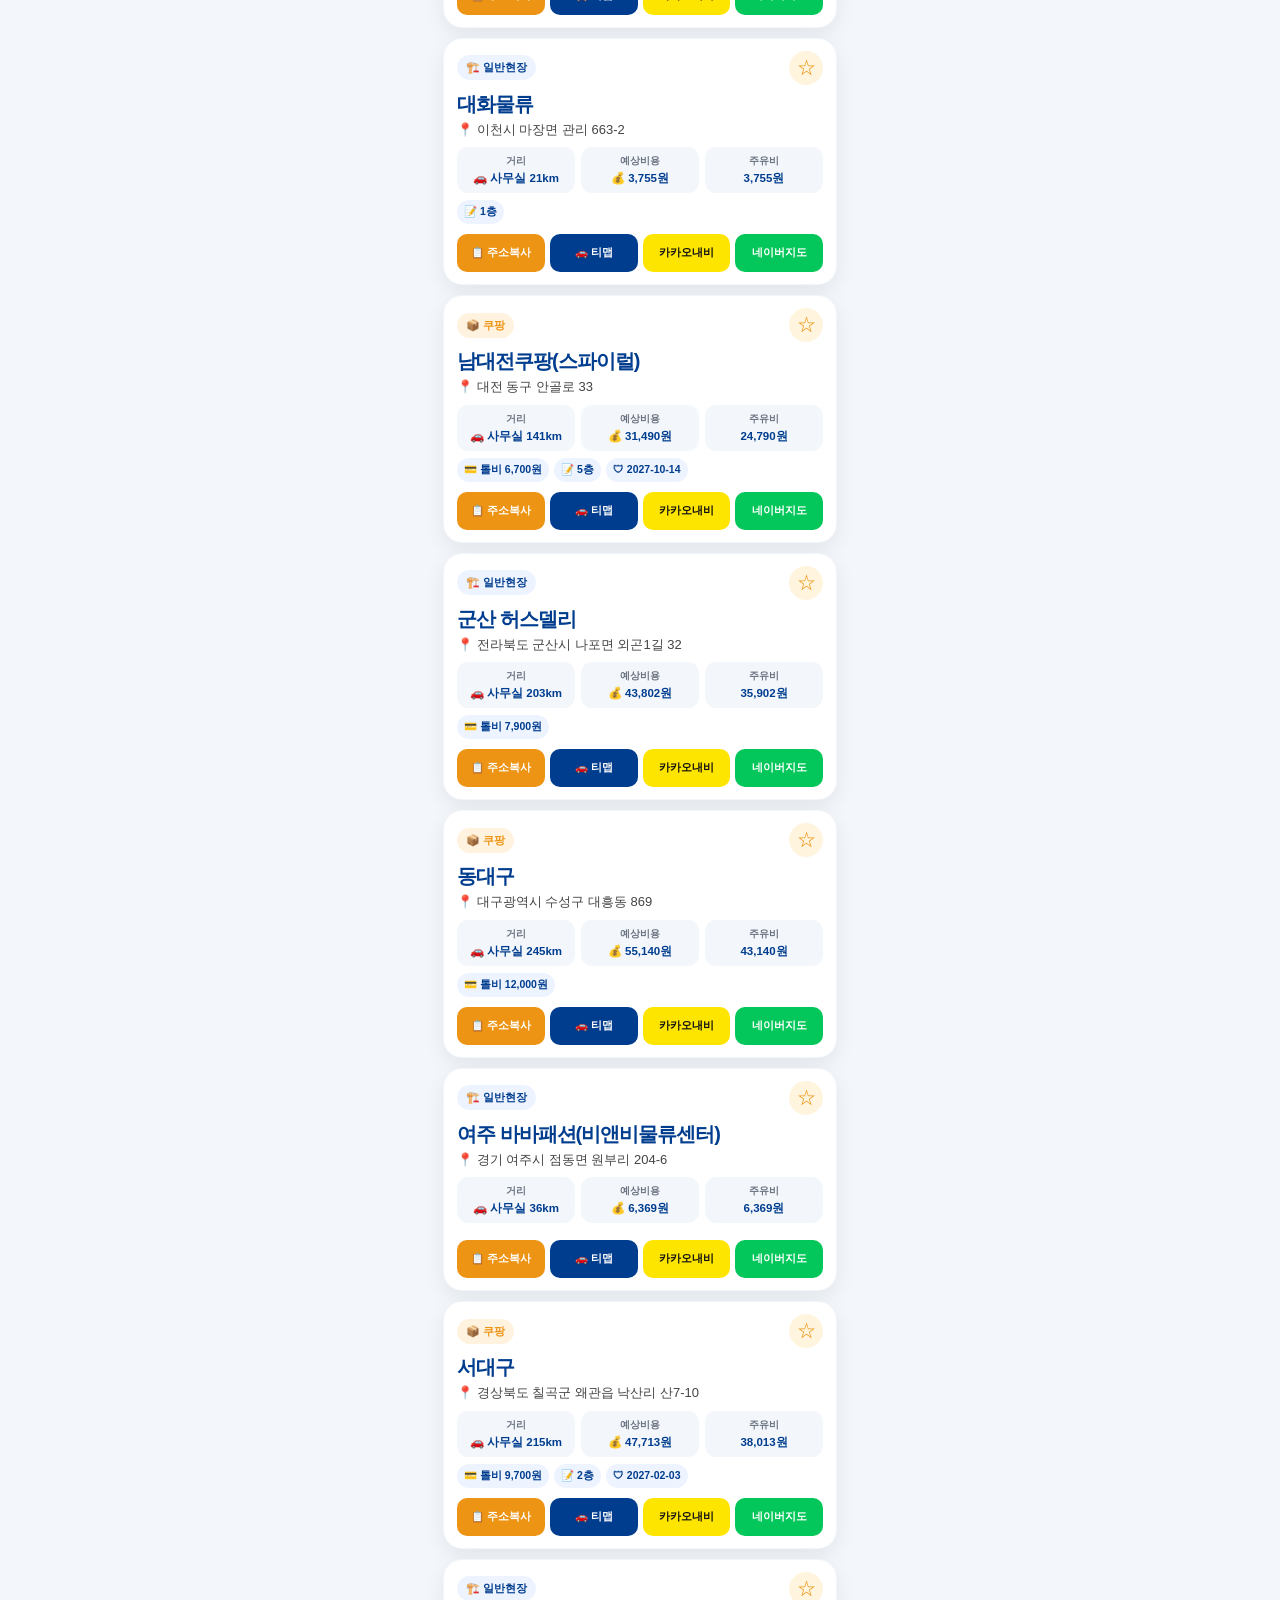
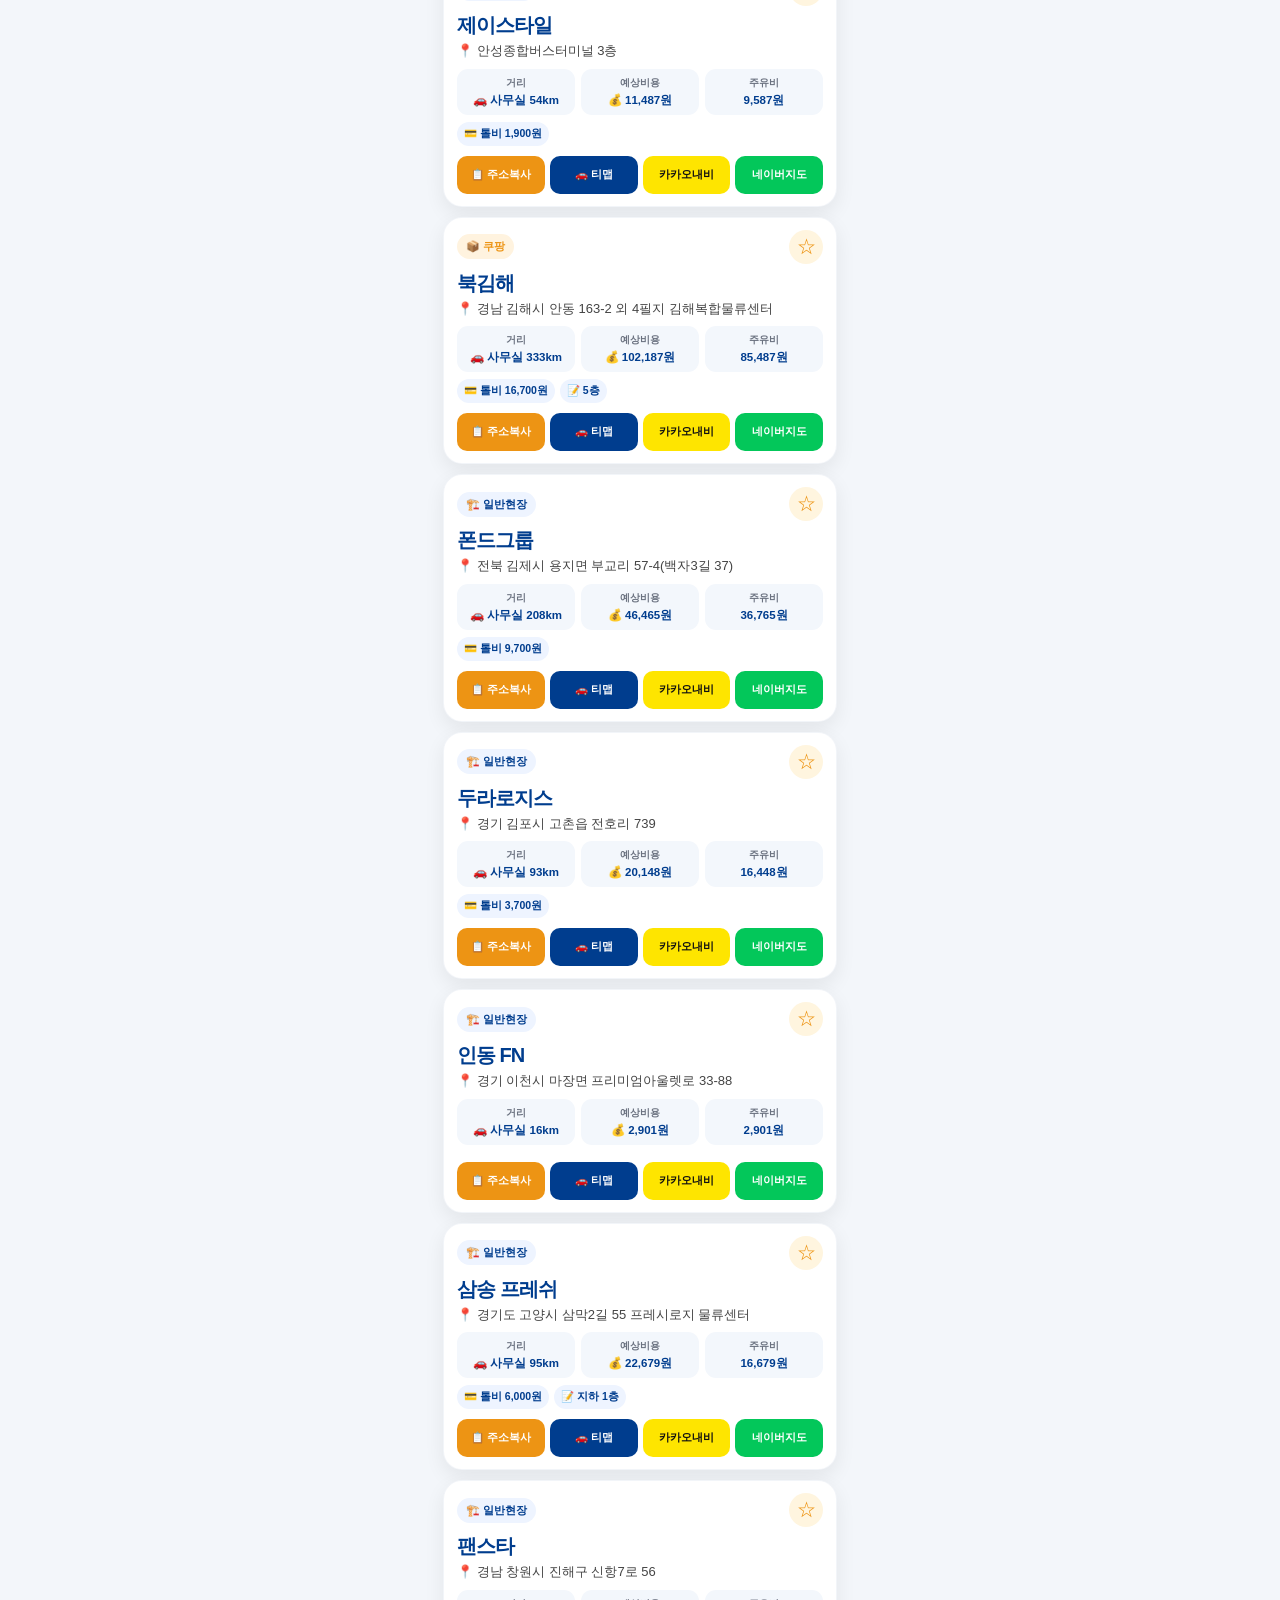
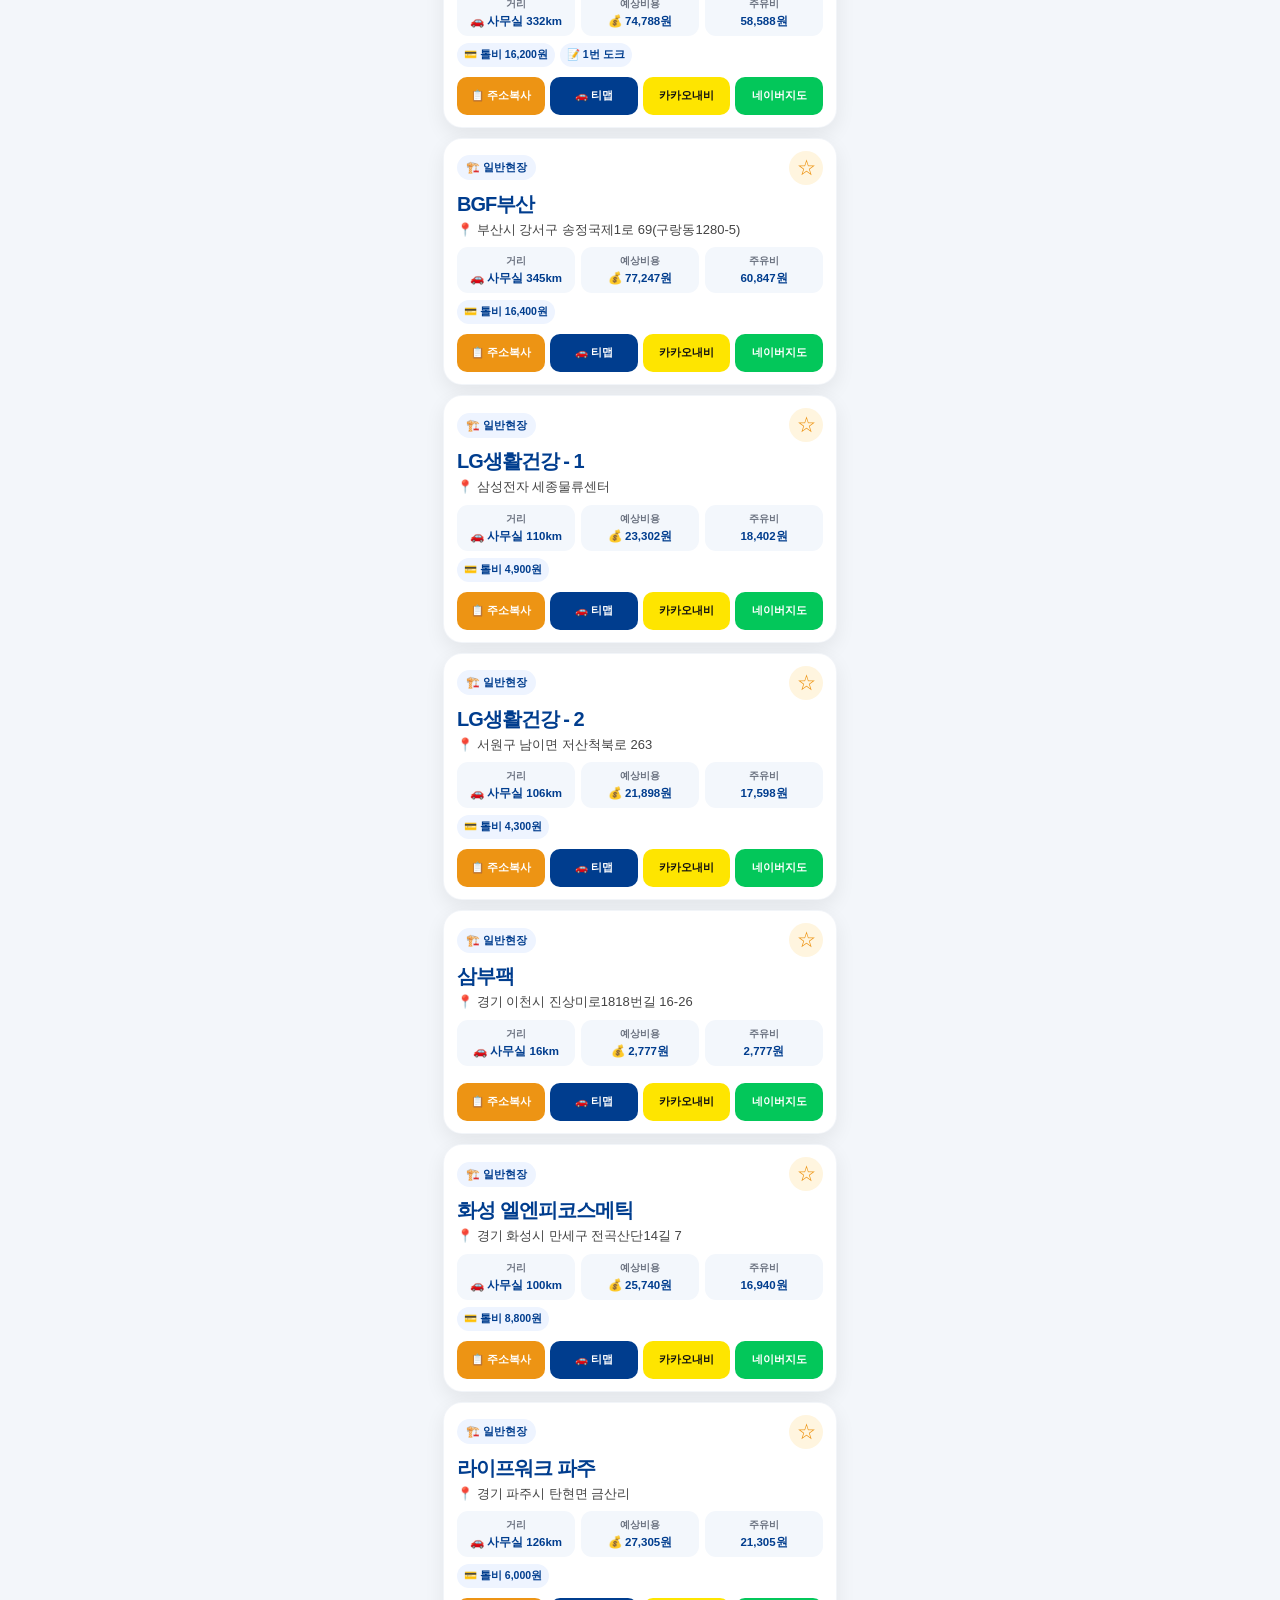
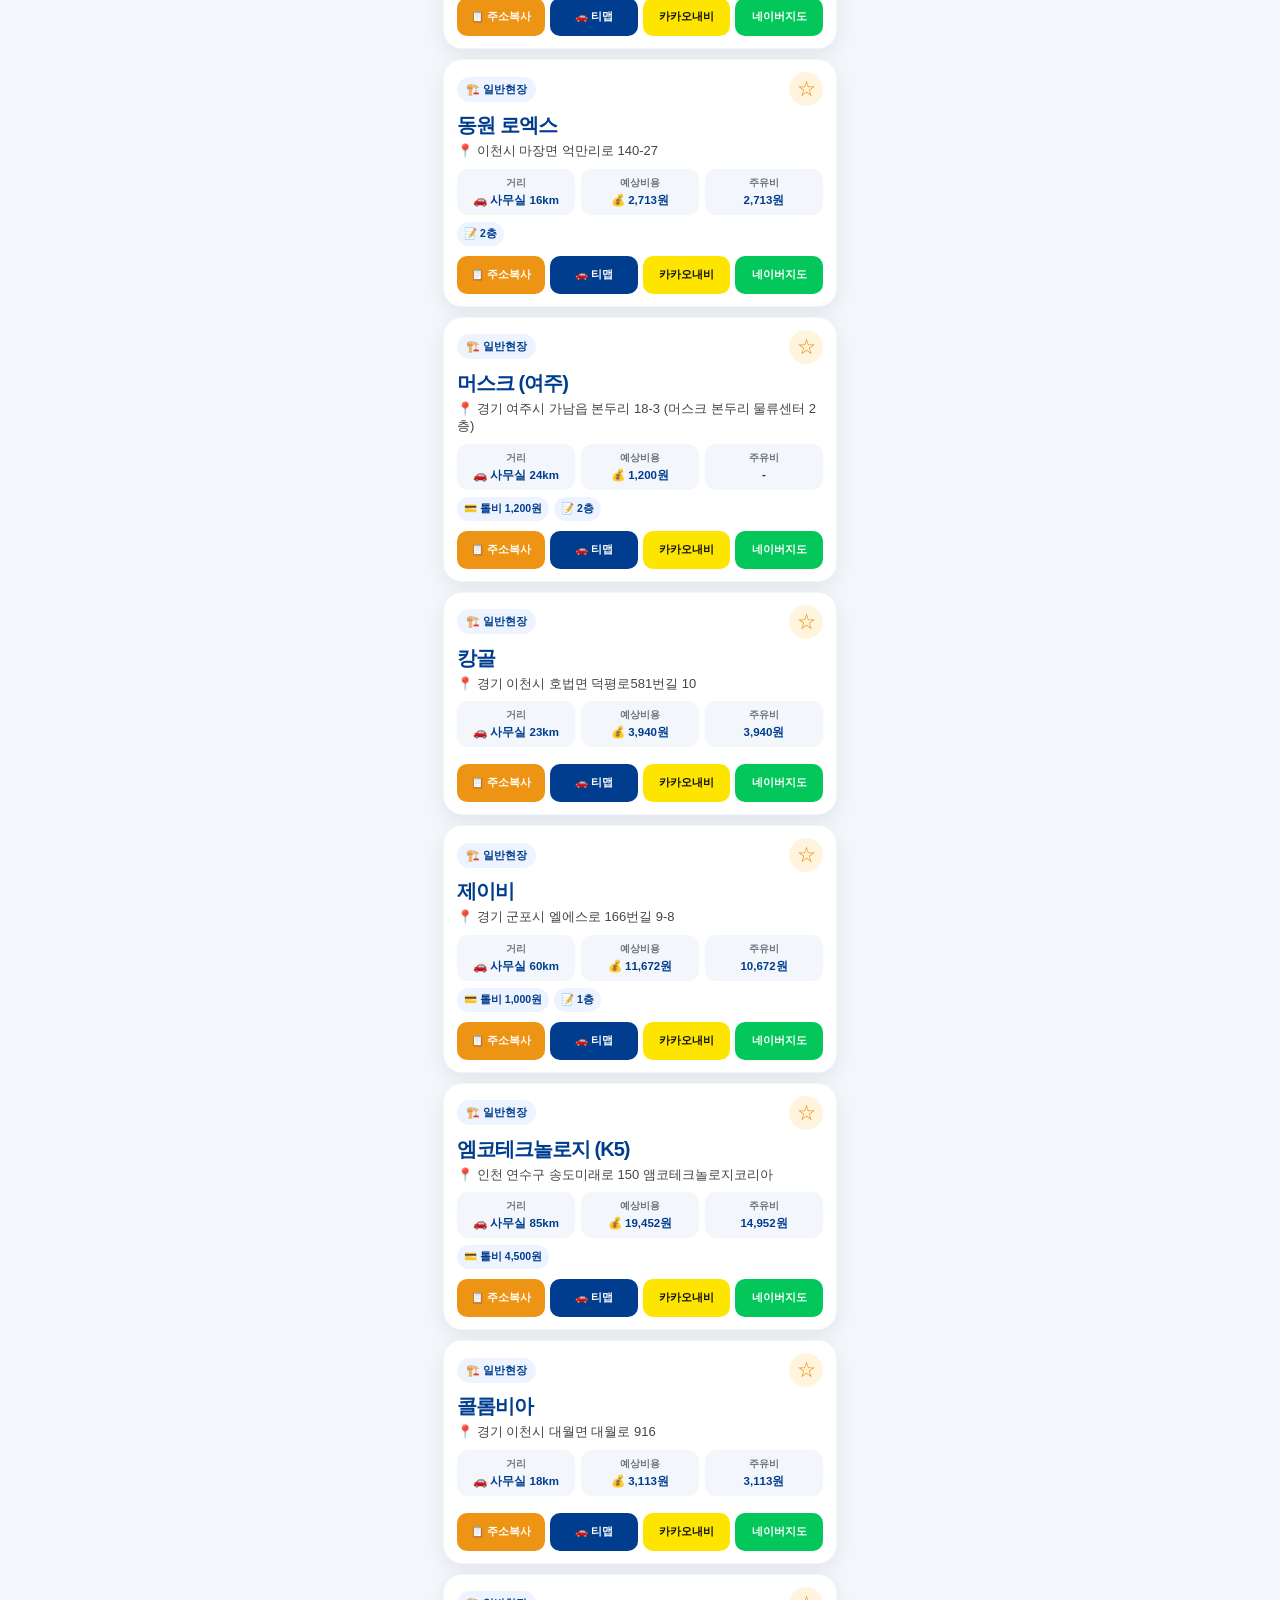
==== commit 61474865: "Add files via upload" ====
--- a/index.html
+++ b/index.html
@@ -13,12 +13,12 @@
 
   <title>TOTAL ENG 현장주소</title>
 
-  <link rel="manifest" href="./manifest.json?v=3.7.1" />
-  <link rel="stylesheet" href="./style.css?v=3.7.1" />
+  <link rel="manifest" href="./manifest.json?v=3.7.2" />
+  <link rel="stylesheet" href="./style.css?v=3.7.2" />
   <link rel="icon" type="image/png" sizes="32x32" href="./img/favicon-32.png" />
   <link rel="apple-touch-icon" sizes="180x180" href="./img/icon-180.png" />
 </head>
-<body data-app-version="V3.7.1">
+<body data-app-version="V3.7.2">
   <div id="kakaoGuide" class="kakao-guide" hidden aria-hidden="true" role="dialog" aria-modal="true" aria-labelledby="kakaoGuideTitle">
     <div class="kakao-guide-card">
       <img class="kakao-guide-logo" src="./img/logo.png" alt="TOTAL ENG" />
@@ -231,6 +231,7 @@
         <button type="button" data-category="우리회사" aria-pressed="false">우리회사</button>
         <button type="button" data-category="현장" aria-pressed="false">현장</button>
         <button type="button" data-category="협력사" aria-pressed="false">협력사</button>
+        <button type="button" data-category="코텍전자" aria-pressed="false">코텍전자</button>
       </nav>
       <div class="contacts-toolbar"><span id="contactCount">전체 0명</span><button id="addContactBtn" type="button">+ 연락처 추가</button></div>
       <div class="contacts-toolbar"><p id="contactStatus" role="status" aria-live="polite">주소록 연결 대기</p><button id="refreshContactsBtn" type="button">새로고침</button></div>
@@ -238,7 +239,7 @@
     </section>
 
     <footer class="app-footer">
-      <span id="versionText">V3.7.1</span>
+      <span id="versionText">V3.7.2</span>
       <span id="updatedText">업데이트 확인 중</span>
     </footer>
   </div>
@@ -263,6 +264,8 @@
       <section class="settings-section">
         <p id="syncStatus" role="status" aria-live="polite">최신 목록 확인 중…</p>
         <button id="checkUpdateBtn" class="settings-primary-small" type="button">업데이트 확인</button>
+        <p>현재 앱 주소: <span id="appLocation" style="overflow-wrap:anywhere"></span></p>
+        <p><a href="./recover.html">업데이트가 멈췄나요? 앱 연결 복구</a></p>
         <div class="settings-row">
           <div>
             <strong>다크모드</strong>
@@ -345,11 +348,11 @@
   <div id="updateNoticeModal" class="update-notice-modal" hidden aria-hidden="true" role="dialog" aria-modal="true" aria-labelledby="updateNoticeTitle">
     <div class="update-notice-card">
       <span class="update-notice-label">NEW UPDATE</span>
-      <div class="update-notice-version">V3.7.1</div>
+      <div class="update-notice-version">V3.7.2</div>
       <h2 id="updateNoticeTitle">앱이 새로워졌어요</h2>
       <p class="update-notice-intro">이번 업데이트에서 달라진 내용을 확인해 주세요.</p>
       <ul class="update-notice-list">
-        <li><strong>공용 주소록</strong><span>우리회사·현장·협력사 연락처를 모든 직원이 함께 관리합니다.</span></li>
+        <li><strong>코텍전자 분류 추가</strong><span>코텍 연락처 26개를 코텍전자에서 따로 모아볼 수 있습니다.</span></li>
         <li><strong>다양한 연락처 검색</strong><span>이름·직책·현장명·업체·전화번호·메모로 검색할 수 있습니다.</span></li>
         <li><strong>전화·문자 바로가기</strong><span>전화 또는 문자 앱으로 바로 연결됩니다. 연락처 수정·삭제 전 정보는 이력에 보관합니다.</span></li>
       </ul>
@@ -358,8 +361,15 @@
     </div>
   </div>
 
+  <dialog id="iosInstallGuide" class="contact-editor" aria-labelledby="iosInstallTitle">
+    <h2 id="iosInstallTitle">아이폰 홈 화면에 추가</h2>
+    <p>카카오톡·네이버 앱 안에서 열었다면 먼저 링크를 복사하고 Safari에서 열어 주세요.</p>
+    <ol><li>Safari에서 이 앱 주소를 엽니다.</li><li>공유 버튼(네모 위로 화살표)을 누릅니다. 보이지 않으면 페이지 메뉴를 펼쳐 공유를 찾으세요.</li><li>공유 메뉴를 아래로 내려 <strong>홈 화면에 추가</strong>를 선택합니다. 없으면 <strong>동작 편집</strong>에서 추가하세요.</li><li><strong>웹 앱으로 열기</strong> 항목이 있으면 켜고 <strong>추가</strong>를 누릅니다.</li><li>홈 화면의 현장주소 아이콘으로 실행합니다.</li></ol>
+    <p>회사에서 관리하는 기기는 홈 화면 추가가 제한될 수 있습니다.</p>
+    <form method="dialog"><button class="settings-primary-small">확인</button></form>
+  </dialog>
   <div id="toast" class="toast" role="status" aria-live="polite"></div>
-  <script src="./js/app.js?v=3.7.1" defer></script>
-  <script src="./js/contacts.js?v=3.7.1" defer></script>
+  <script src="./js/app.js?v=3.7.2" defer></script>
+  <script src="./js/contacts.js?v=3.7.2" defer></script>
 </body>
 </html>
--- a/style.css
+++ b/style.css
@@ -140,6 +140,7 @@
 @keyframes updatePop{from{opacity:0;transform:translateY(20px) scale(.96)}to{opacity:1;transform:translateY(0) scale(1)}}
 @media(max-width:360px){.settings-sheet,.site-editor-sheet{padding-left:14px;padding-right:14px}.settings-section{padding:14px}.settings-section-title{align-items:flex-start}.settings-primary-small{padding:0 10px;font-size:12px}.site-editor-grid{grid-template-columns:1fr}.settings-head h2{font-size:27px}}
 /* V3.7.0 공용 주소록 */
+.contacts-view .contact-filters{overflow-x:auto}.contacts-view .contact-filters button{flex:0 0 auto;min-width:62px}
 [hidden]{display:none!important}
 .app-sections{display:flex;gap:8px;padding:12px 18px 34px}.app-sections button,.contact-filters button{flex:1;border:1px solid var(--line);background:var(--card);color:var(--blue);border-radius:14px;padding:13px 8px;font-weight:800;font-size:15px}.app-sections button.selected,.contact-filters button.selected{background:var(--orange);color:#fff;border-color:var(--orange)}
 .contacts-view{padding:0 18px}.contacts-view .search-box{box-shadow:0 5px 16px #003d8e16}.contacts-view input{min-width:0}.contact-filters{display:flex;gap:6px;margin:16px 0}.contact-filters button{font-size:13px;padding:11px 3px}.contacts-toolbar{display:flex;justify-content:space-between;align-items:center;gap:10px;margin:10px 0}.contacts-toolbar button{border:0;border-radius:12px;padding:10px 12px;background:#eaf1fb;color:var(--blue);font-weight:800;cursor:pointer}#addContactBtn{background:var(--orange);color:white}#contactStatus{font-size:12px;color:var(--muted);line-height:1.5;flex:1}.contact-card{border:1px solid var(--line);background:var(--card);border-radius:22px;padding:16px;margin:14px 0;box-shadow:0 6px 20px #003d8e0b}.contact-card h3{margin:10px 0;color:var(--blue);font-size:23px}.contact-card small{font-size:15px;font-weight:600}.contact-card p{margin:7px 0;line-height:1.5;overflow-wrap:anywhere}.contact-note{white-space:pre-wrap;color:var(--muted)}.contact-badge{font-size:12px;font-weight:800;color:var(--blue);background:#eaf1fb;padding:7px 10px;border-radius:9px}.contact-actions{display:flex;gap:10px;margin-top:14px}.contact-actions a,.contact-actions button{flex:1;border:0;display:flex;align-items:center;justify-content:center;text-decoration:none;border-radius:14px;background:var(--blue);color:white;min-height:48px;font-size:17px;font-weight:800}.contact-actions a:nth-child(2){background:#fff0d6;color:#a45900}.contact-editor{width:calc(100% - 28px);max-width:430px;max-height:90dvh;border:0;border-radius:24px;padding:22px;color:var(--text);background:var(--card);overflow:auto}.contact-editor::backdrop{background:#06152aba}.contact-editor label{display:block;margin:12px 0;font-weight:700}.contact-editor input,.contact-editor select,.contact-editor textarea{display:block;width:100%;box-sizing:border-box;font:inherit;margin-top:6px;border:1px solid #cdd5df;border-radius:10px;padding:12px;background:var(--card);color:var(--text)}.contact-editor p{font-size:13px;color:var(--muted)}#deleteContactBtn{background:#b42318}.contact-editor button:disabled{opacity:.6}body.dark .contact-card,body.dark .contact-editor{background:#1b2230;color:#eee}body.dark .contact-card h3{color:#a4c7ff}body.dark .contact-editor input,body.dark .contact-editor textarea,body.dark .contact-editor select{background:#252e3e;color:white}body.dark .app-sections button:not(.selected),body.dark .contact-filters button:not(.selected){background:#252e3e;color:#bcd3ff}
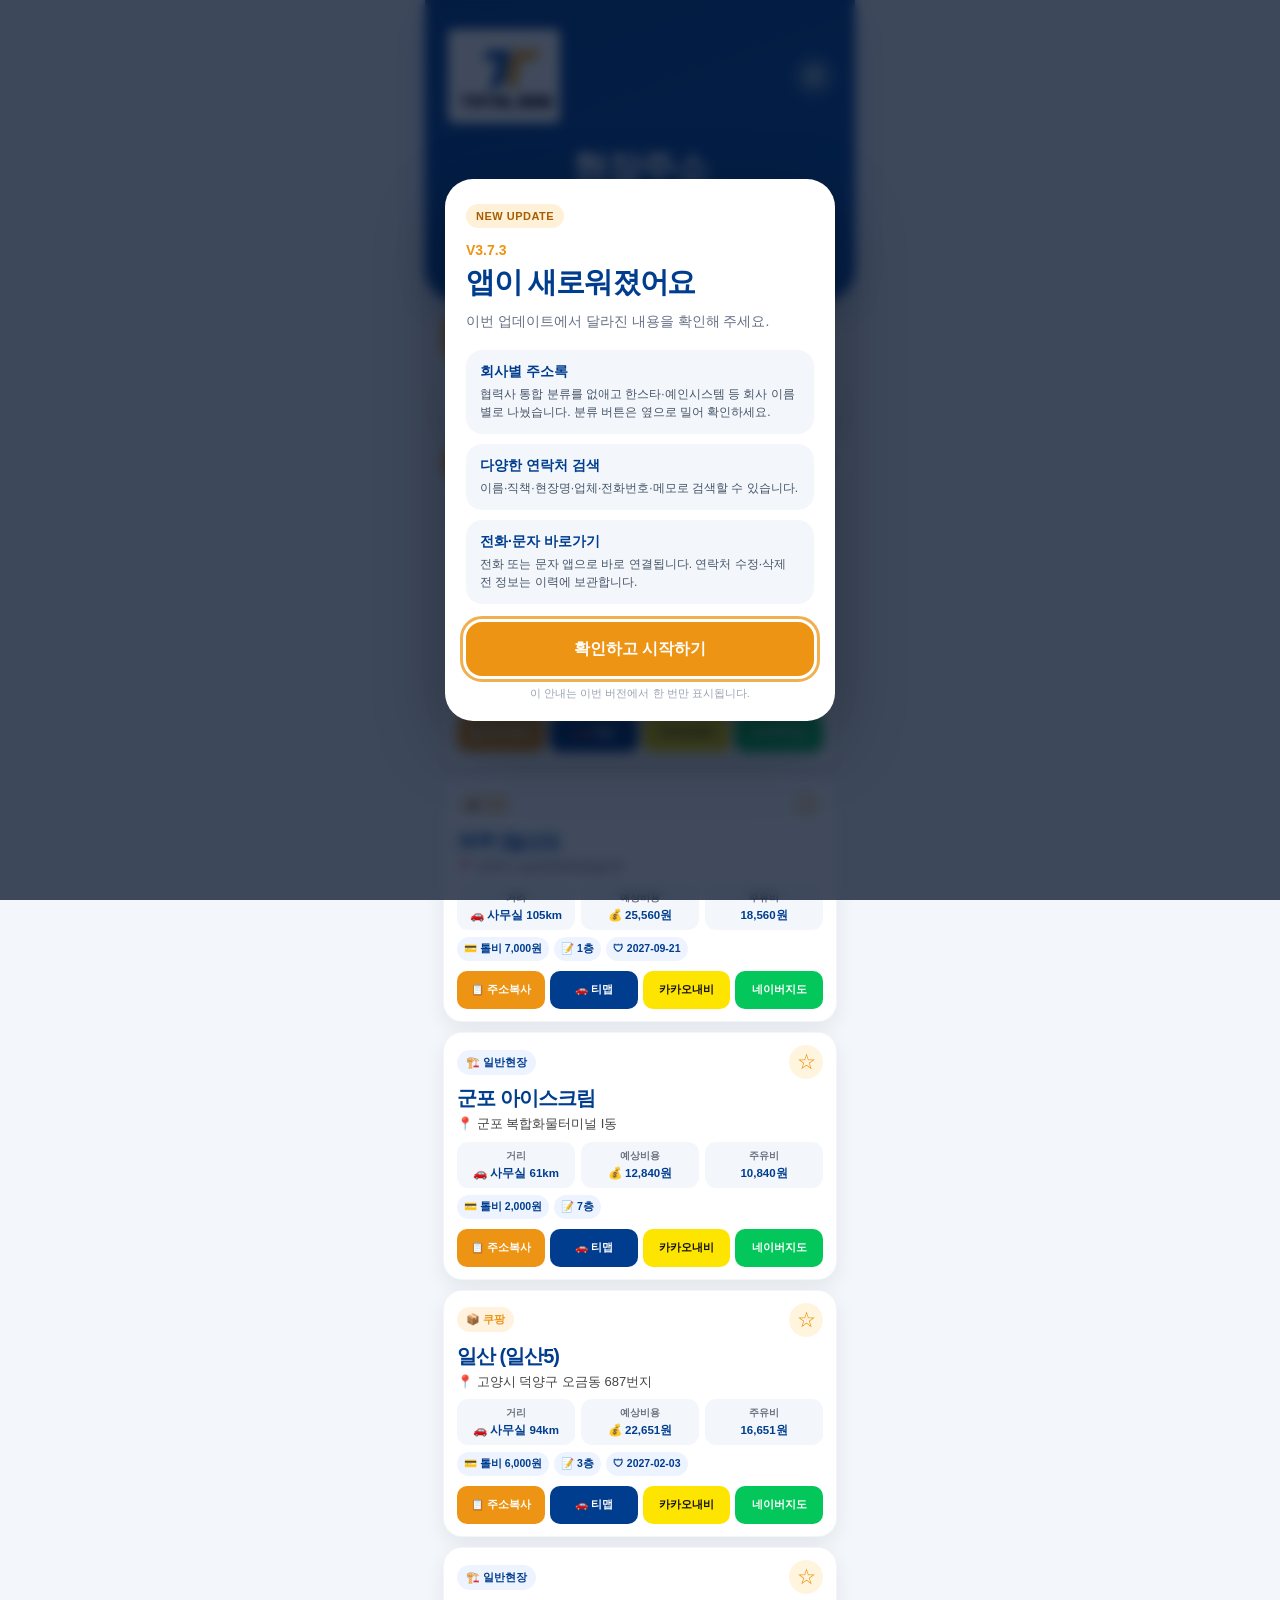
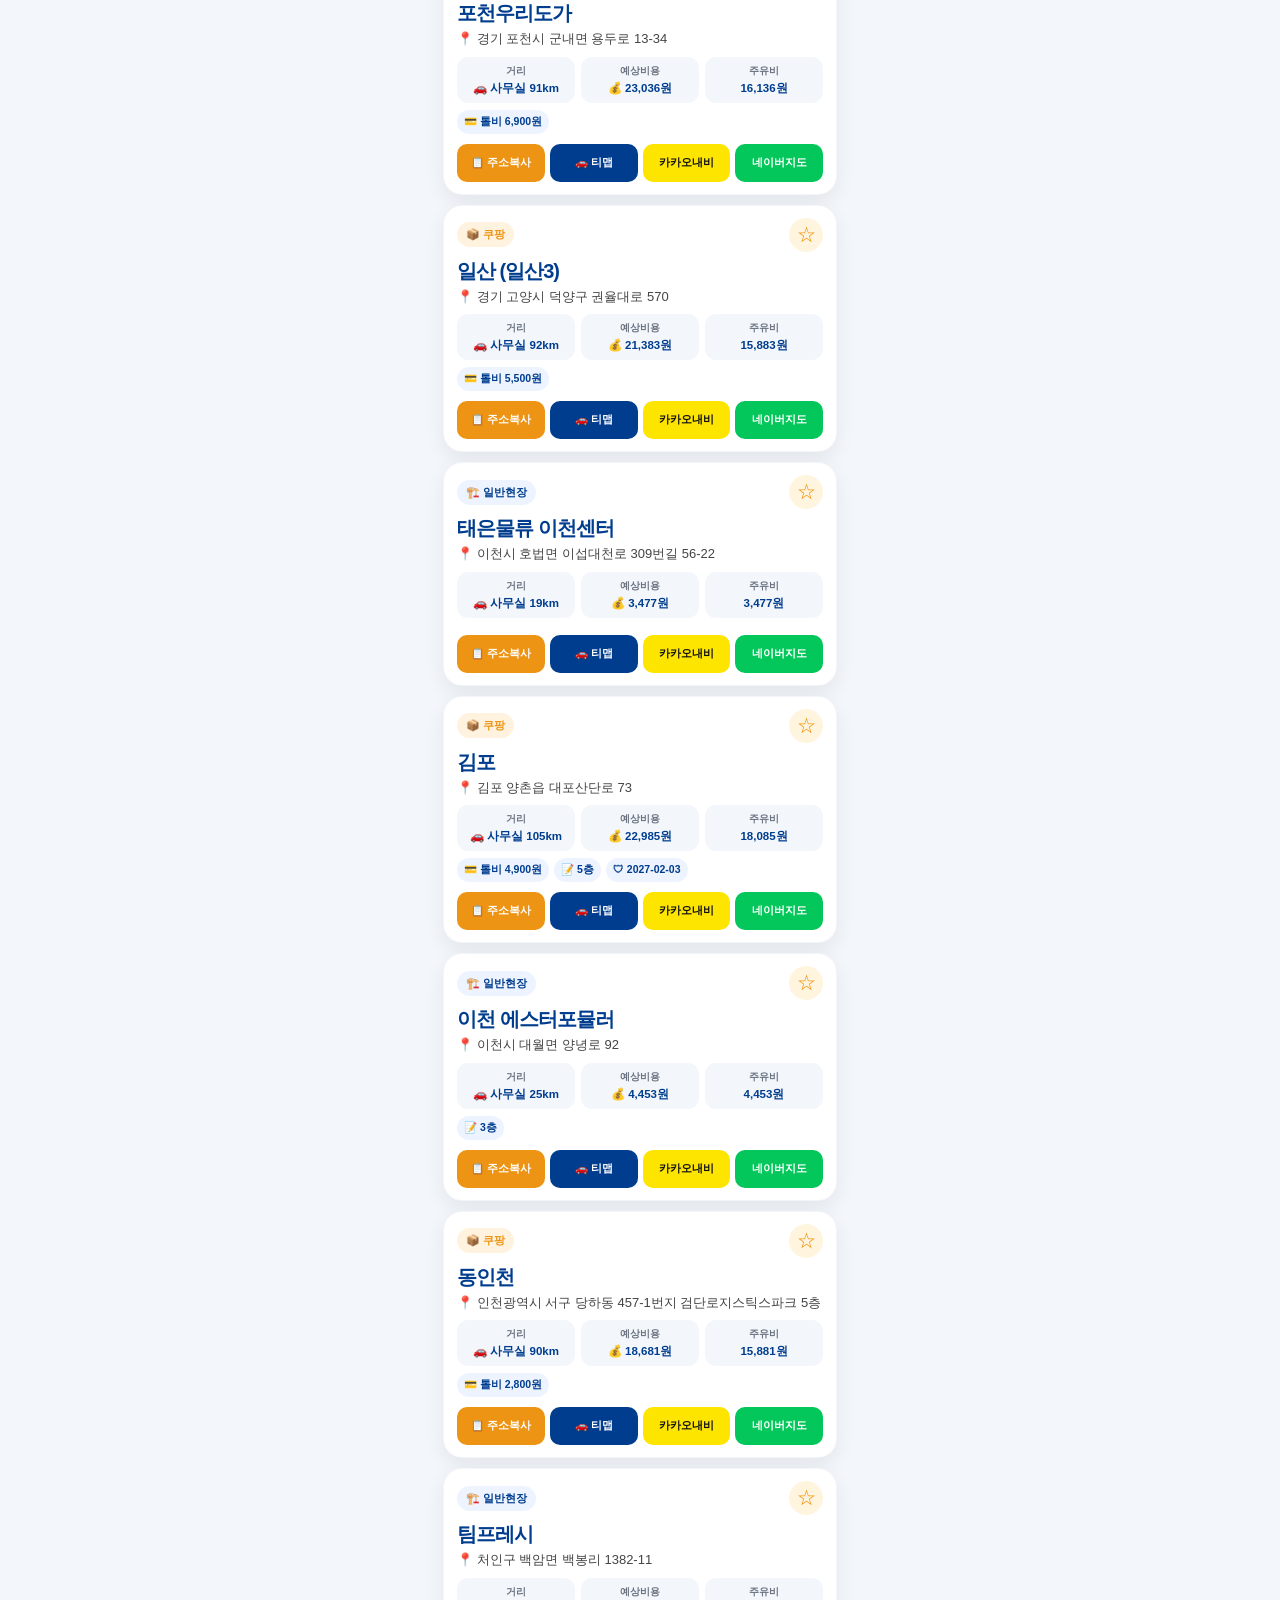
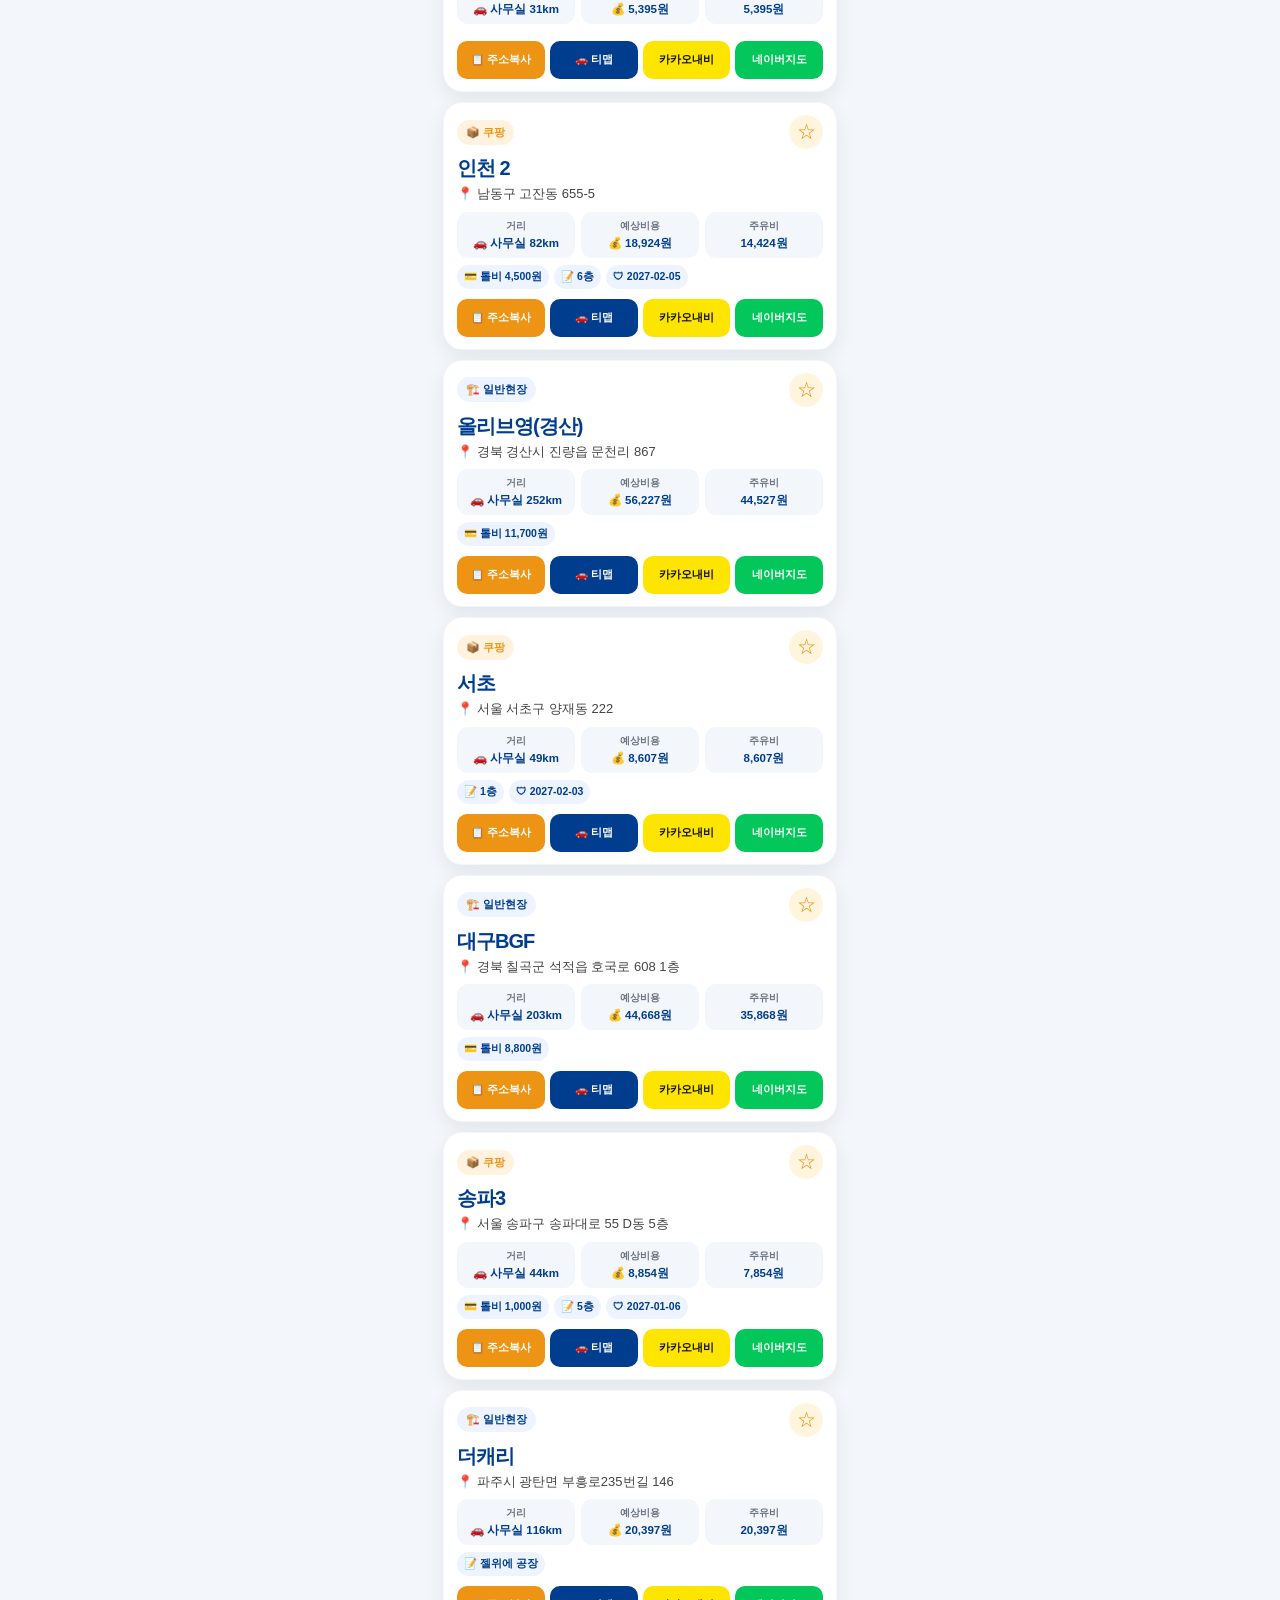
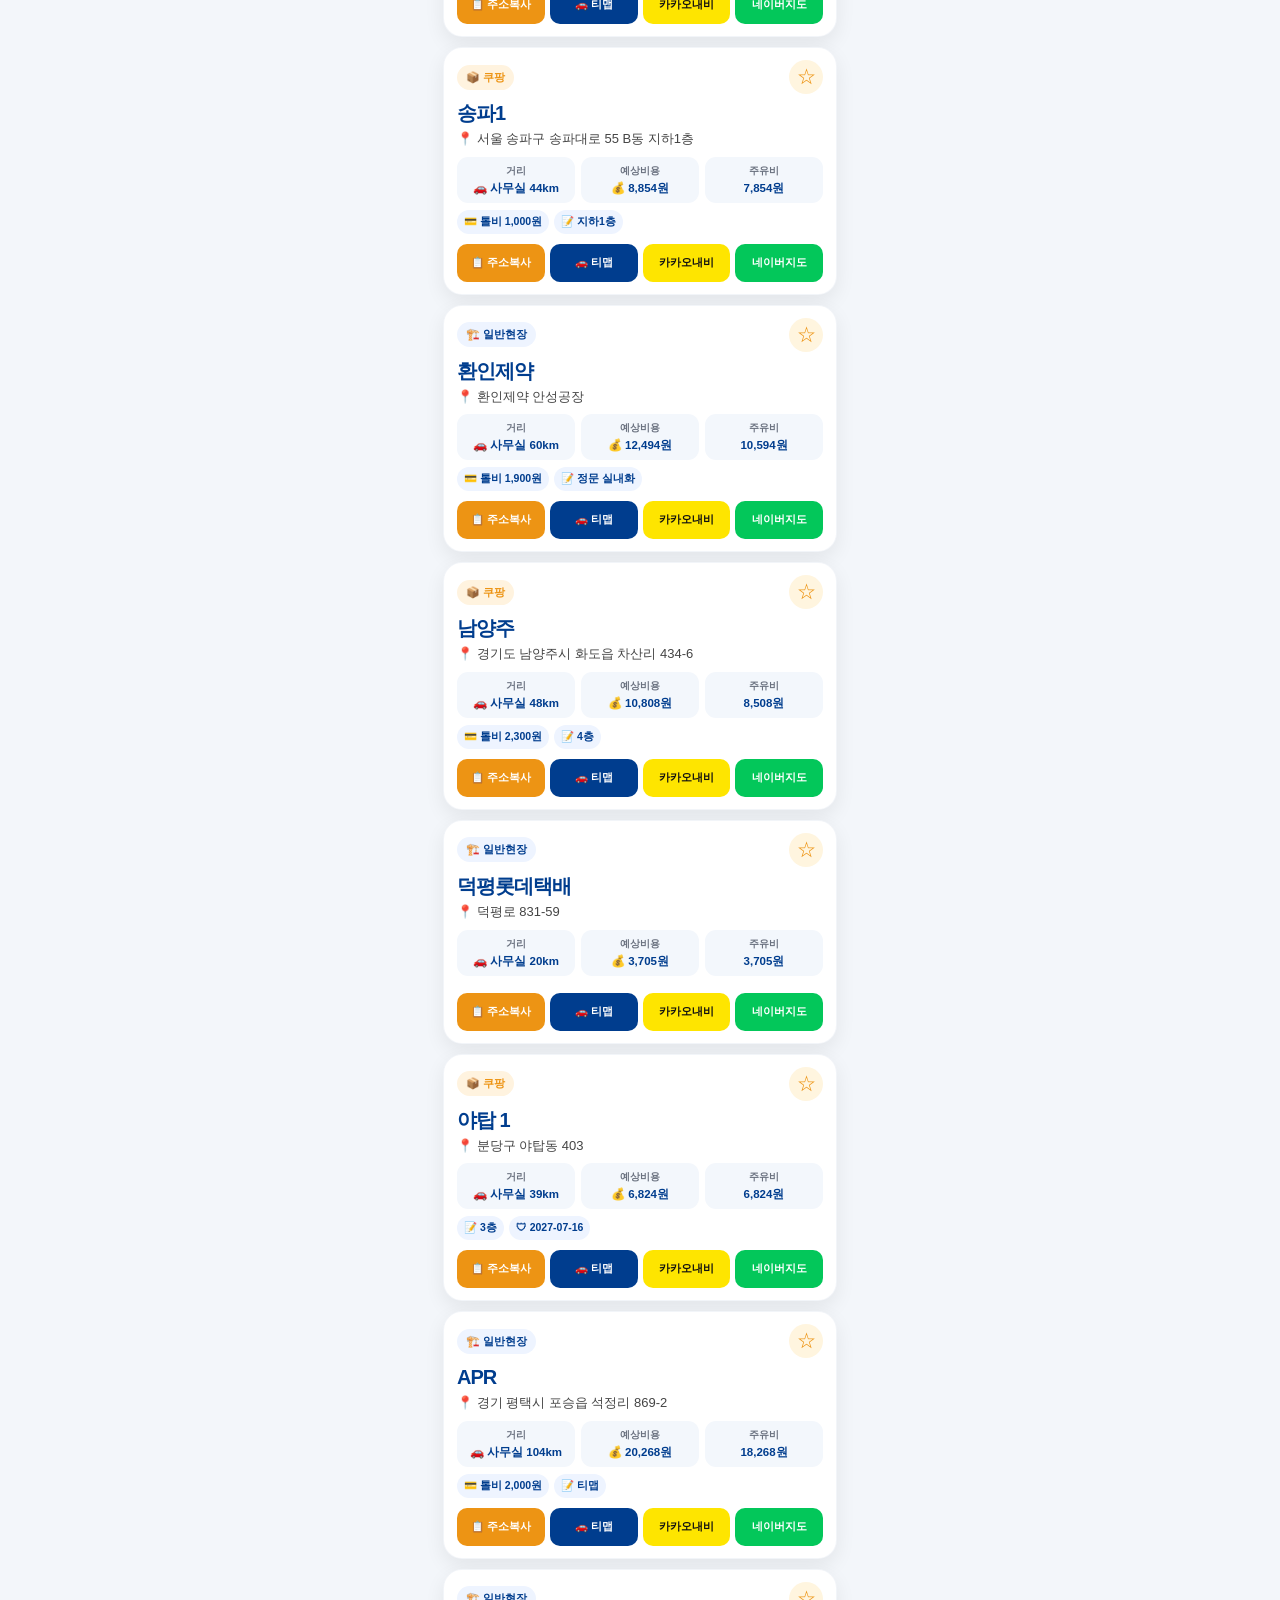
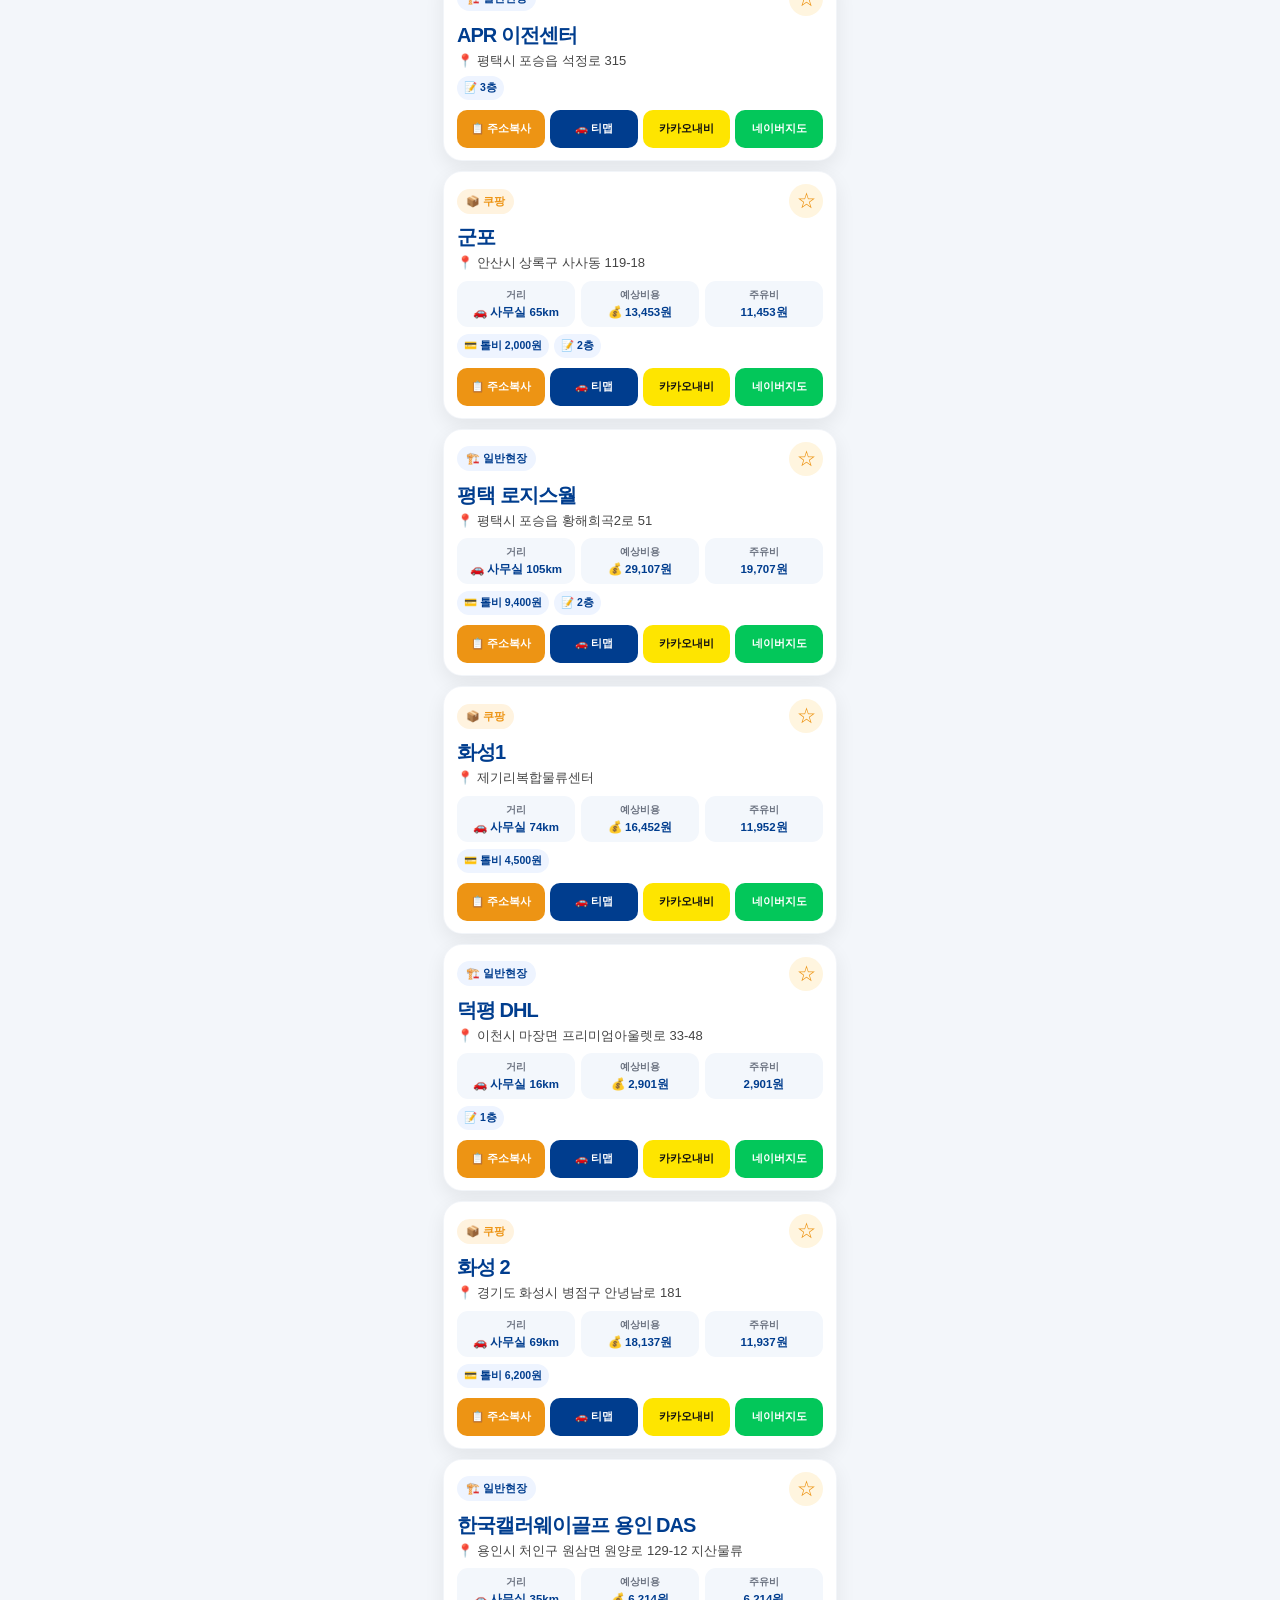
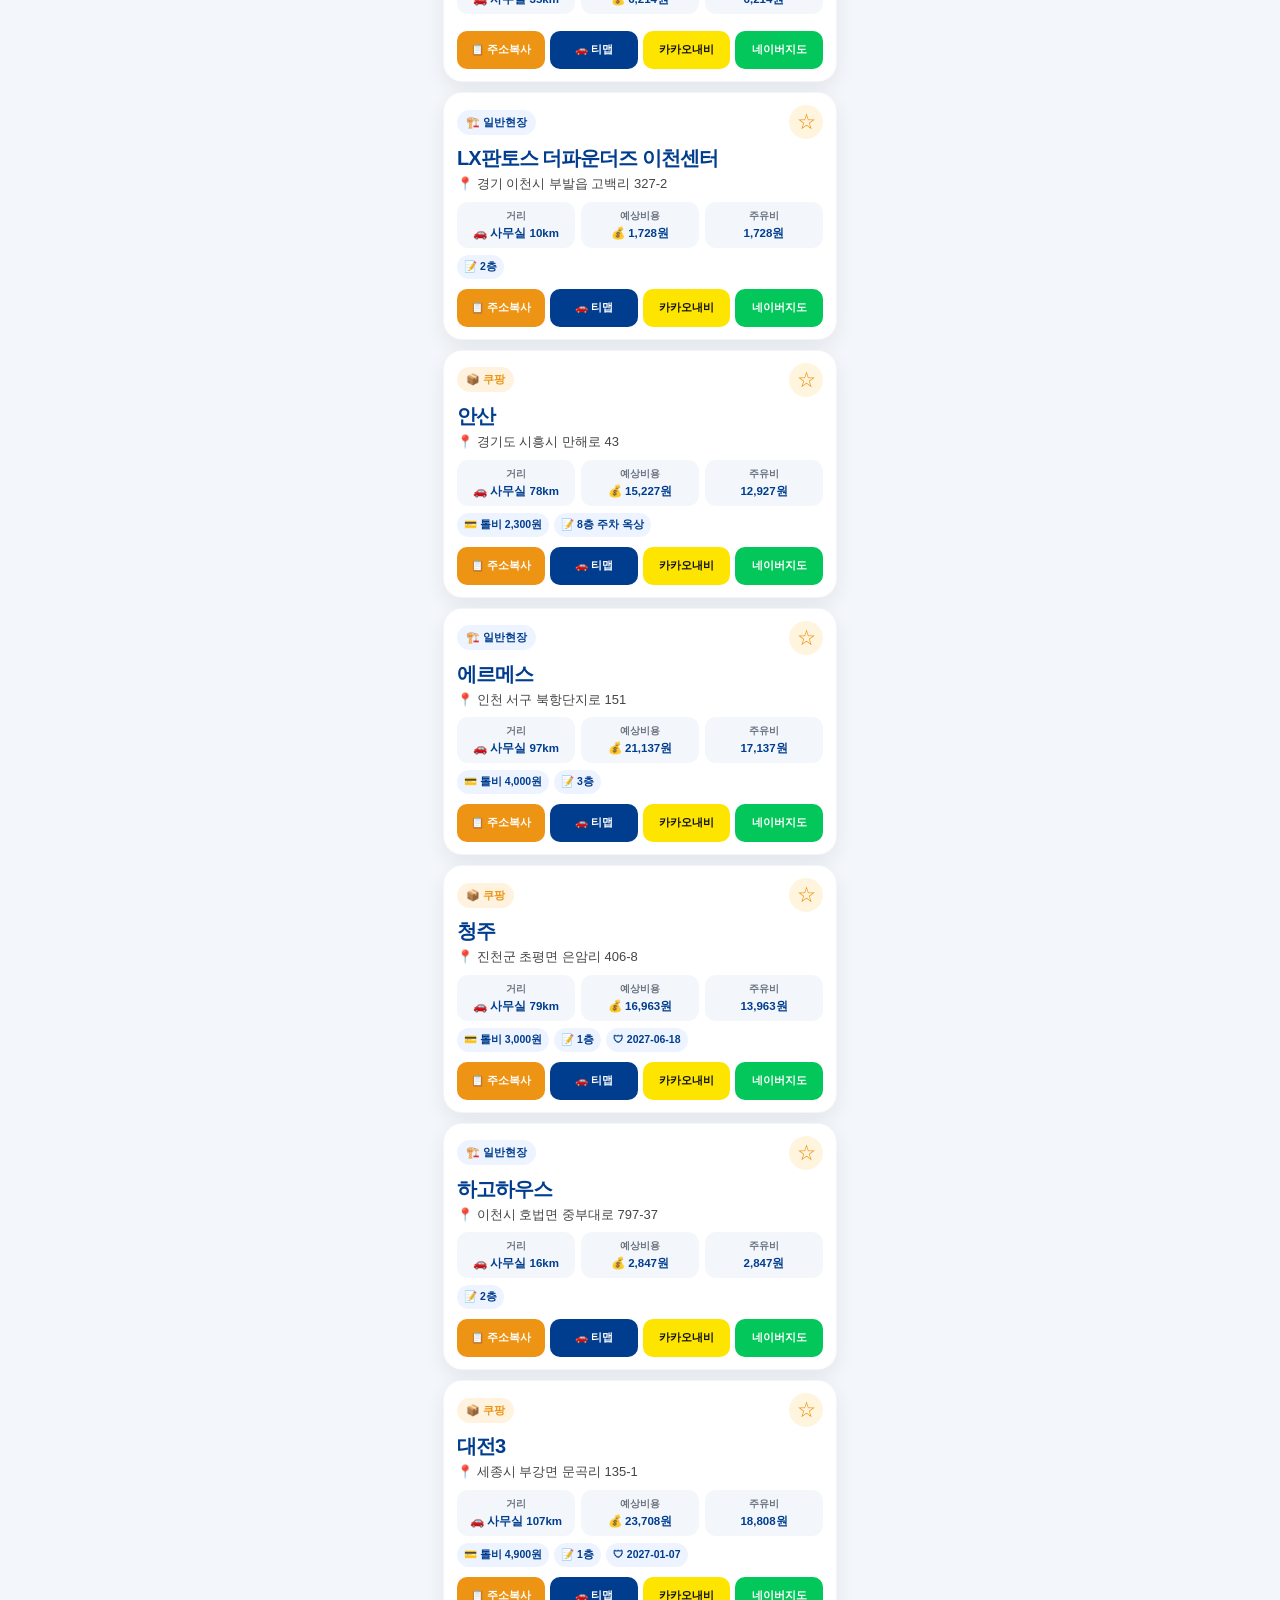
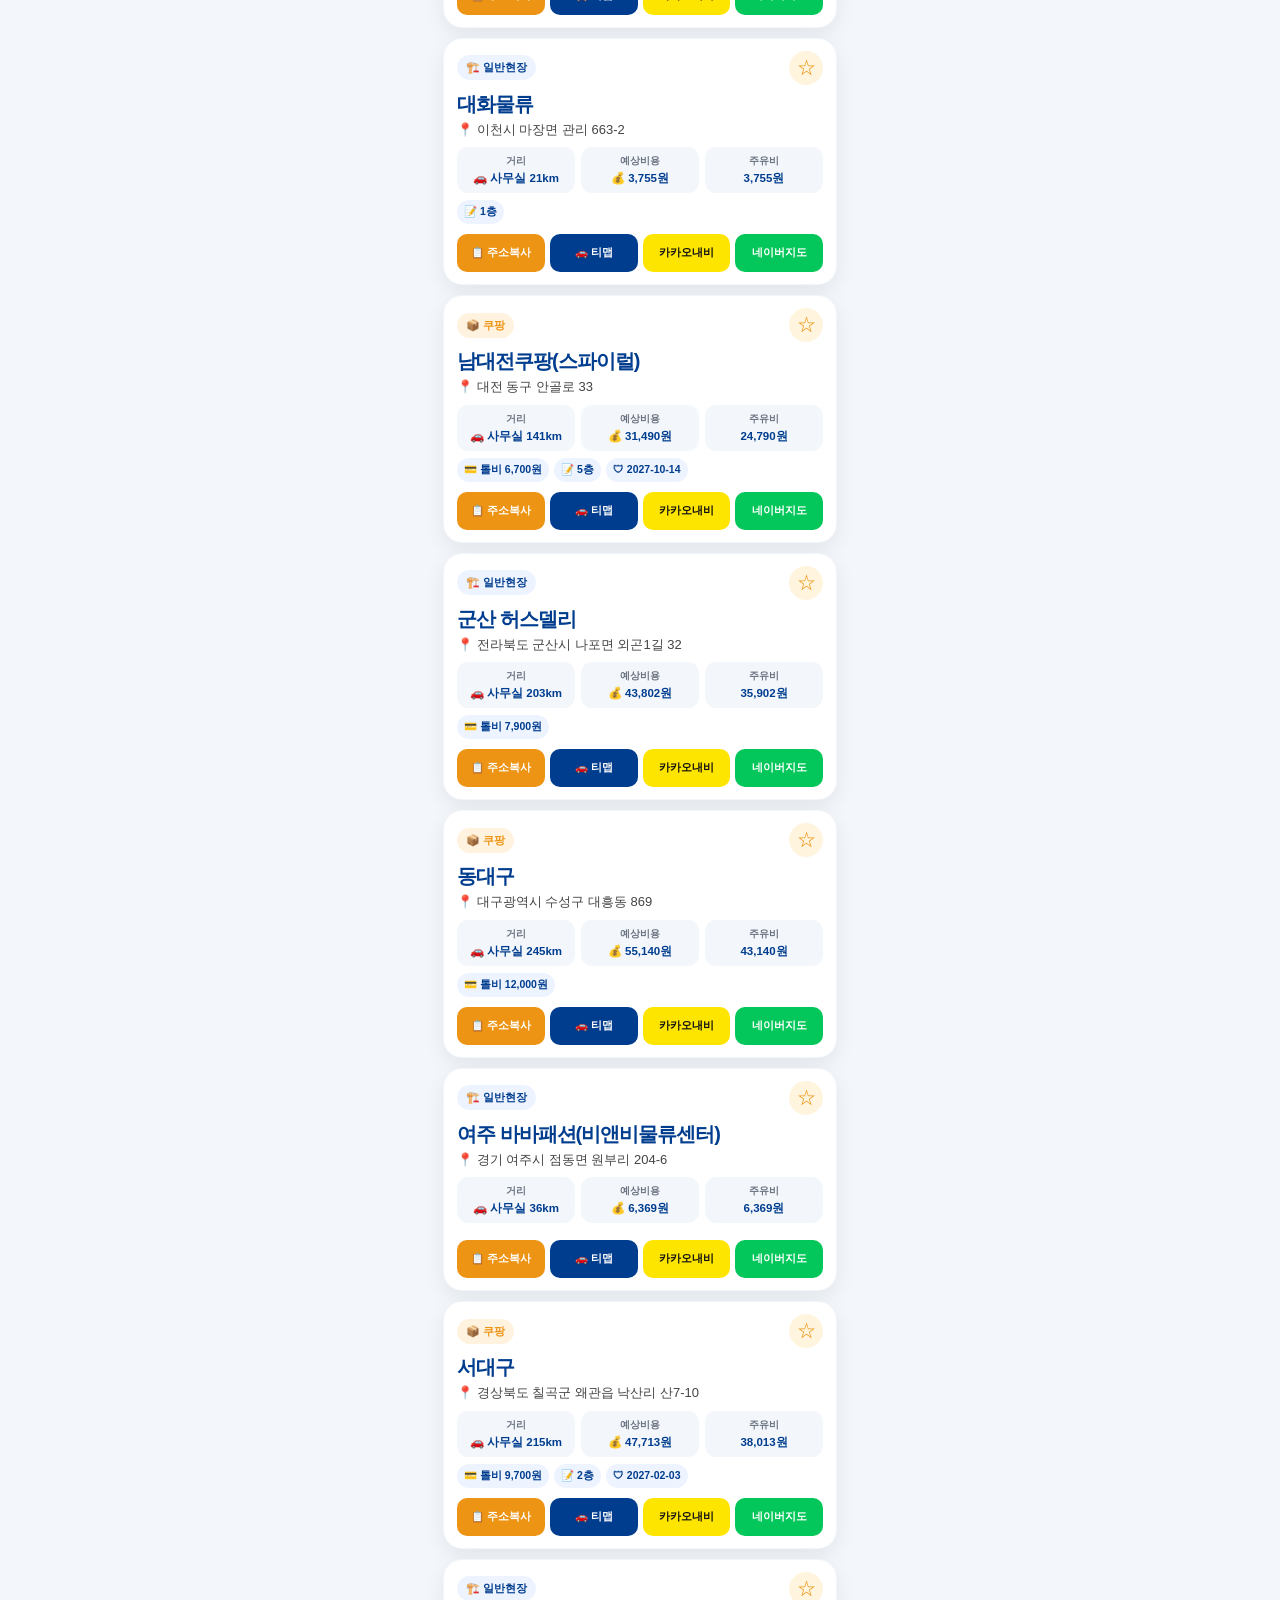
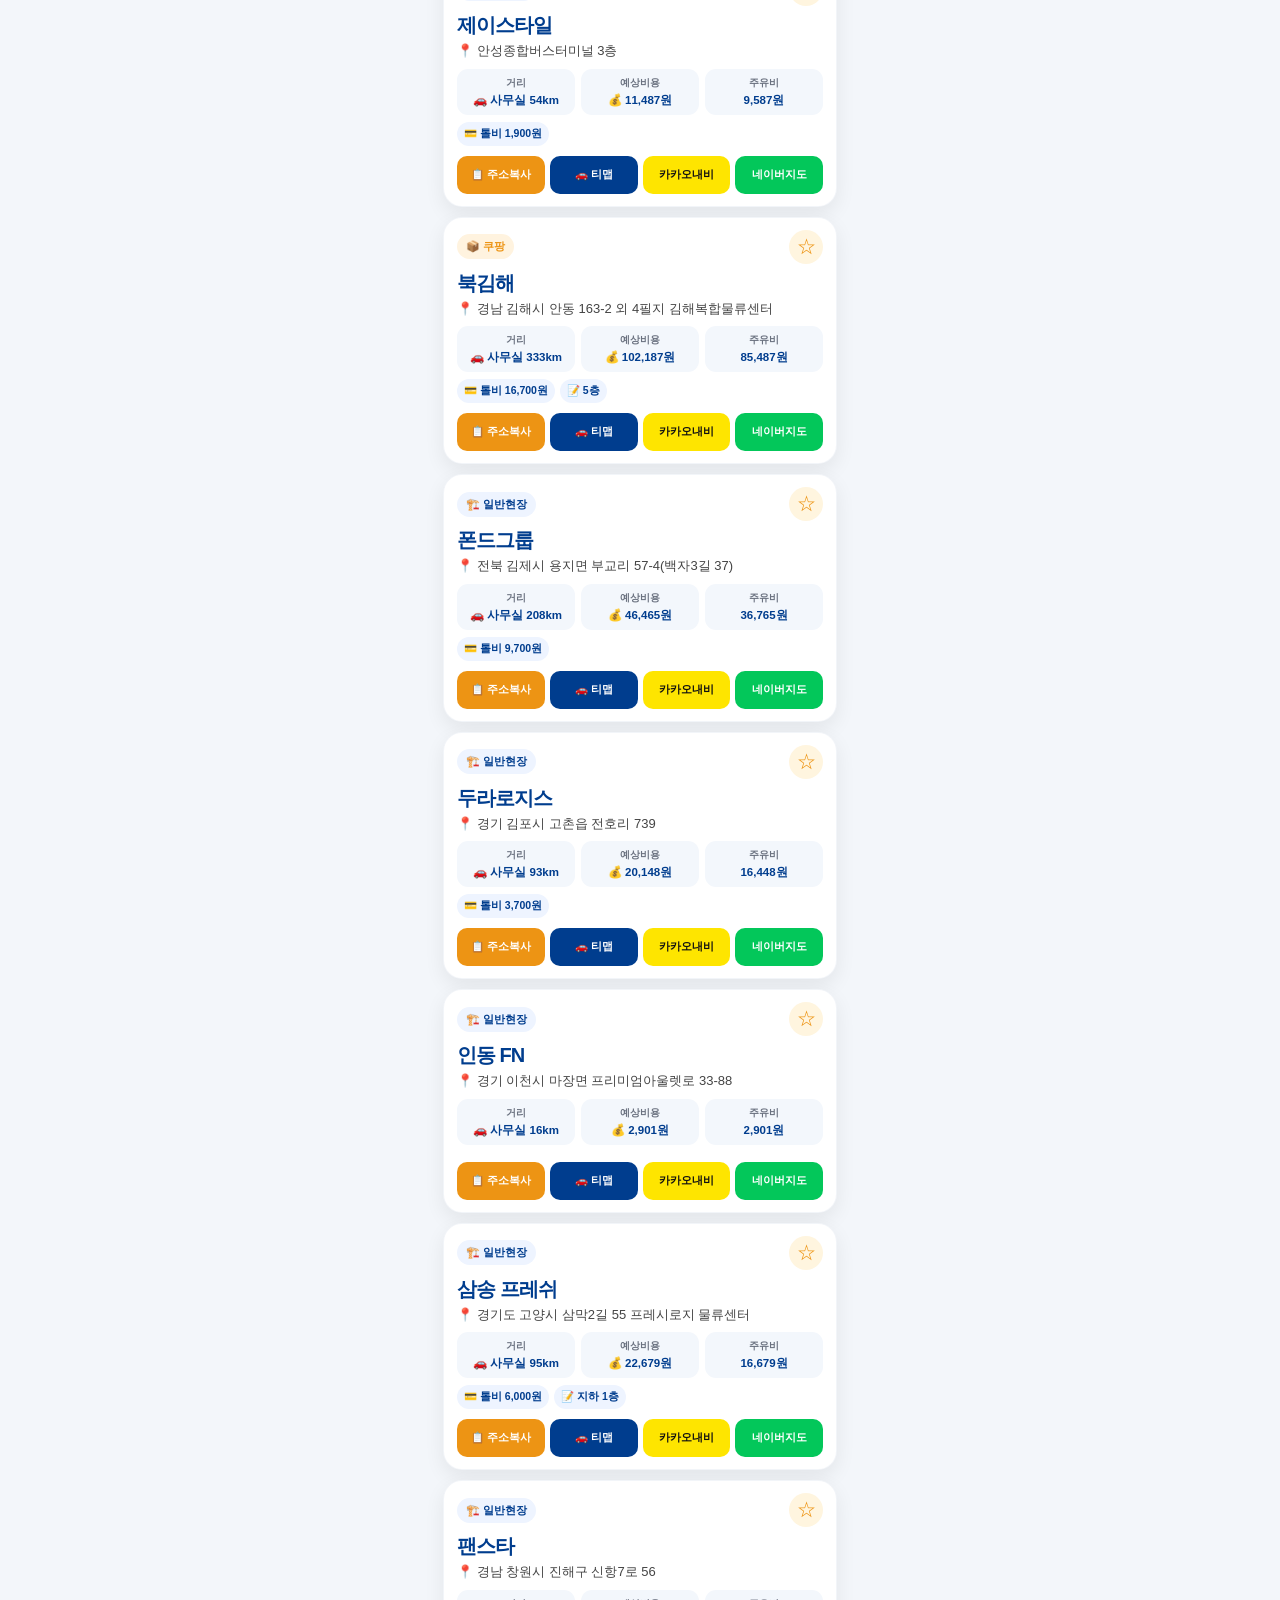
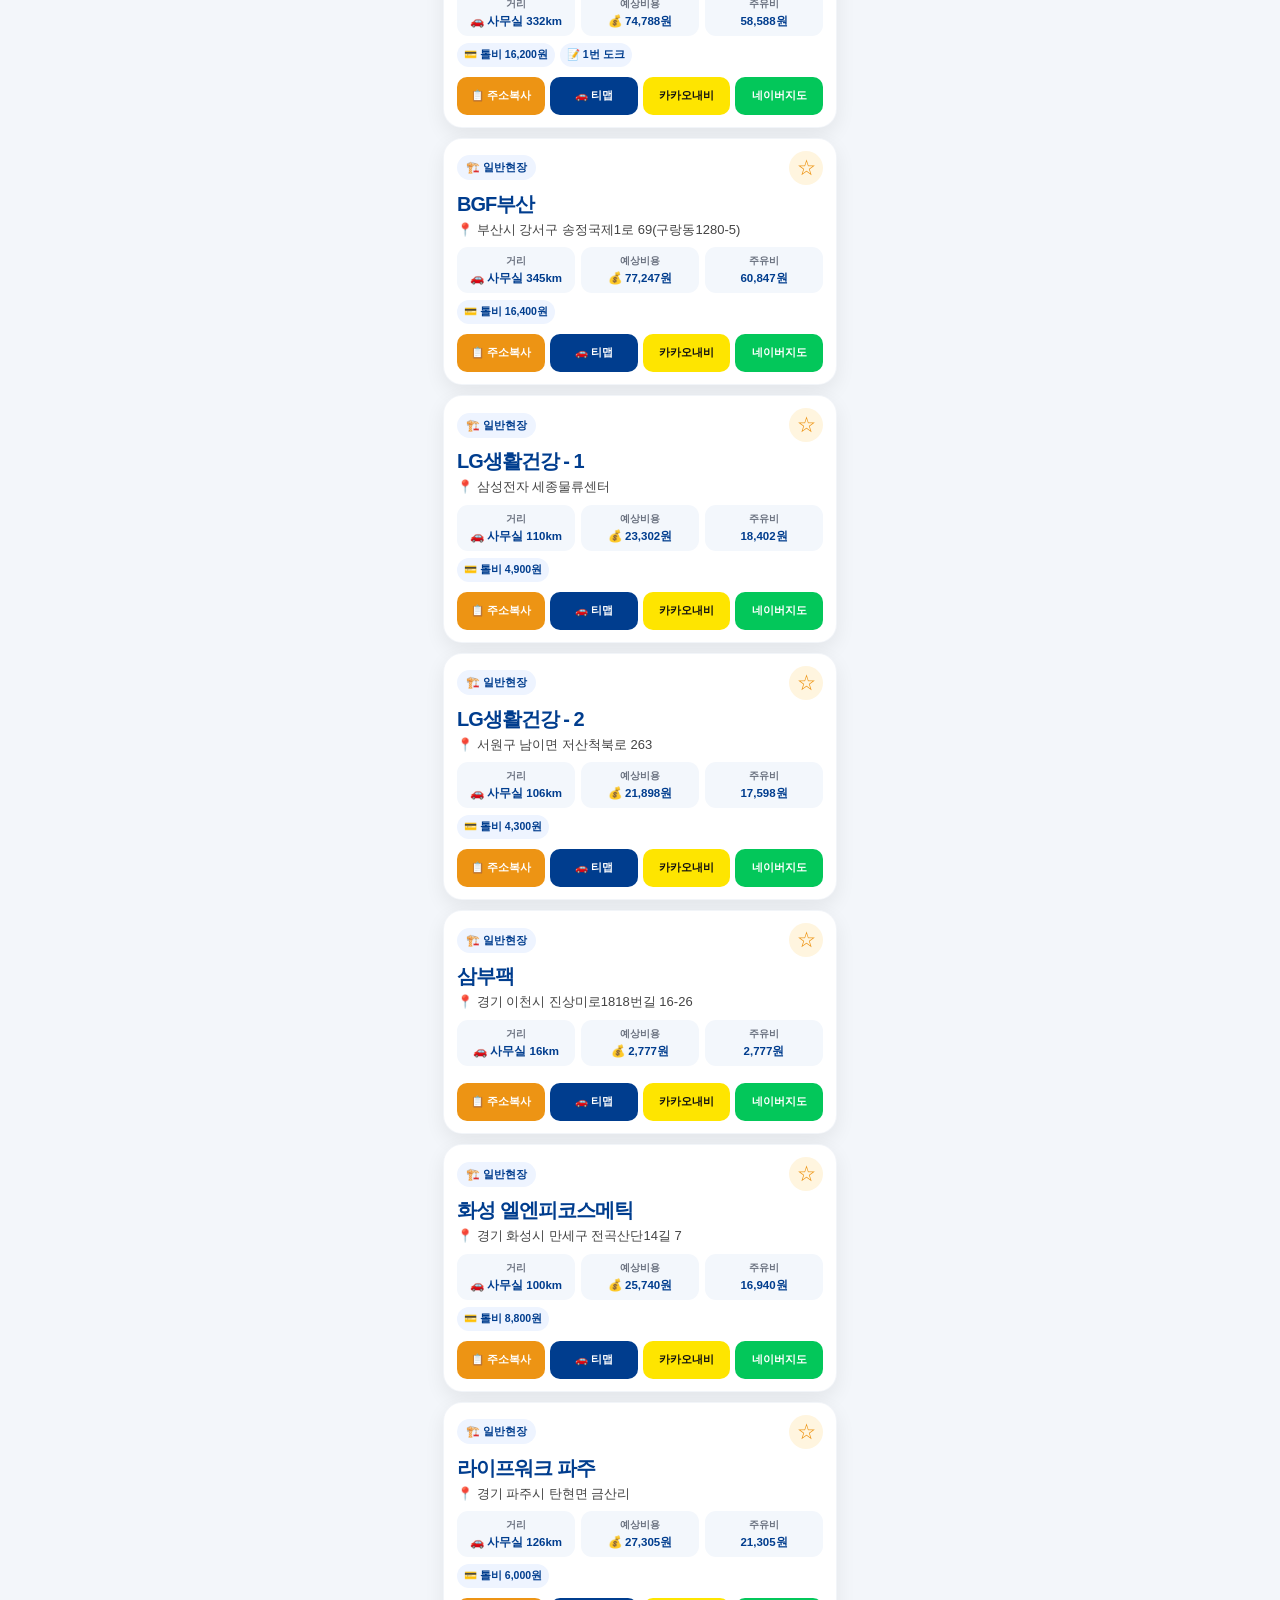
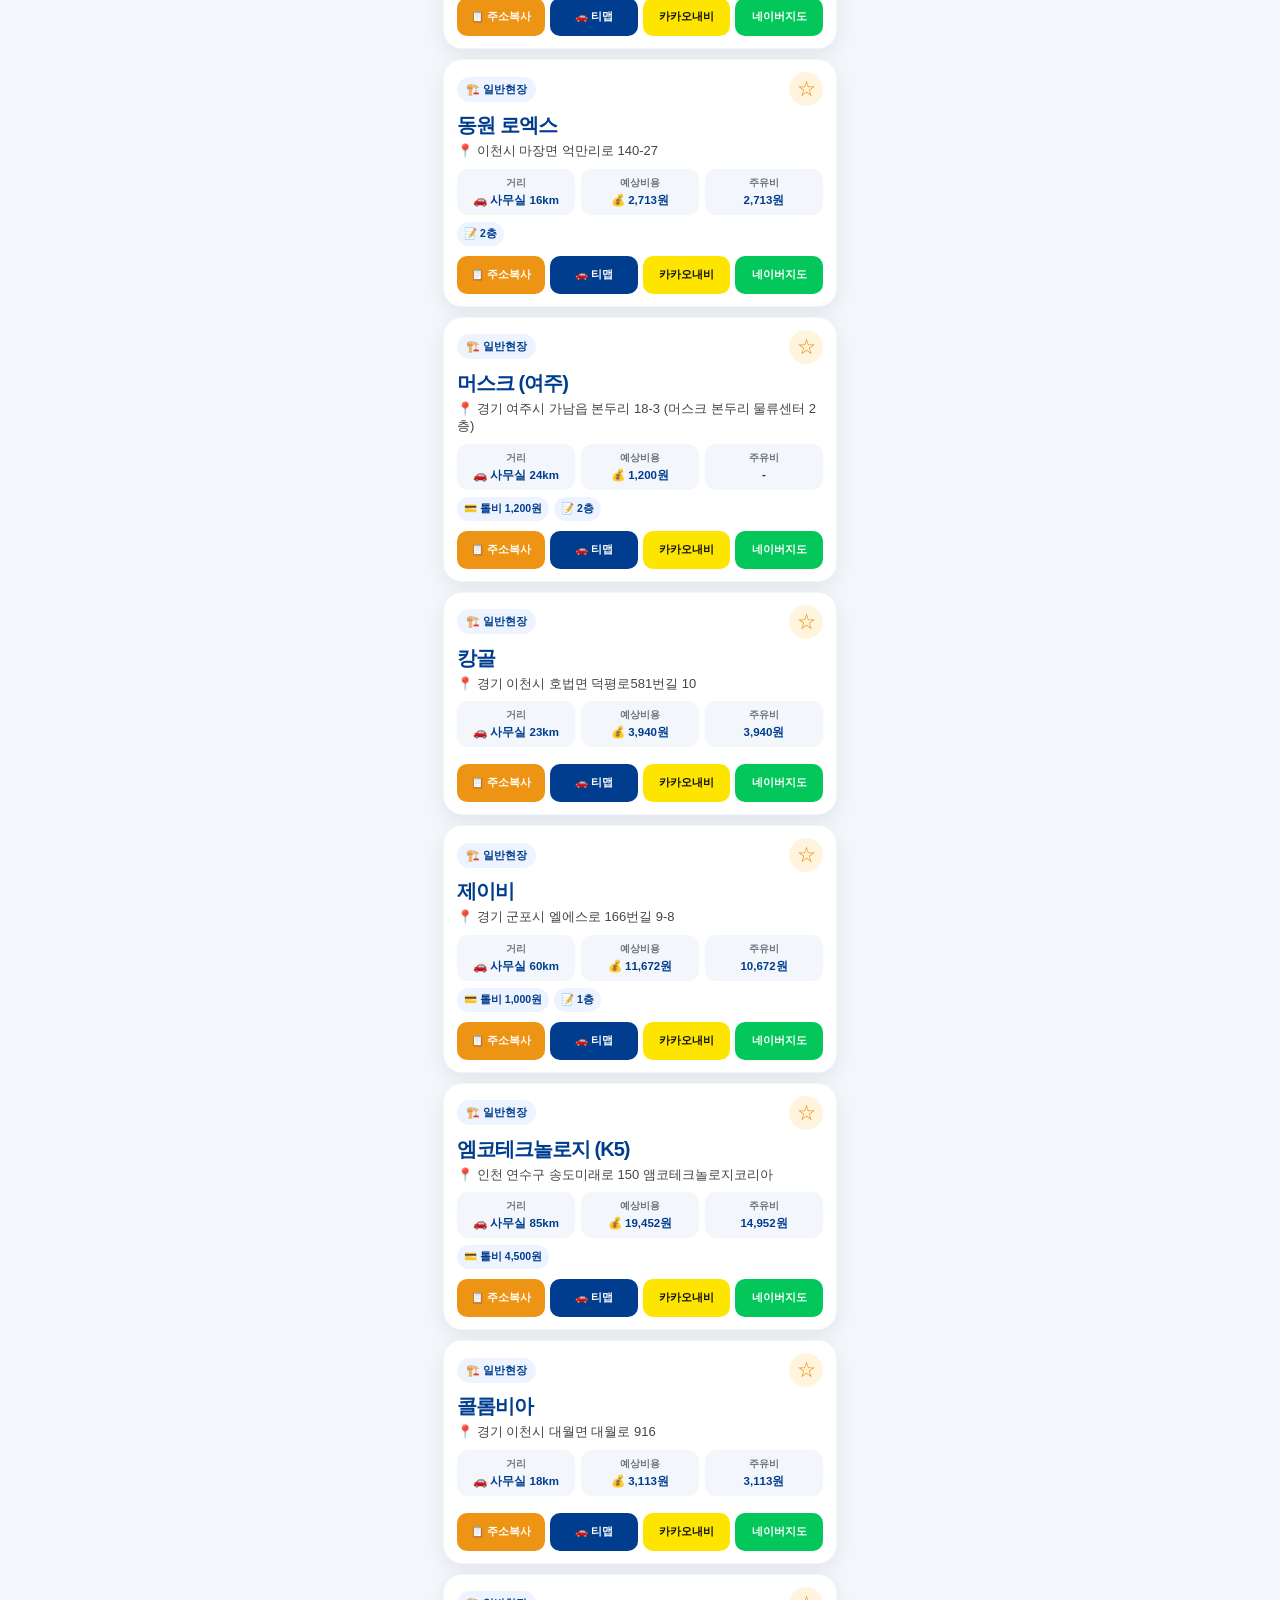
==== commit e5e79e62: "Add files via upload" ====
--- a/index.html
+++ b/index.html
@@ -13,12 +13,12 @@
 
   <title>TOTAL ENG 현장주소</title>
 
-  <link rel="manifest" href="./manifest.json?v=3.7.2" />
-  <link rel="stylesheet" href="./style.css?v=3.7.2" />
+  <link rel="manifest" href="./manifest.json?v=3.7.3" />
+  <link rel="stylesheet" href="./style.css?v=3.7.3" />
   <link rel="icon" type="image/png" sizes="32x32" href="./img/favicon-32.png" />
   <link rel="apple-touch-icon" sizes="180x180" href="./img/icon-180.png" />
 </head>
-<body data-app-version="V3.7.2">
+<body data-app-version="V3.7.3">
   <div id="kakaoGuide" class="kakao-guide" hidden aria-hidden="true" role="dialog" aria-modal="true" aria-labelledby="kakaoGuideTitle">
     <div class="kakao-guide-card">
       <img class="kakao-guide-logo" src="./img/logo.png" alt="TOTAL ENG" />
@@ -230,8 +230,11 @@
         <button type="button" data-category="전체" class="selected" aria-pressed="true">전체</button>
         <button type="button" data-category="우리회사" aria-pressed="false">우리회사</button>
         <button type="button" data-category="현장" aria-pressed="false">현장</button>
-        <button type="button" data-category="협력사" aria-pressed="false">협력사</button>
         <button type="button" data-category="코텍전자" aria-pressed="false">코텍전자</button>
+        <button type="button" data-category="한스타" aria-pressed="false">한스타</button>
+        <button type="button" data-category="예인시스템" aria-pressed="false">예인시스템</button>
+        <button type="button" data-category="오르스마트테크" aria-pressed="false">오르스마트테크</button>
+        <button type="button" data-category="AJ네트웍스 현장 HI6 현대로봇 티칭" aria-pressed="false">AJ네트웍스 현장 HI6 현대로봇 티칭</button>
       </nav>
       <div class="contacts-toolbar"><span id="contactCount">전체 0명</span><button id="addContactBtn" type="button">+ 연락처 추가</button></div>
       <div class="contacts-toolbar"><p id="contactStatus" role="status" aria-live="polite">주소록 연결 대기</p><button id="refreshContactsBtn" type="button">새로고침</button></div>
@@ -239,7 +242,7 @@
     </section>
 
     <footer class="app-footer">
-      <span id="versionText">V3.7.2</span>
+      <span id="versionText">V3.7.3</span>
       <span id="updatedText">업데이트 확인 중</span>
     </footer>
   </div>
@@ -348,11 +351,11 @@
   <div id="updateNoticeModal" class="update-notice-modal" hidden aria-hidden="true" role="dialog" aria-modal="true" aria-labelledby="updateNoticeTitle">
     <div class="update-notice-card">
       <span class="update-notice-label">NEW UPDATE</span>
-      <div class="update-notice-version">V3.7.2</div>
+      <div class="update-notice-version">V3.7.3</div>
       <h2 id="updateNoticeTitle">앱이 새로워졌어요</h2>
       <p class="update-notice-intro">이번 업데이트에서 달라진 내용을 확인해 주세요.</p>
       <ul class="update-notice-list">
-        <li><strong>코텍전자 분류 추가</strong><span>코텍 연락처 26개를 코텍전자에서 따로 모아볼 수 있습니다.</span></li>
+        <li><strong>회사별 주소록</strong><span>협력사 통합 분류를 없애고 한스타·예인시스템 등 회사 이름별로 나눴습니다. 분류 버튼은 옆으로 밀어 확인하세요.</span></li>
         <li><strong>다양한 연락처 검색</strong><span>이름·직책·현장명·업체·전화번호·메모로 검색할 수 있습니다.</span></li>
         <li><strong>전화·문자 바로가기</strong><span>전화 또는 문자 앱으로 바로 연결됩니다. 연락처 수정·삭제 전 정보는 이력에 보관합니다.</span></li>
       </ul>
@@ -369,7 +372,7 @@
     <form method="dialog"><button class="settings-primary-small">확인</button></form>
   </dialog>
   <div id="toast" class="toast" role="status" aria-live="polite"></div>
-  <script src="./js/app.js?v=3.7.2" defer></script>
-  <script src="./js/contacts.js?v=3.7.2" defer></script>
+  <script src="./js/app.js?v=3.7.3" defer></script>
+  <script src="./js/contacts.js?v=3.7.3" defer></script>
 </body>
 </html>
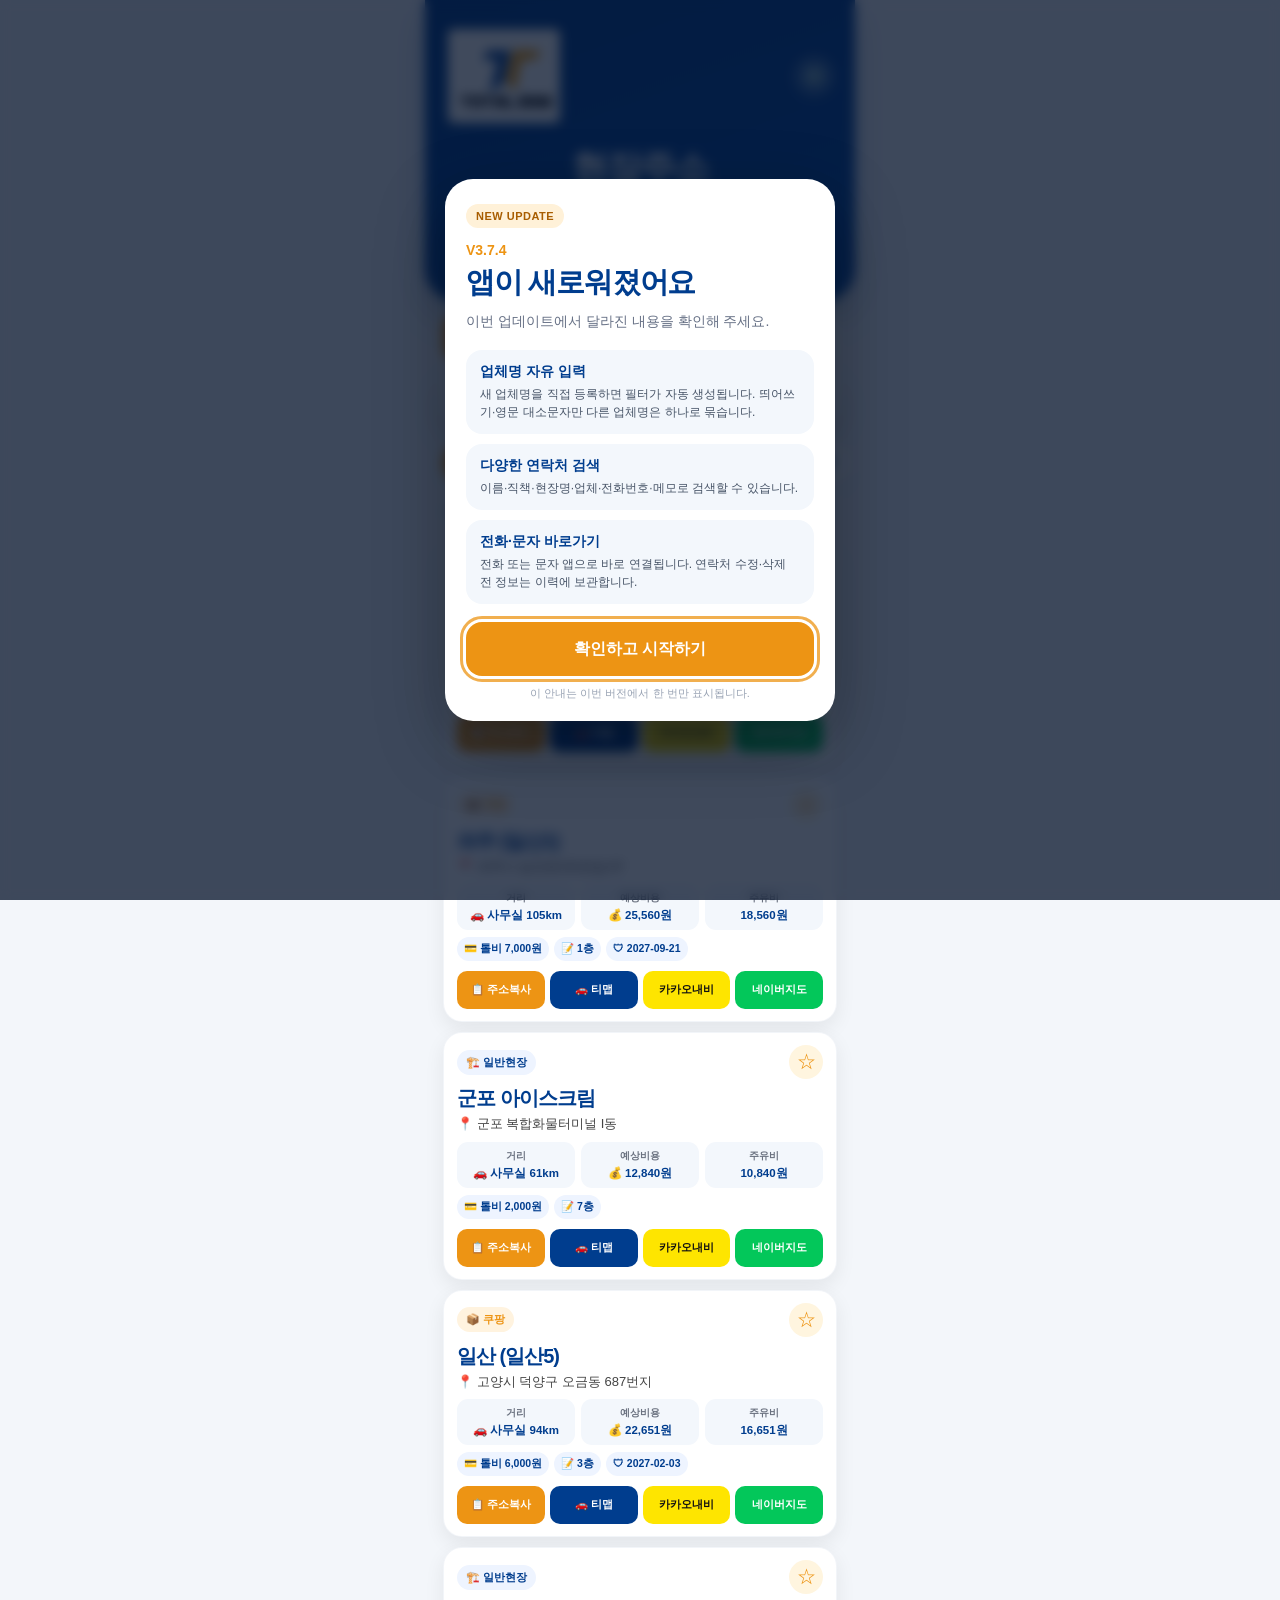
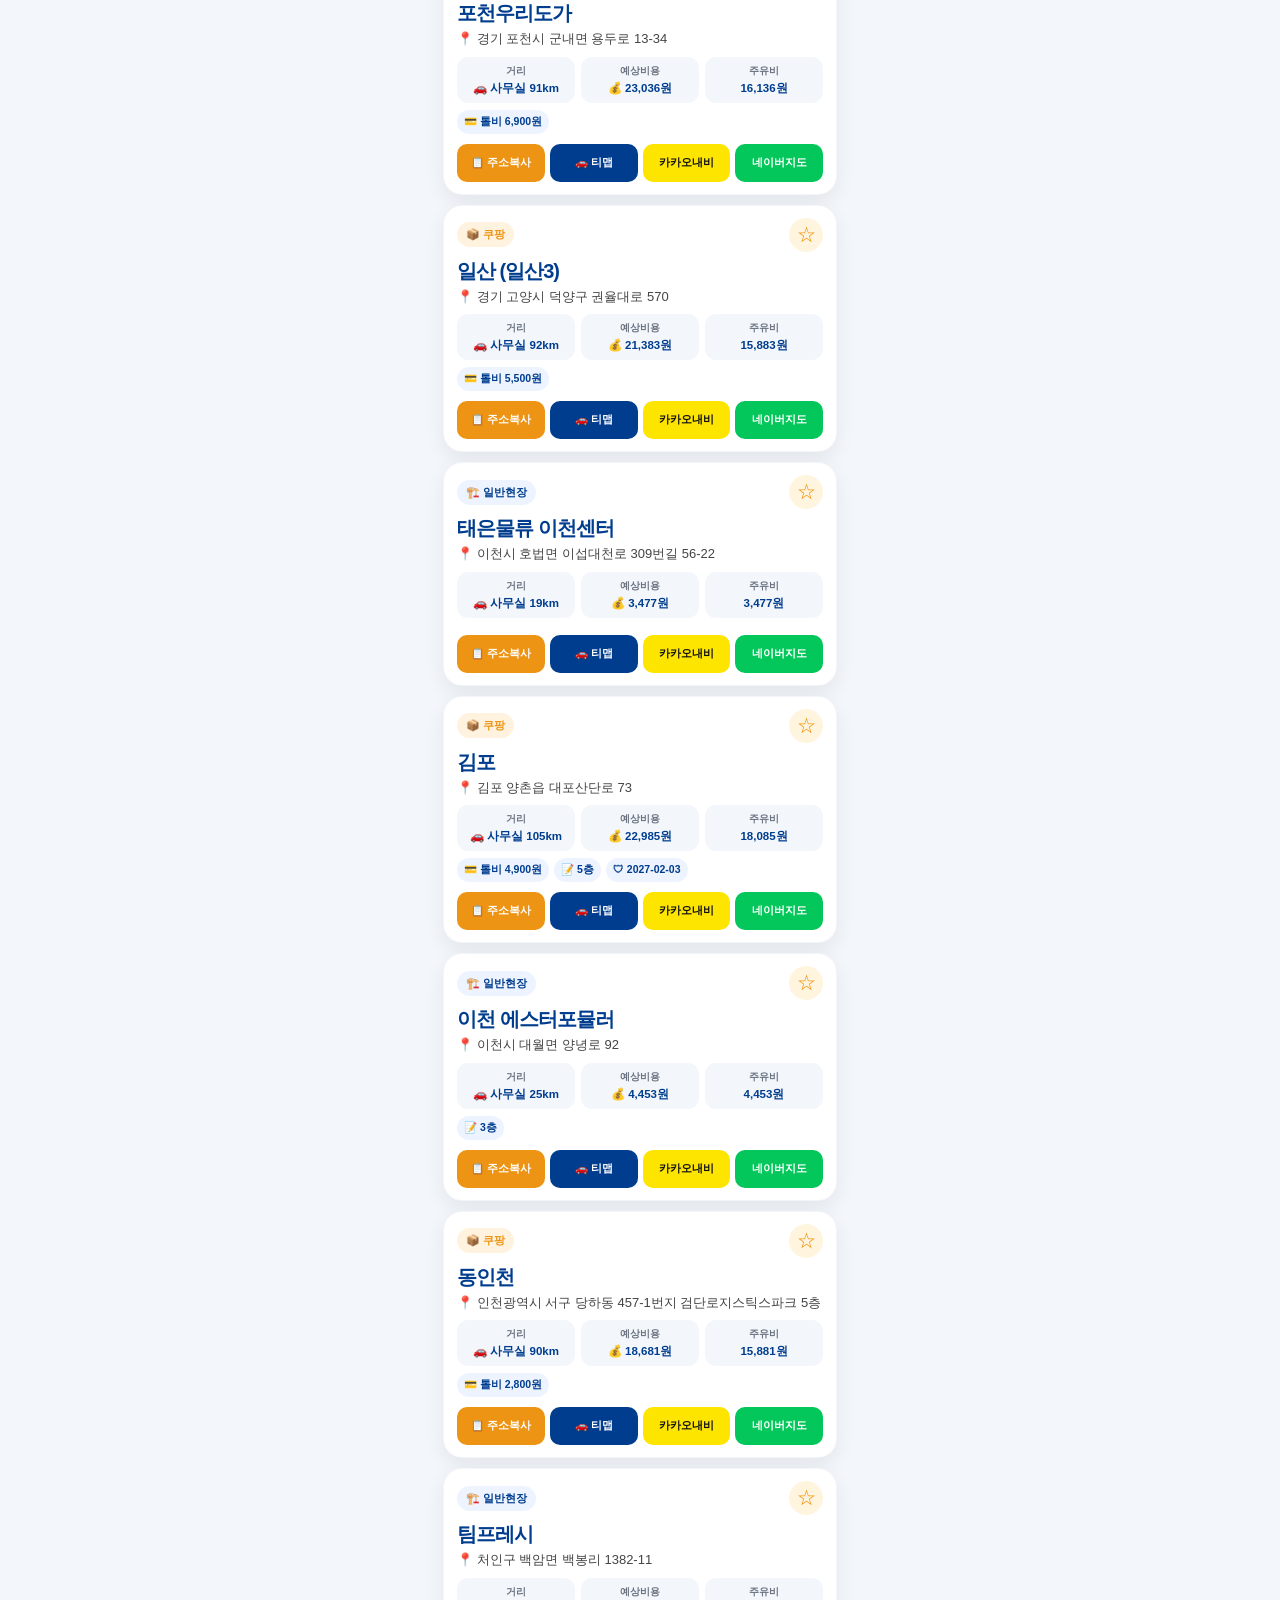
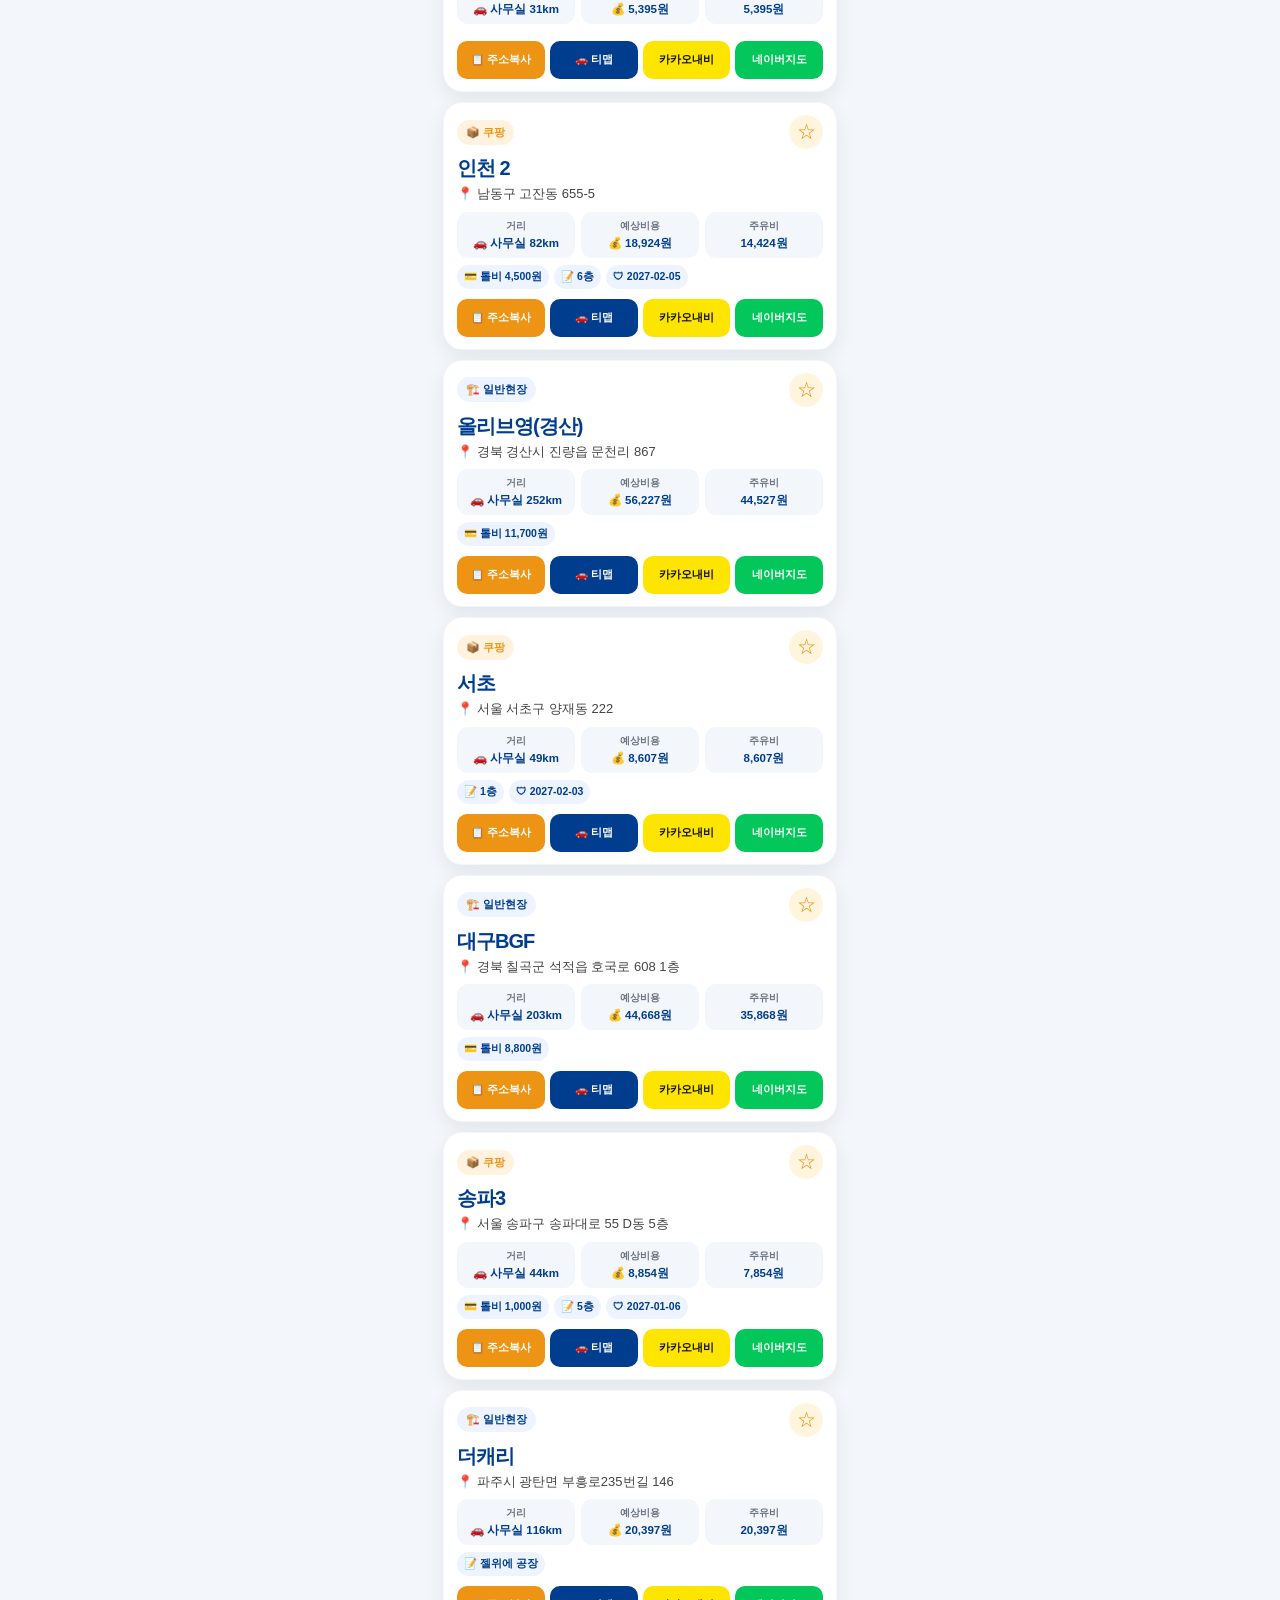
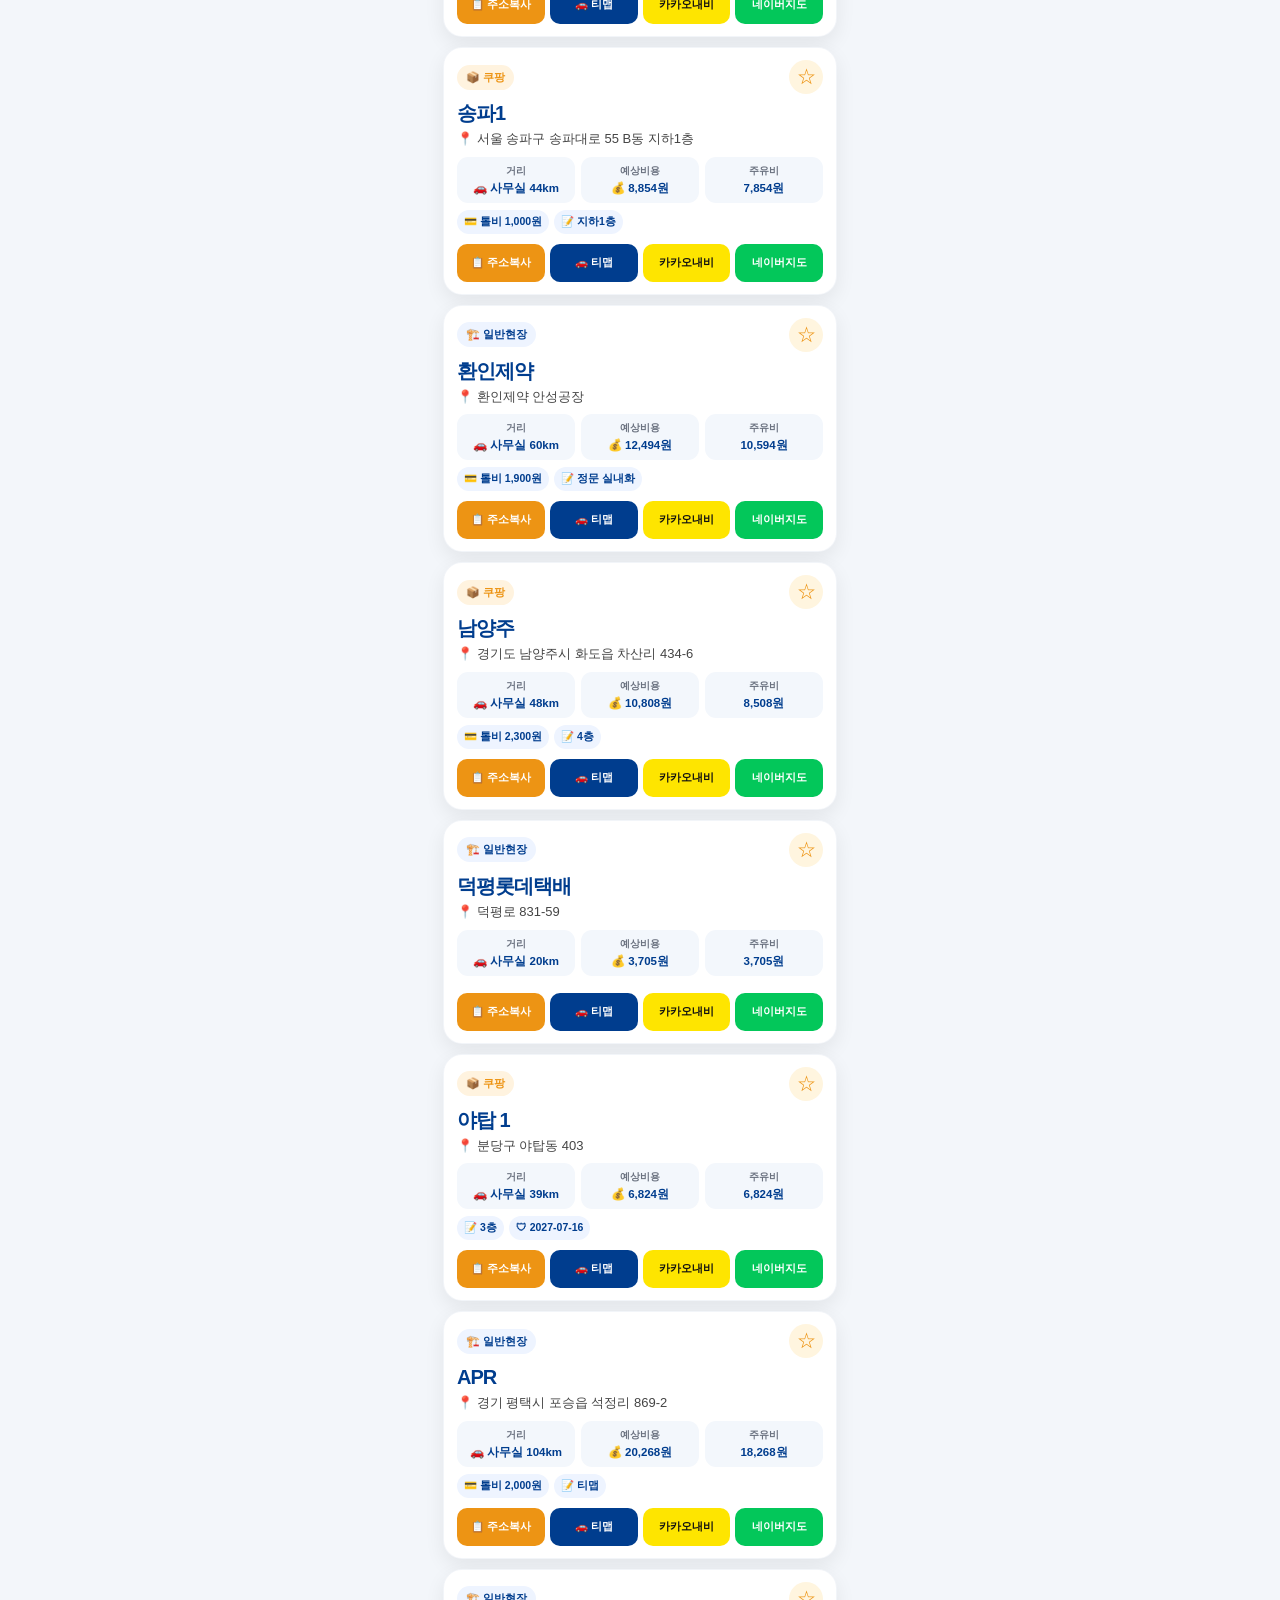
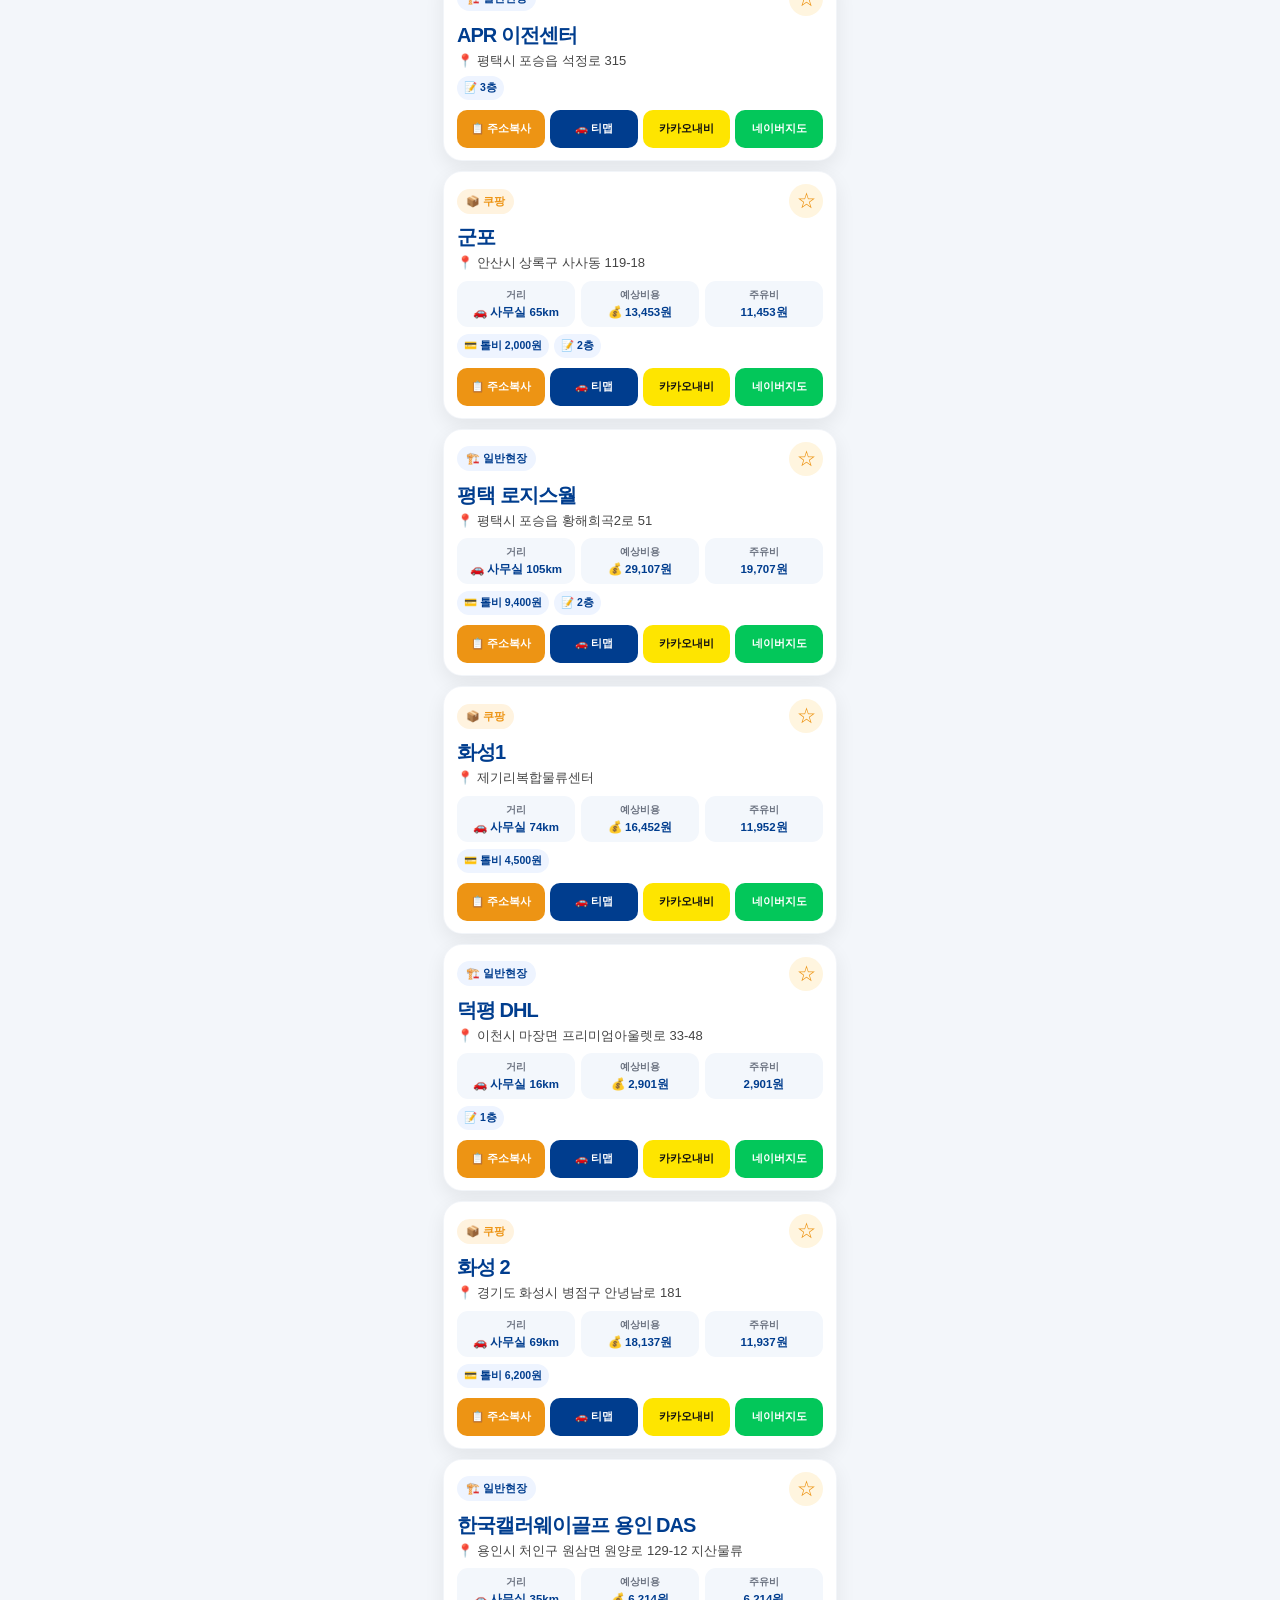
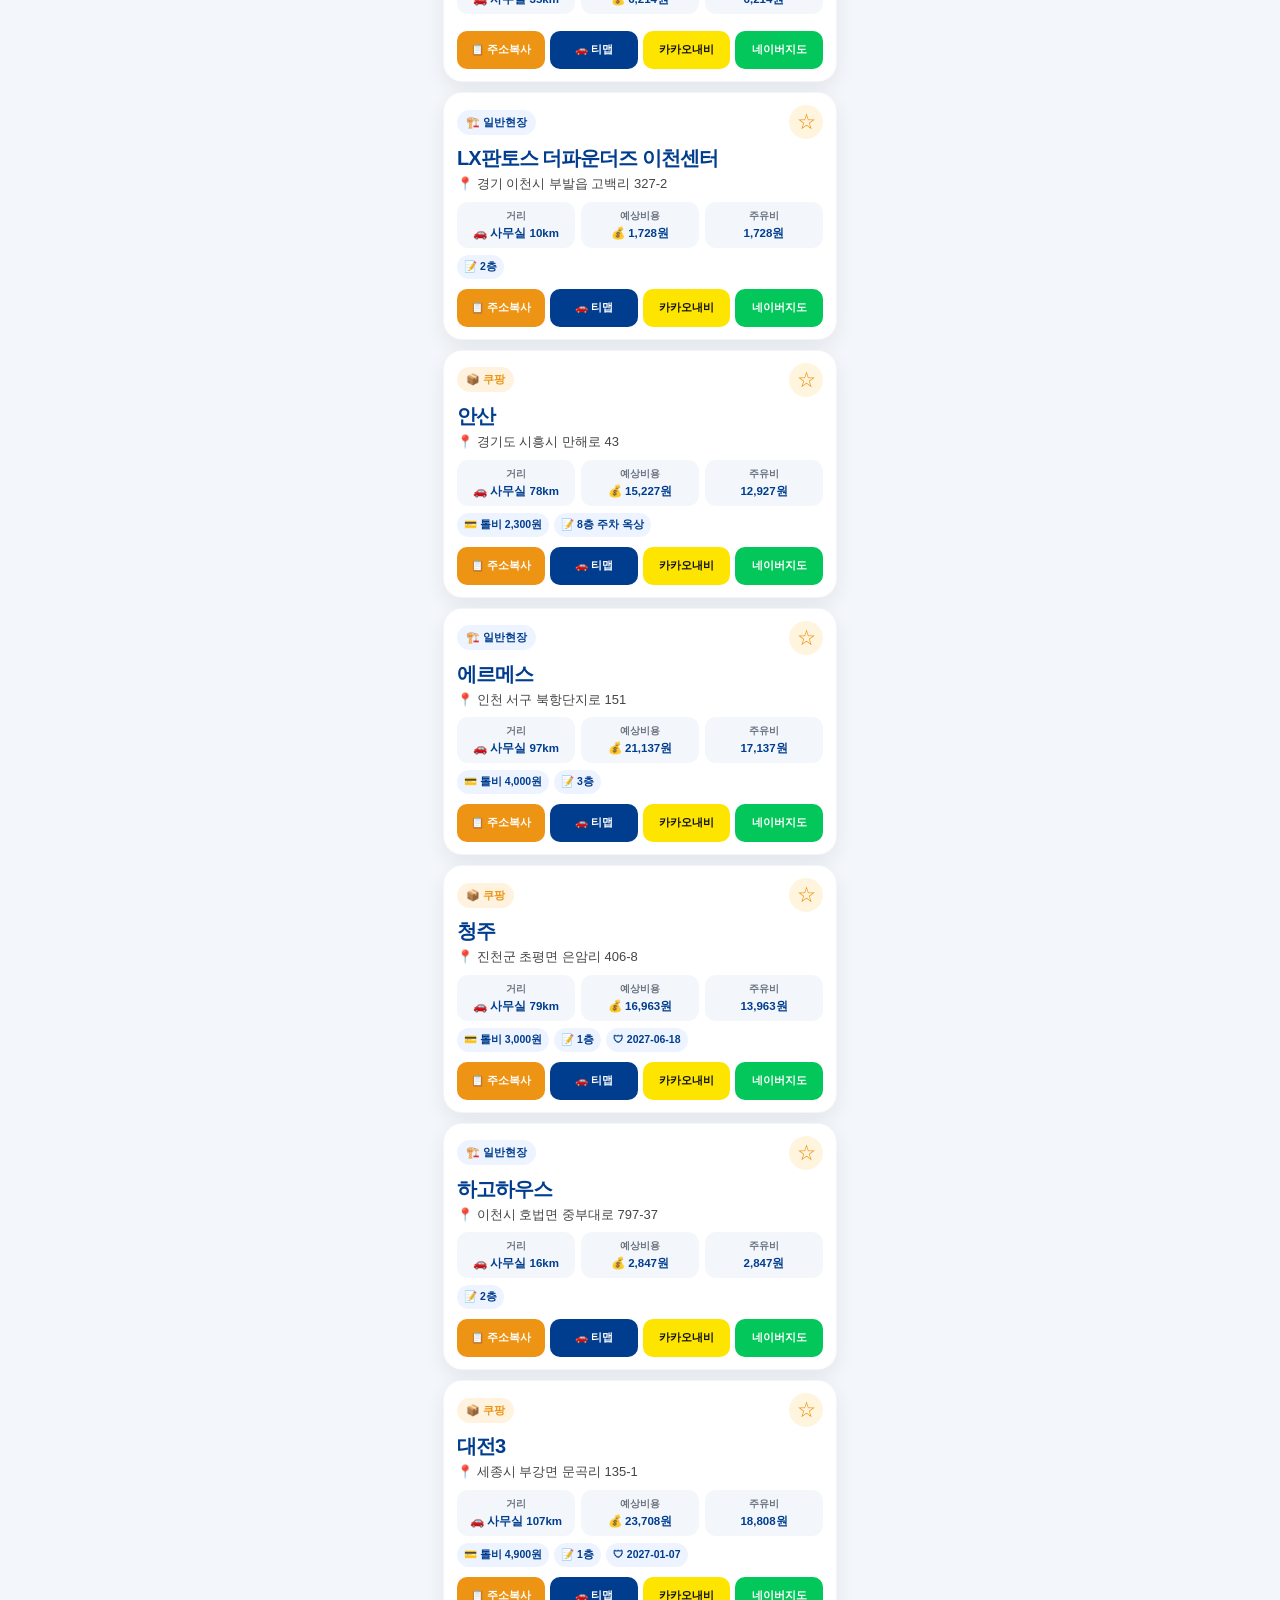
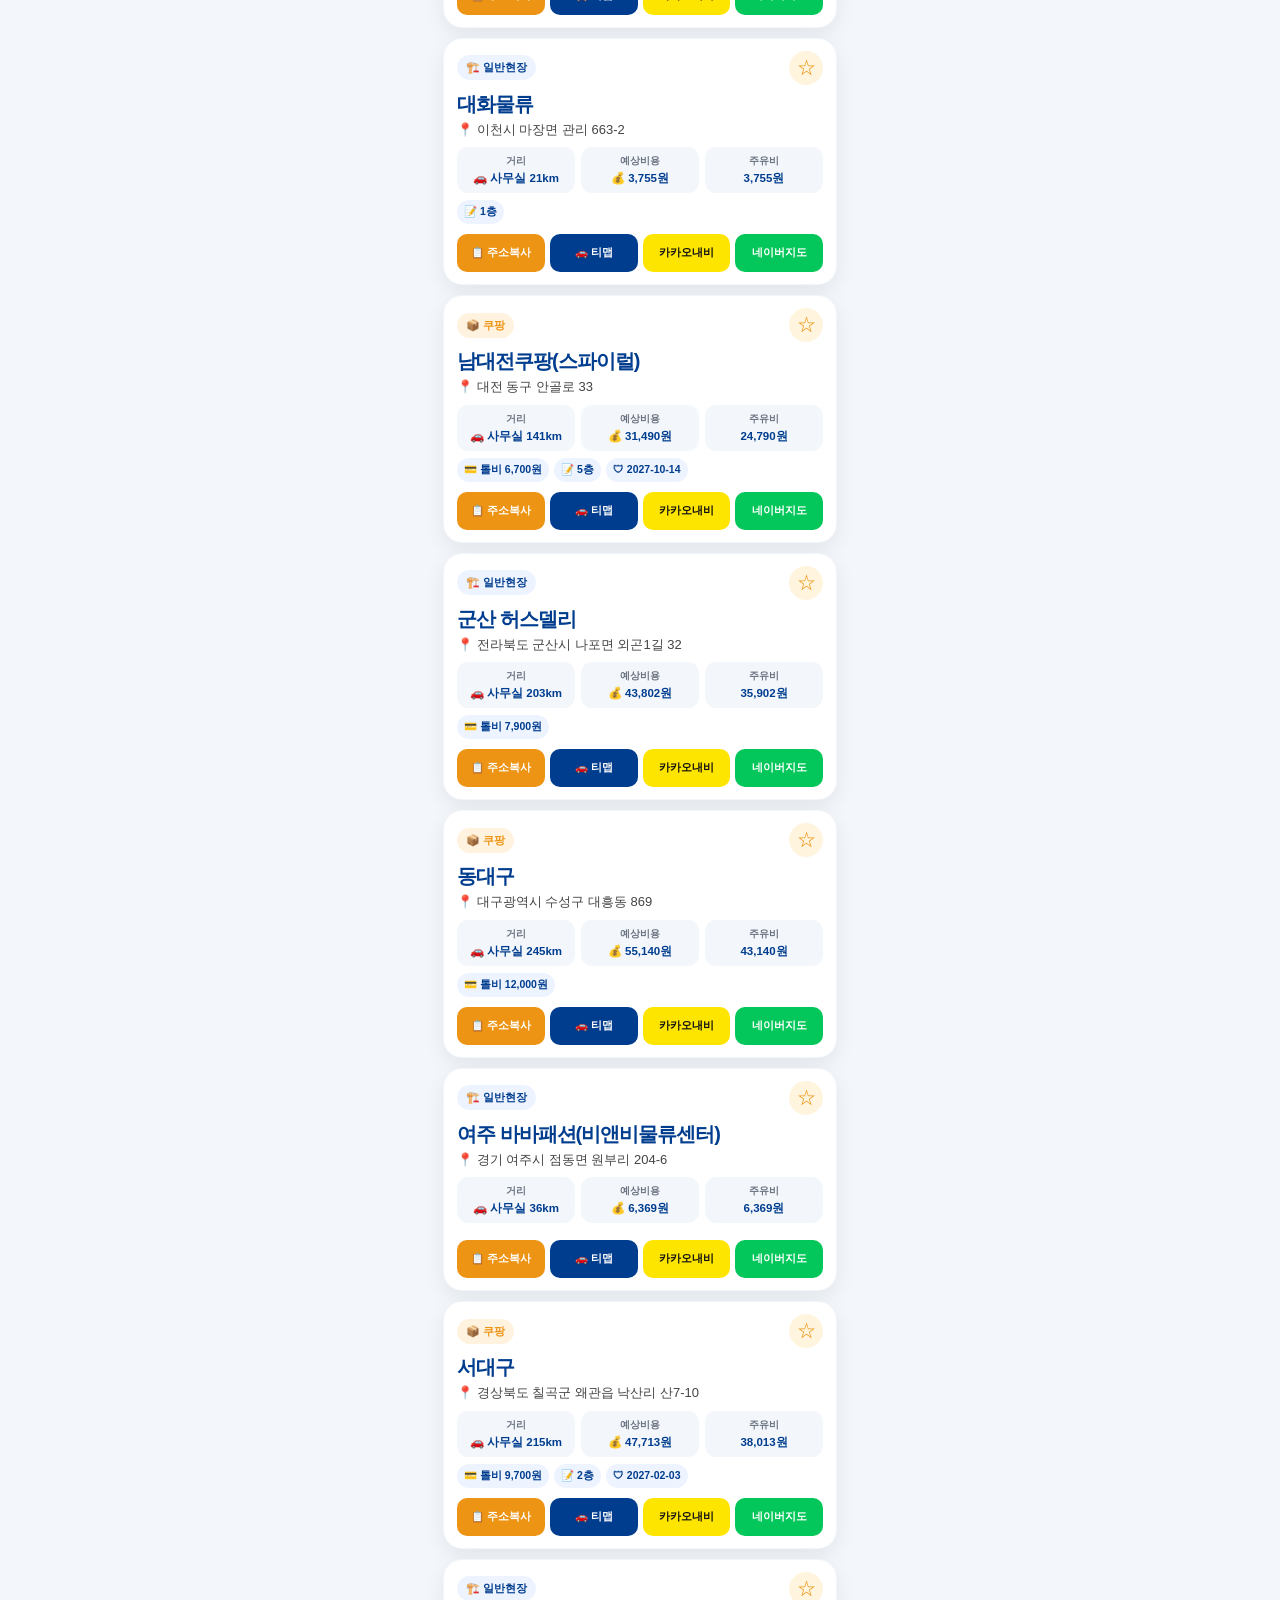
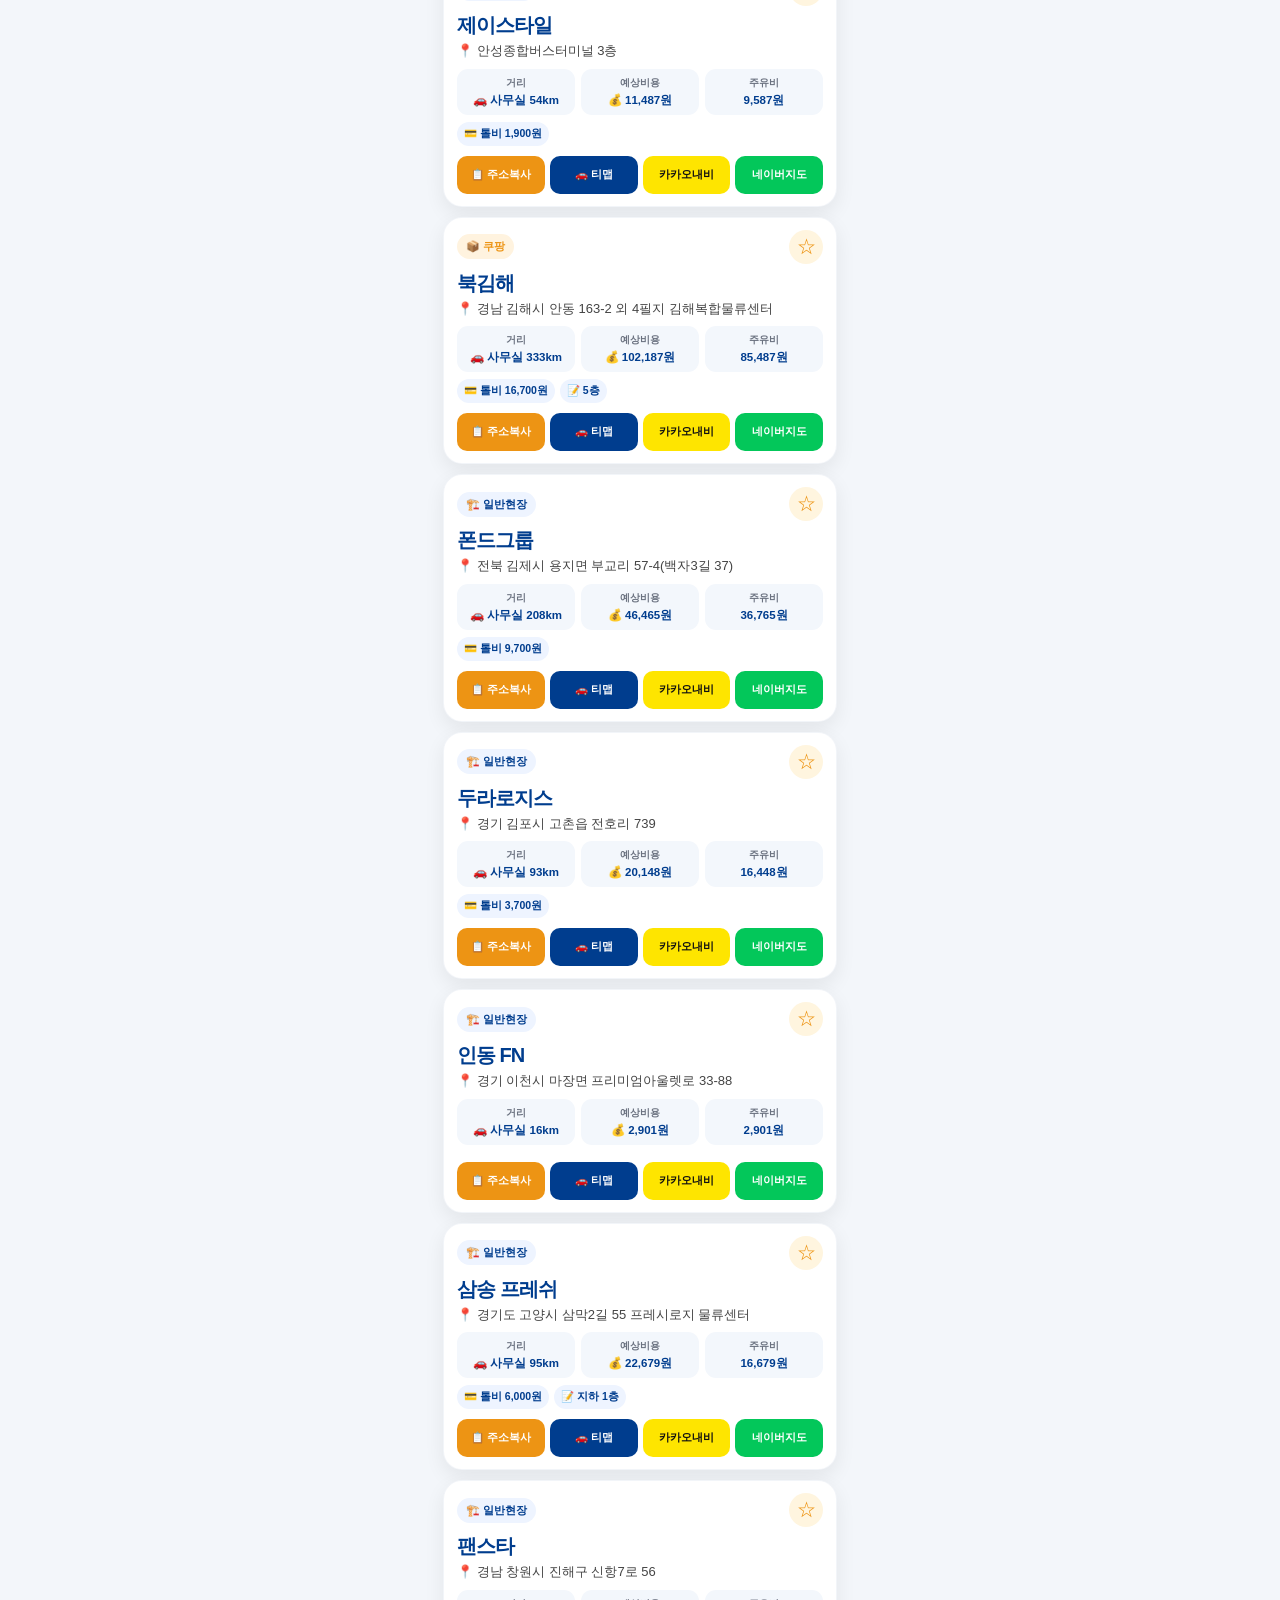
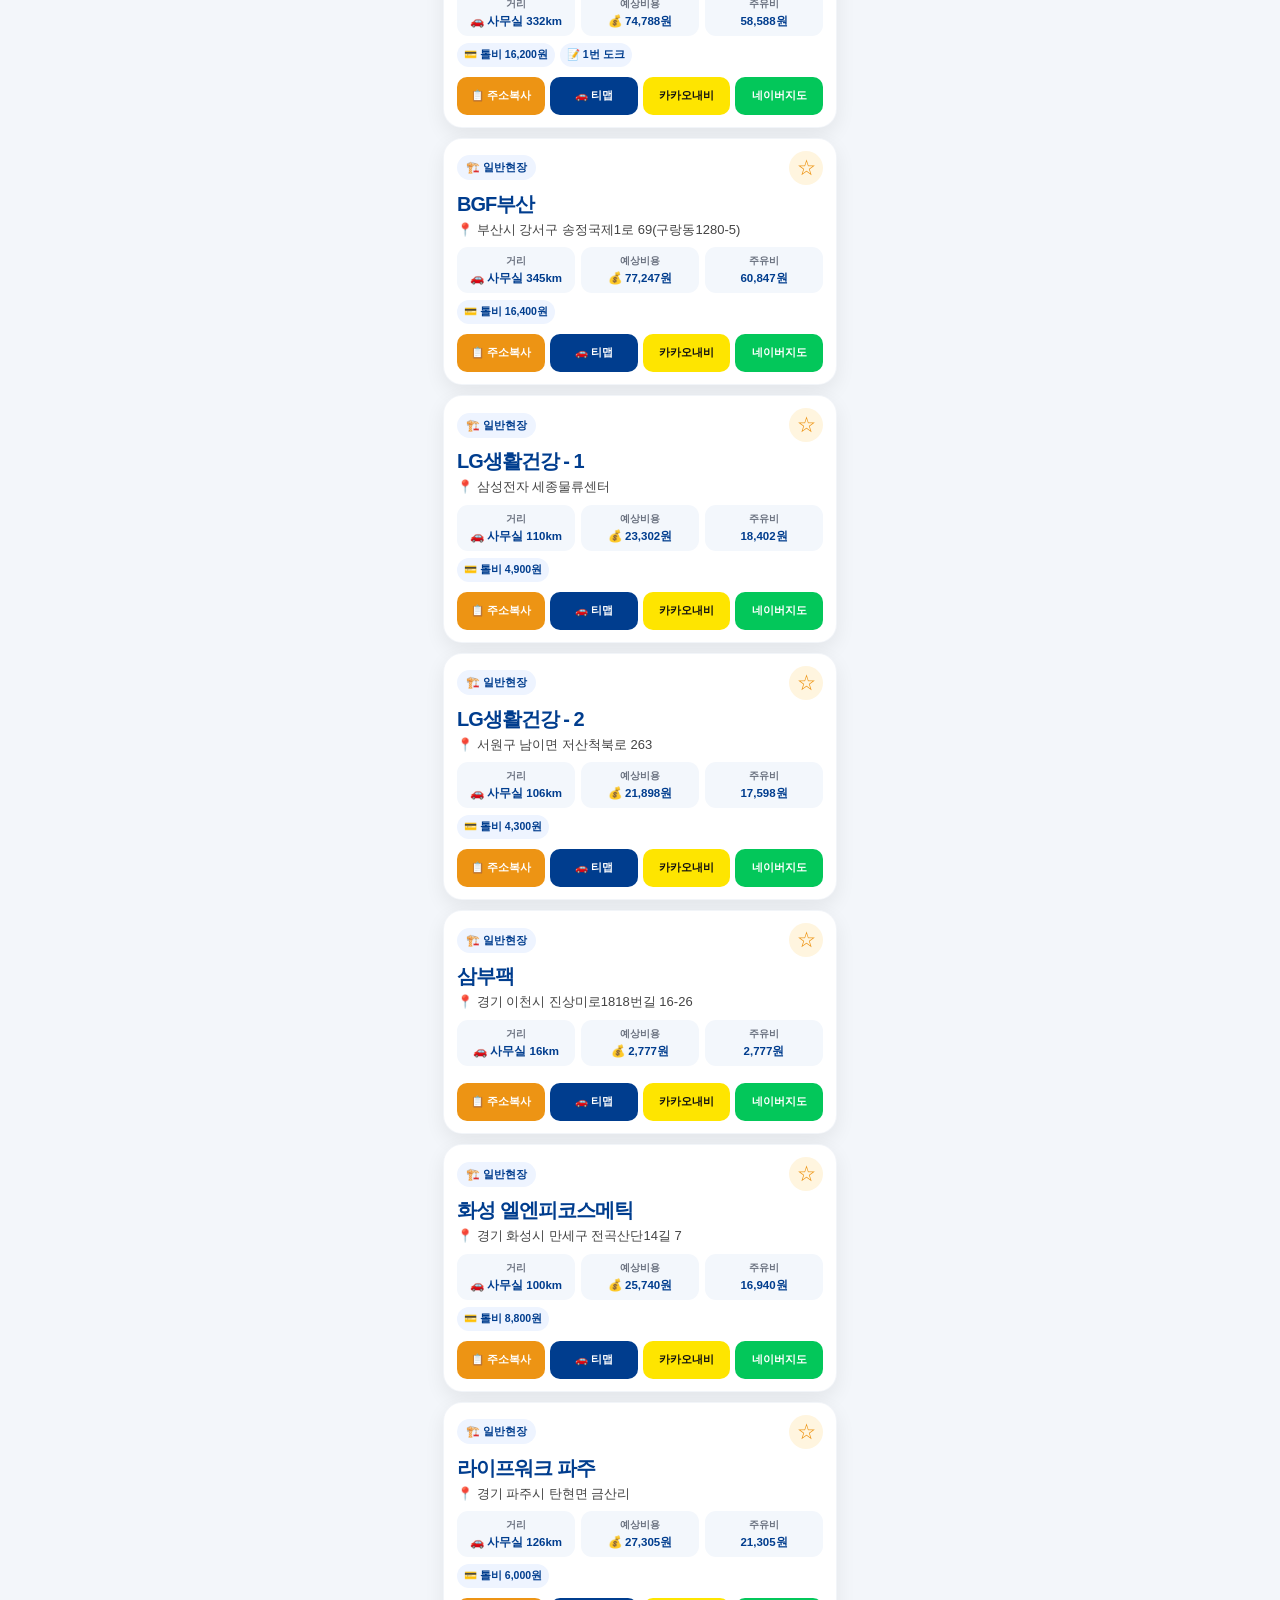
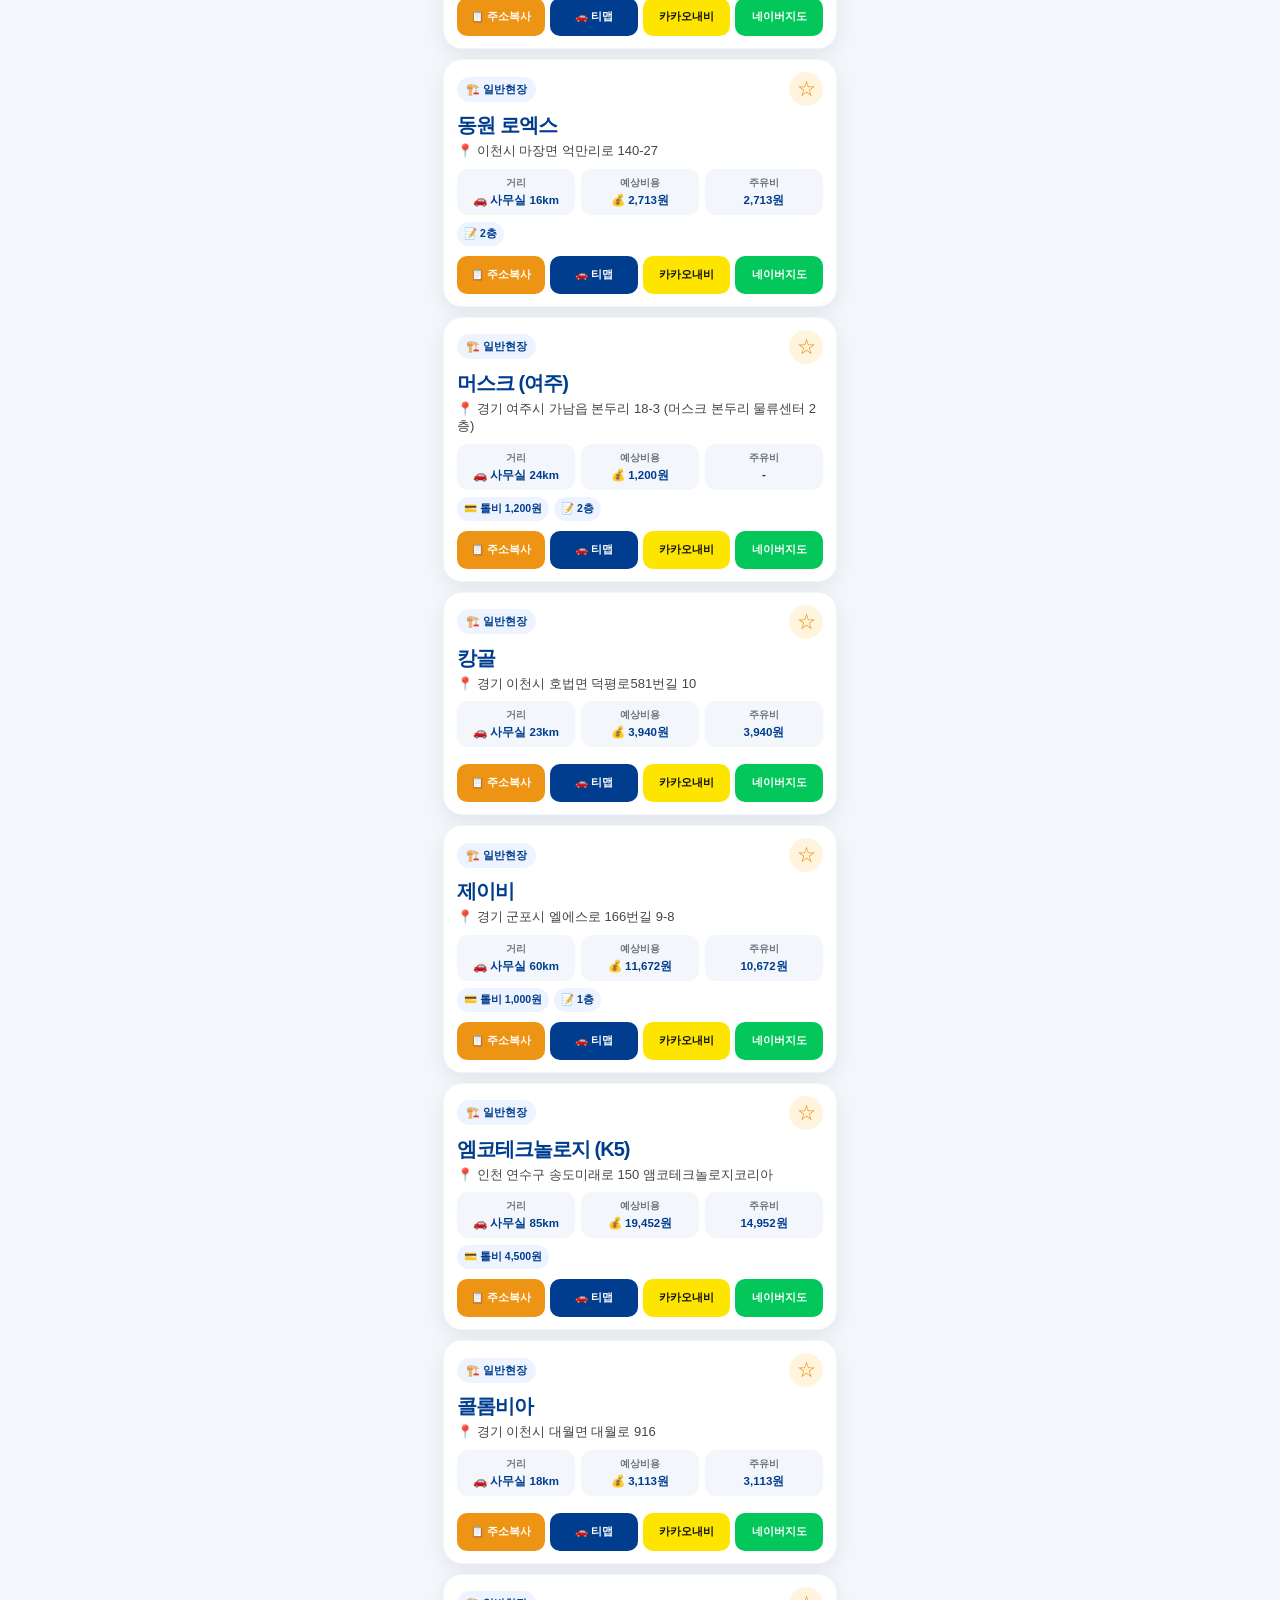
==== commit 849c9d45: "Add files via upload" ====
--- a/index.html
+++ b/index.html
@@ -13,12 +13,12 @@
 
   <title>TOTAL ENG 현장주소</title>
 
-  <link rel="manifest" href="./manifest.json?v=3.7.3" />
-  <link rel="stylesheet" href="./style.css?v=3.7.3" />
+  <link rel="manifest" href="./manifest.json?v=3.7.4" />
+  <link rel="stylesheet" href="./style.css?v=3.7.4" />
   <link rel="icon" type="image/png" sizes="32x32" href="./img/favicon-32.png" />
   <link rel="apple-touch-icon" sizes="180x180" href="./img/icon-180.png" />
 </head>
-<body data-app-version="V3.7.3">
+<body data-app-version="V3.7.4">
   <div id="kakaoGuide" class="kakao-guide" hidden aria-hidden="true" role="dialog" aria-modal="true" aria-labelledby="kakaoGuideTitle">
     <div class="kakao-guide-card">
       <img class="kakao-guide-logo" src="./img/logo.png" alt="TOTAL ENG" />
@@ -230,11 +230,6 @@
         <button type="button" data-category="전체" class="selected" aria-pressed="true">전체</button>
         <button type="button" data-category="우리회사" aria-pressed="false">우리회사</button>
         <button type="button" data-category="현장" aria-pressed="false">현장</button>
-        <button type="button" data-category="코텍전자" aria-pressed="false">코텍전자</button>
-        <button type="button" data-category="한스타" aria-pressed="false">한스타</button>
-        <button type="button" data-category="예인시스템" aria-pressed="false">예인시스템</button>
-        <button type="button" data-category="오르스마트테크" aria-pressed="false">오르스마트테크</button>
-        <button type="button" data-category="AJ네트웍스 현장 HI6 현대로봇 티칭" aria-pressed="false">AJ네트웍스 현장 HI6 현대로봇 티칭</button>
       </nav>
       <div class="contacts-toolbar"><span id="contactCount">전체 0명</span><button id="addContactBtn" type="button">+ 연락처 추가</button></div>
       <div class="contacts-toolbar"><p id="contactStatus" role="status" aria-live="polite">주소록 연결 대기</p><button id="refreshContactsBtn" type="button">새로고침</button></div>
@@ -242,7 +237,7 @@
     </section>
 
     <footer class="app-footer">
-      <span id="versionText">V3.7.3</span>
+      <span id="versionText">V3.7.4</span>
       <span id="updatedText">업데이트 확인 중</span>
     </footer>
   </div>
@@ -351,11 +346,11 @@
   <div id="updateNoticeModal" class="update-notice-modal" hidden aria-hidden="true" role="dialog" aria-modal="true" aria-labelledby="updateNoticeTitle">
     <div class="update-notice-card">
       <span class="update-notice-label">NEW UPDATE</span>
-      <div class="update-notice-version">V3.7.3</div>
+      <div class="update-notice-version">V3.7.4</div>
       <h2 id="updateNoticeTitle">앱이 새로워졌어요</h2>
       <p class="update-notice-intro">이번 업데이트에서 달라진 내용을 확인해 주세요.</p>
       <ul class="update-notice-list">
-        <li><strong>회사별 주소록</strong><span>협력사 통합 분류를 없애고 한스타·예인시스템 등 회사 이름별로 나눴습니다. 분류 버튼은 옆으로 밀어 확인하세요.</span></li>
+        <li><strong>업체명 자유 입력</strong><span>새 업체명을 직접 등록하면 필터가 자동 생성됩니다. 띄어쓰기·영문 대소문자만 다른 업체명은 하나로 묶습니다.</span></li>
         <li><strong>다양한 연락처 검색</strong><span>이름·직책·현장명·업체·전화번호·메모로 검색할 수 있습니다.</span></li>
         <li><strong>전화·문자 바로가기</strong><span>전화 또는 문자 앱으로 바로 연결됩니다. 연락처 수정·삭제 전 정보는 이력에 보관합니다.</span></li>
       </ul>
@@ -372,7 +367,7 @@
     <form method="dialog"><button class="settings-primary-small">확인</button></form>
   </dialog>
   <div id="toast" class="toast" role="status" aria-live="polite"></div>
-  <script src="./js/app.js?v=3.7.3" defer></script>
-  <script src="./js/contacts.js?v=3.7.3" defer></script>
+  <script src="./js/app.js?v=3.7.4" defer></script>
+  <script src="./js/contacts.js?v=3.7.4" defer></script>
 </body>
 </html>
